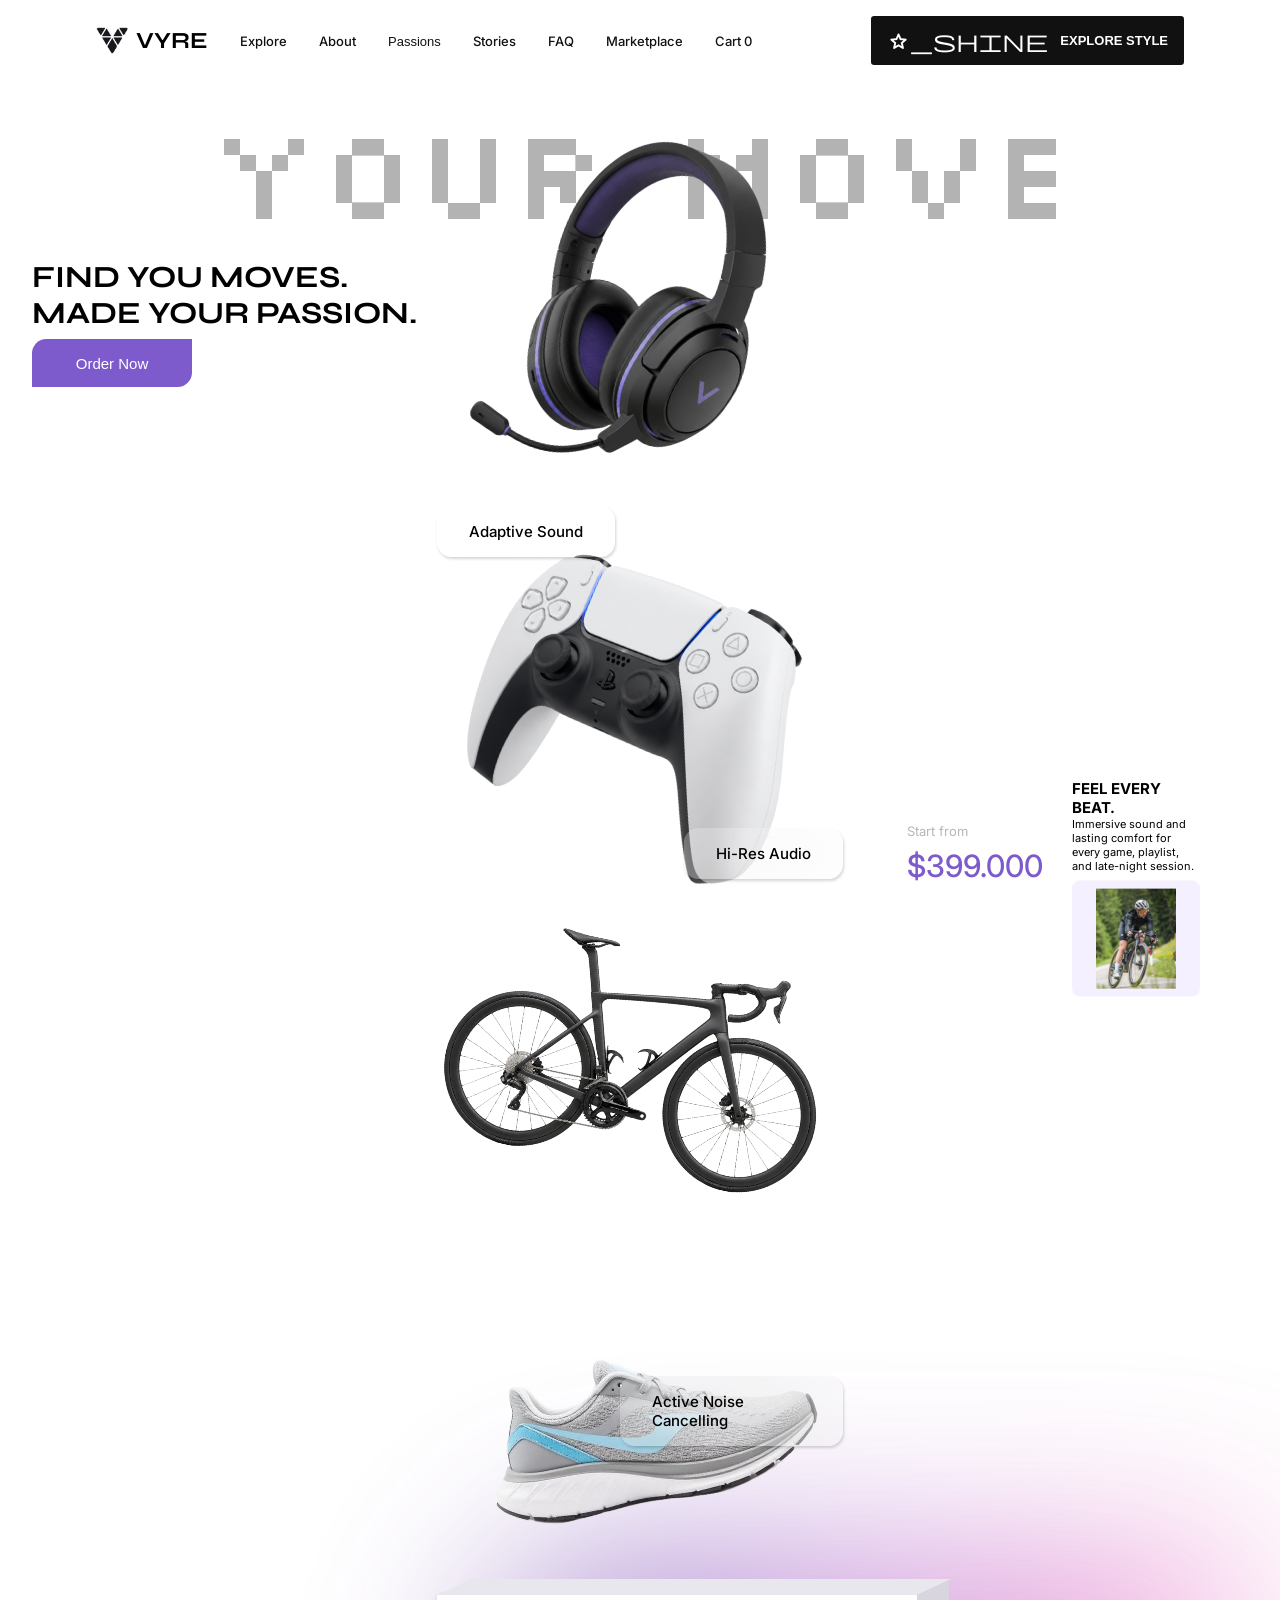
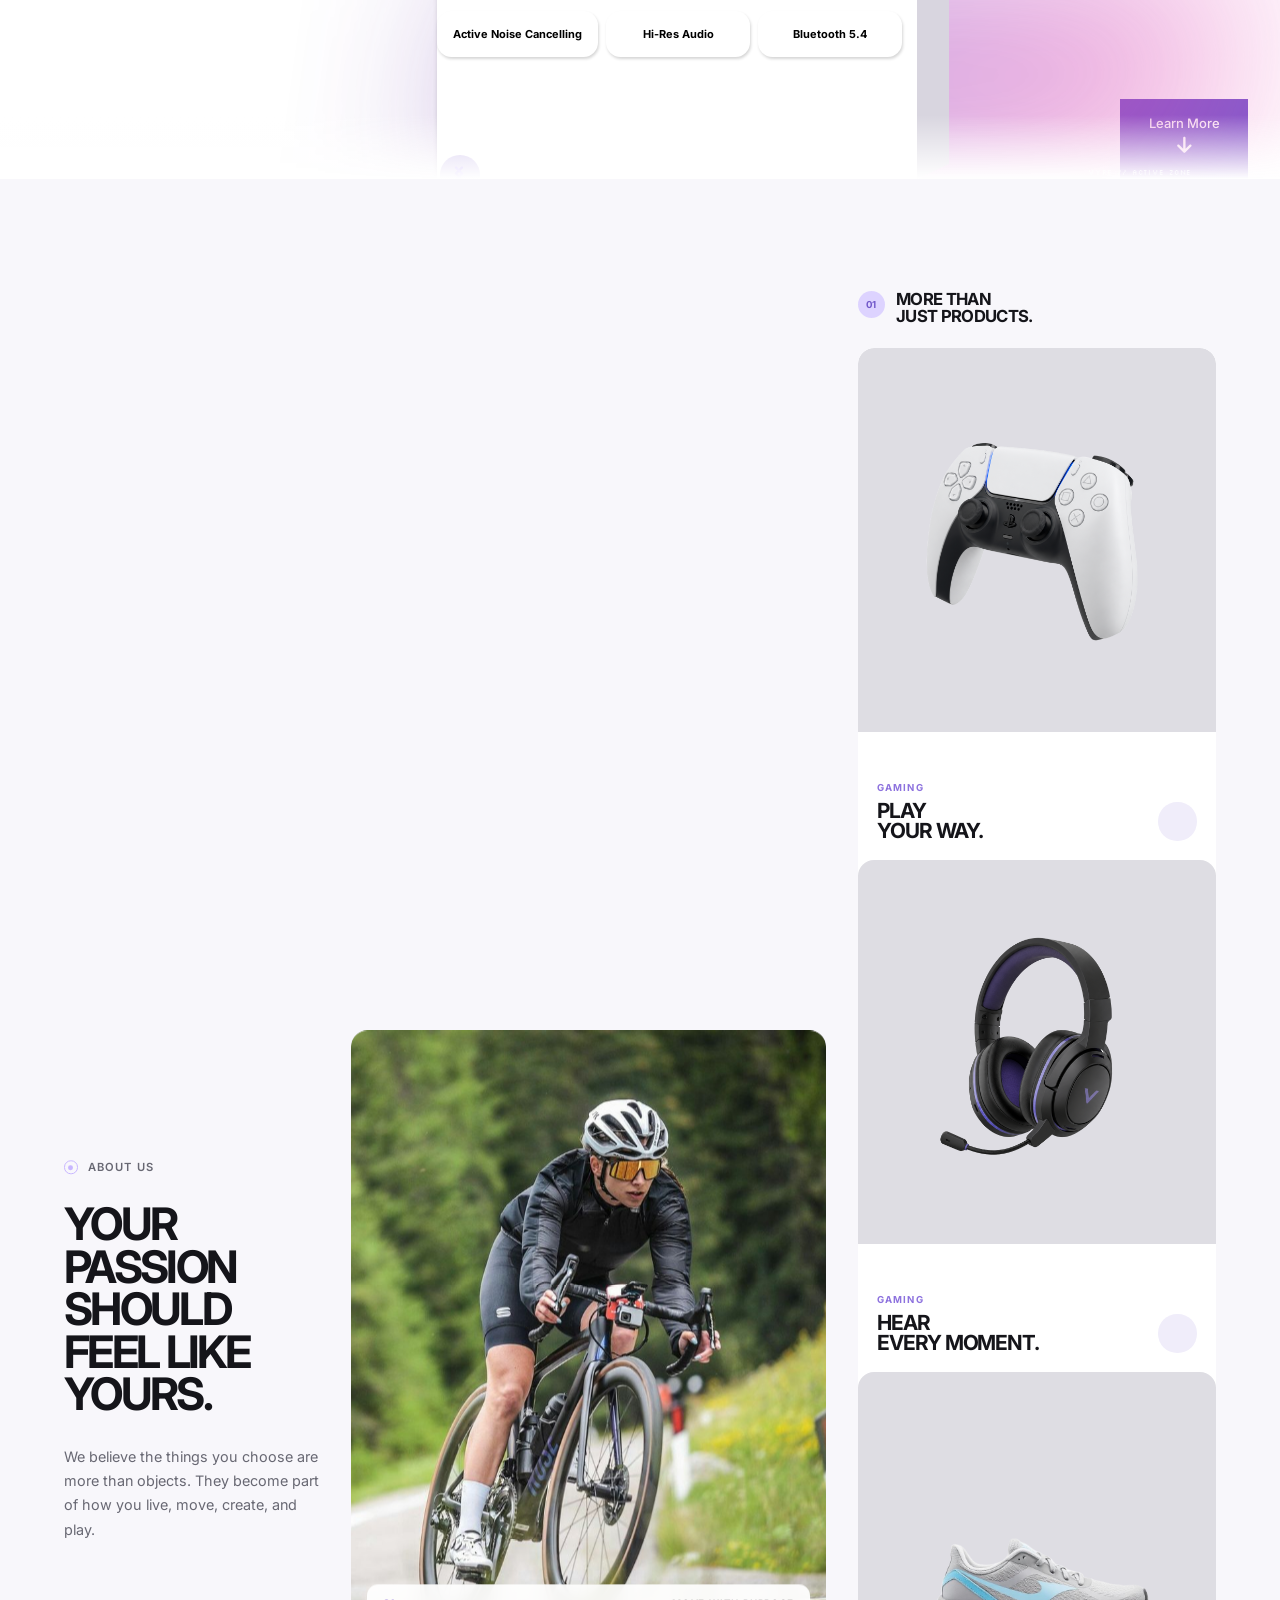
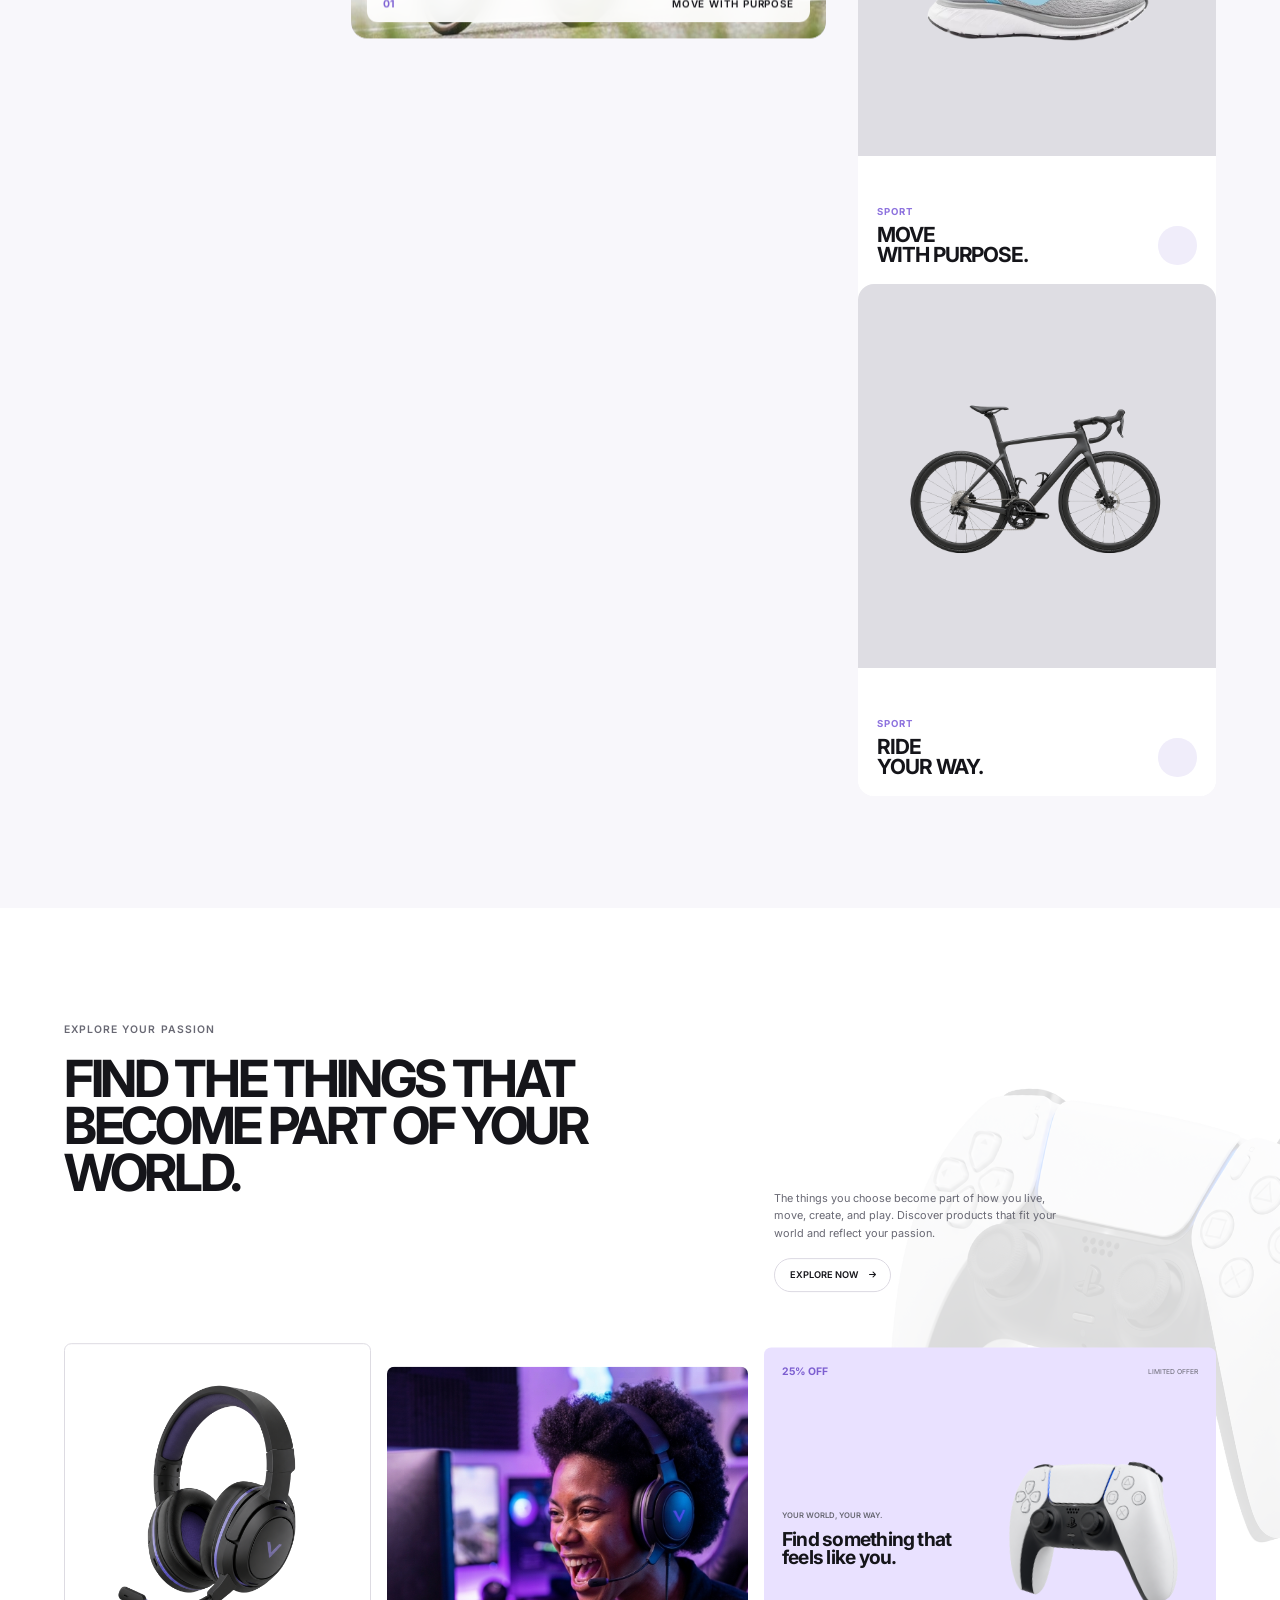
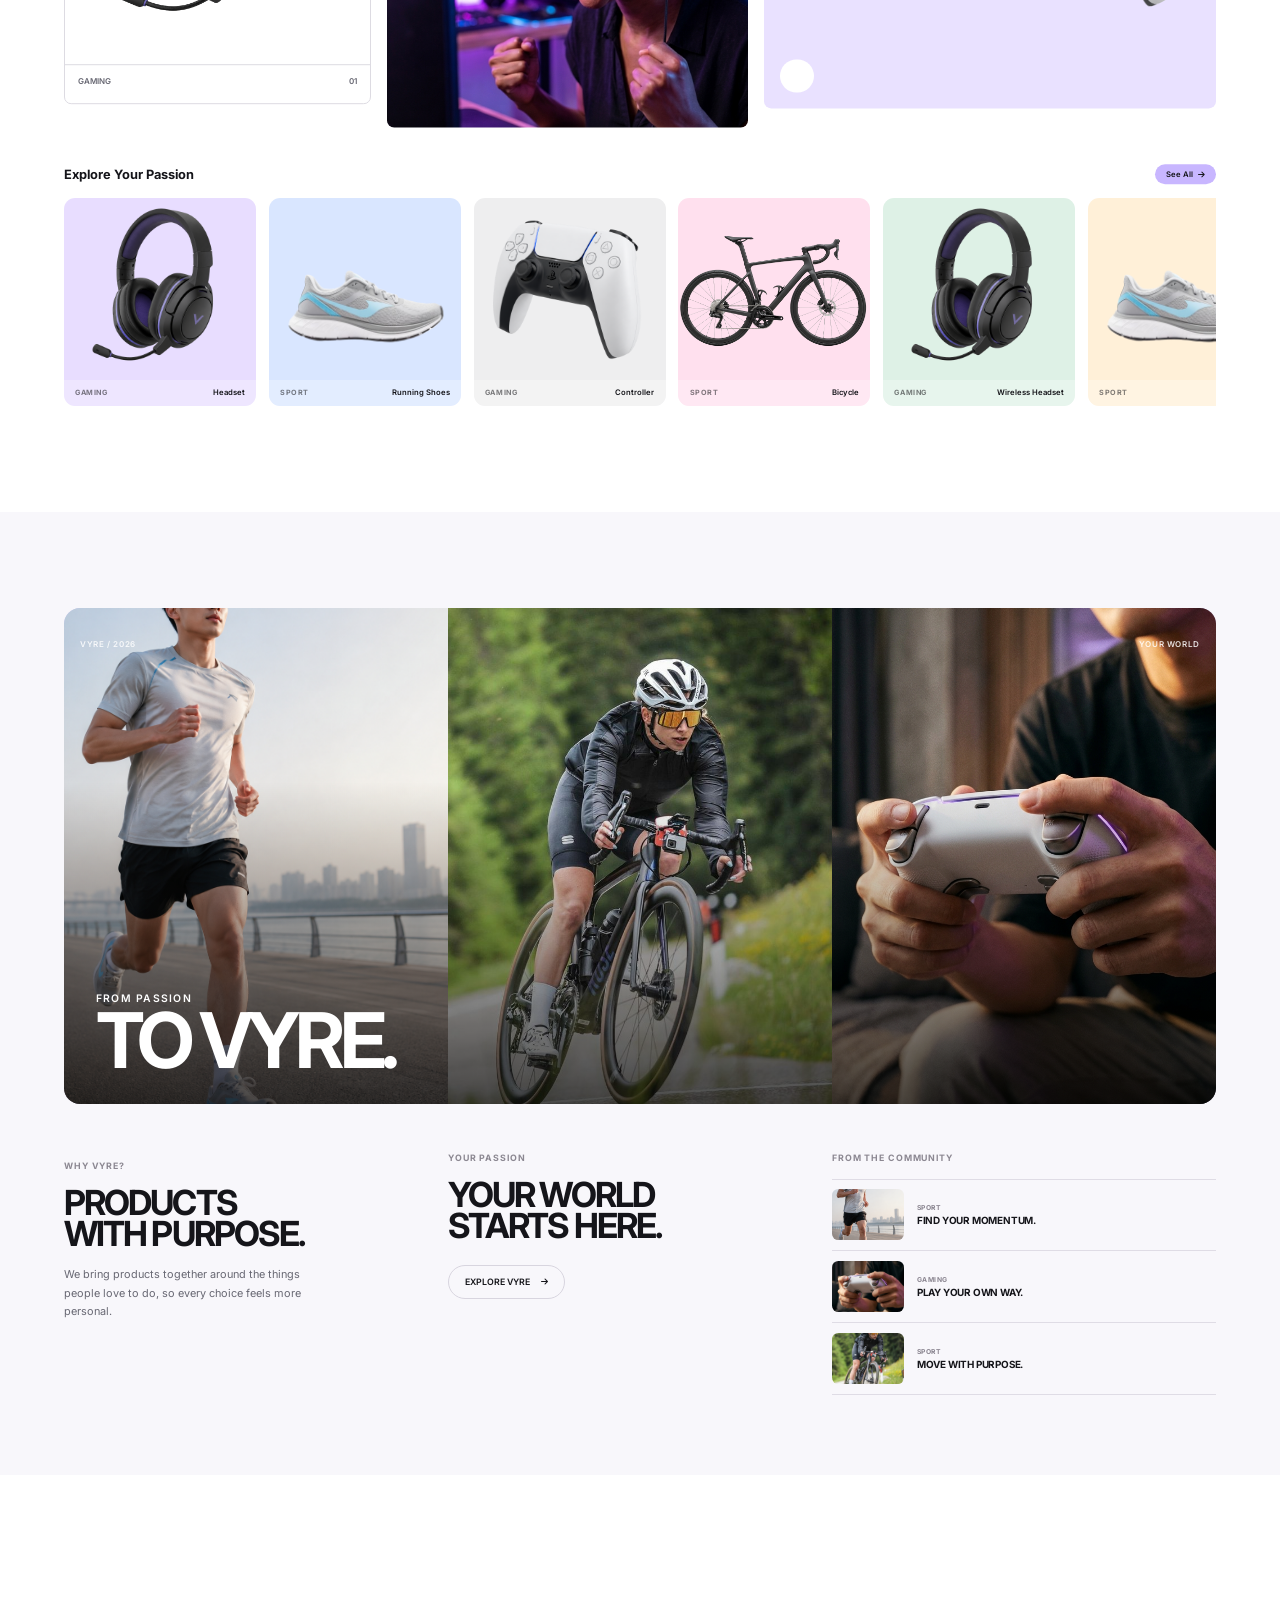
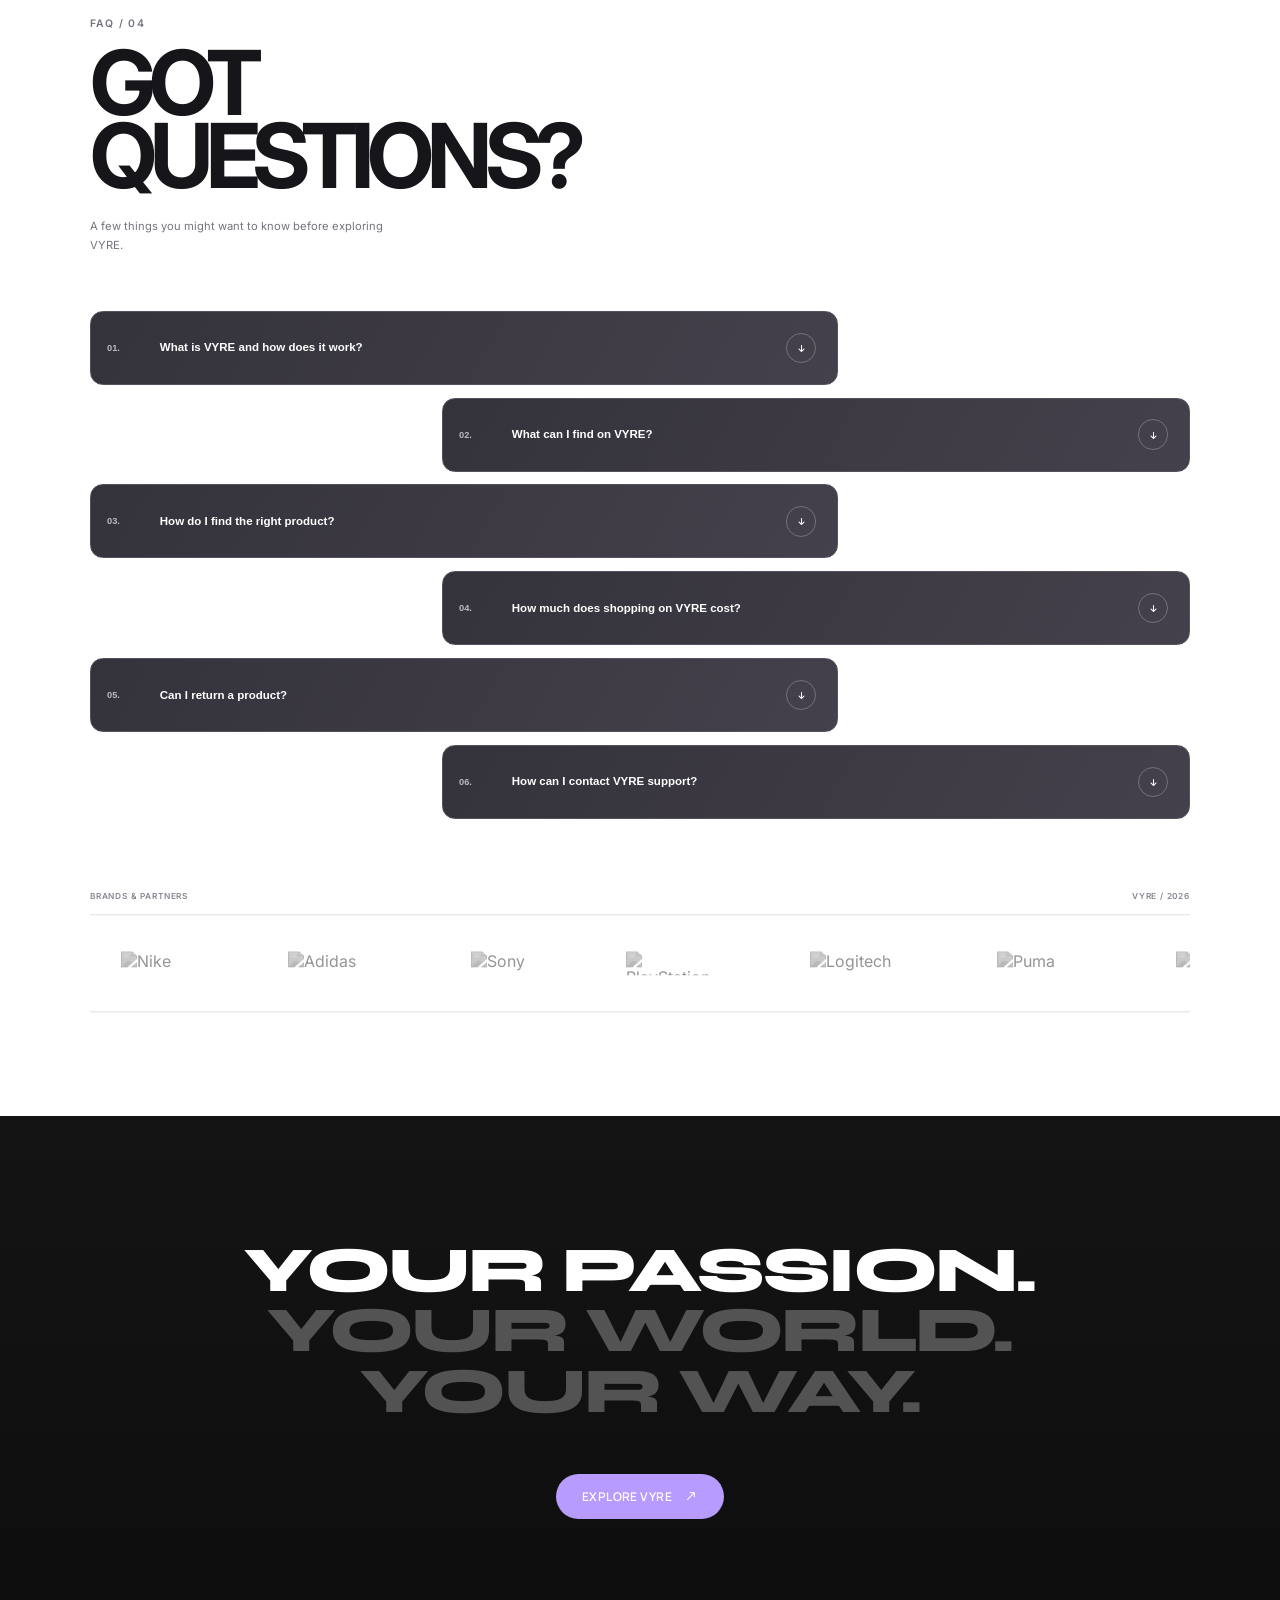
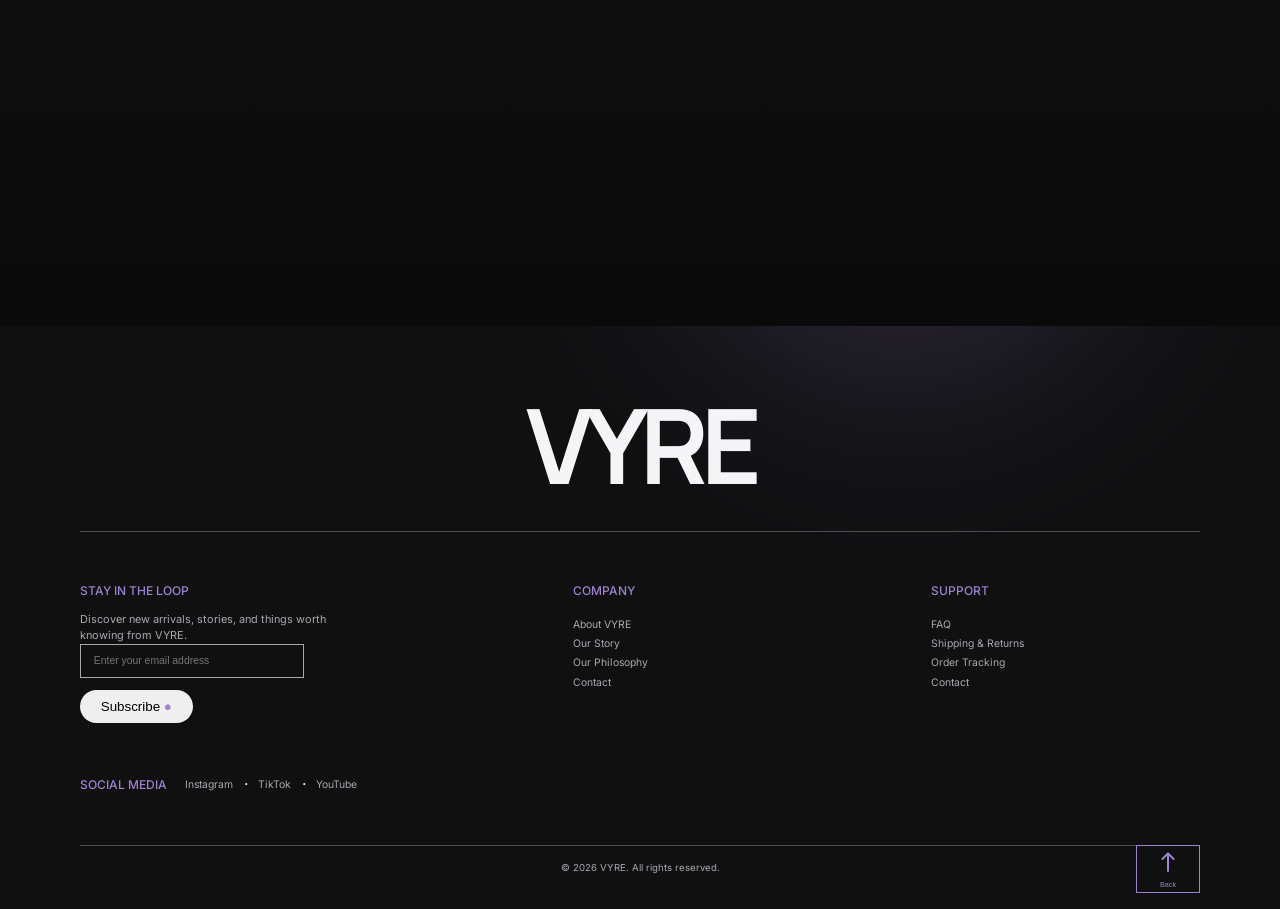
==== index.html @ 75815ed2 "benerin link" ====
<!doctype html>
<html lang="en">
  <head>
    <meta charset="UTF-8" />
    <meta name="viewport" content="width=device-width, initial-scale=1.0" />
    <meta name="description" content="VYRE adalah ruang untuk fashion, gaming, sport, dan gear yang mengikuti passion kamu." />
    <meta name="robots" content="index, follow" />
    <title>VYRE</title>
    <link
      rel="icon"
      href="assets/vyre-favicon-light.svg"
      type="image/svg+xml"
      media="(prefers-color-scheme: light)"
    />
    <link
      rel="icon"
      href="assets/vyre-favicon-dark.svg"
      type="image/svg+xml"
      media="(prefers-color-scheme: dark)"
    />
    <link
      rel="stylesheet"
      href="https://cdn.jsdelivr.net/npm/swiper@12/swiper-bundle.min.css"
    />
    <link rel="preconnect" href="https://fonts.googleapis.com" />
    <link rel="preconnect" href="https://fonts.gstatic.com" crossorigin />

    <link rel="preconnect" href="https://fonts.googleapis.com" />
    <link rel="preconnect" href="https://fonts.gstatic.com" crossorigin />
    <link
      href="https://fonts.googleapis.com/css2?family=Instrument+Serif:ital@0;1&family=Inter:ital,wght@0,100..900;1,100..900&family=Manrope:wght@200..800&family=Noto+Sans:ital,wght@0,100..900;1,100..900&family=Press+Start+2P&family=Silkscreen:wght@400;700&family=Syne:wght@400..800&display=swap"
      rel="stylesheet"
    />
    <!-- Library googlefont -->
    <link
      rel="stylesheet"
      href="https://fonts.googleapis.com/css2?family=Material+Symbols+Rounded:opsz,wght,FILL,GRAD@20..48,100..700,0..1,-50..200"
    />

    <link rel="stylesheet" href="css/global.css" />
    <link rel="stylesheet" href="css/nav.css" />
    <link rel="stylesheet" href="css/hero.css" />
    <link rel="stylesheet" href="css/about.css" />
    <link rel="stylesheet" href="css/passion.css" />
    <link rel="stylesheet" href="css/stories.css" />
    <link rel="stylesheet" href="css/faq.css" />
    <link rel="stylesheet" href="css/cta.css" />
    <link rel="stylesheet" href="css/footer.css" />
    <link rel="stylesheet" href="css/purchase.css" />
    <link rel="stylesheet" href="css/cart.css" />
    <link rel="stylesheet" href="css/ai-chat.css" />
    <link rel="stylesheet" href="css/loader.css" />
    <link
      rel="stylesheet"
      href="https://cdnjs.cloudflare.com/ajax/libs/font-awesome/6.7.2/css/all.min.css"
    />
  </head>
  <body>
    <div
      class="pageLoader"
      id="pageLoader"
      aria-label="Loading VYRE"
      role="status"
    >
      <div class="pageLoaderPanel">
        <div class="loaderBrand">
          <span>VYRE // SYSTEM</span><span>PLAYER 01</span>
        </div>
        <div class="loaderCore"><span class="loaderCrosshair"></span></div>
        <h1 class="loaderTitle">ENTER YOUR WORLD</h1>
        <p class="loaderStatus" id="loaderStatus">BOOTING VYRE CORE</p>
        <div class="loaderTrack">
          <div class="loaderProgress" id="loaderProgress"></div>
        </div>
        <div class="loaderMeta">
          <span>Loading experience</span><span>2026</span>
        </div>
      </div>
    </div>
    <div class="overlayNavMobile"></div>
    <div class="vyreAiWidget" id="vyreAiWidget" aria-live="polite">
      <button
        class="vyreAiToggle"
        id="vyreAiToggle"
        type="button"
        aria-label="Open VYRE AI assistant"
        aria-expanded="false"
      >
        <img src="assets/vyreLogo-removebg-preview.png" alt="VYRE AI" />
        <span class="vyreAiStatusDot"></span>
      </button>
      <section
        class="vyreAiPanel"
        id="vyreAiPanel"
        aria-labelledby="vyreAiTitle"
      >
        <div class="vyreAiHeader">
          <div class="vyreAiIdentity">
            <img src="assets/vyreLogo-removebg-preview.png" alt="" />
            <div>
              <p>VYRE AI</p>
              <span>PANDUAN PRODUK / ONLINE</span>
            </div>
          </div>
          <button
            class="vyreAiClose"
            id="vyreAiClose"
            type="button"
            aria-label="Close VYRE AI assistant"
          >
            ×
          </button>
        </div>
        <div class="vyreAiIntro">
          <p class="vyreAiEyebrow">PANDUAN LOADOUT PRIBADI</p>
          <h2 id="vyreAiTitle">Mau cari apa?</h2>
          <p>Tanyakan produk VYRE untuk gaming dan olahraga.</p>
        </div>
        <div class="vyreAiMessages" id="vyreAiMessages" aria-live="polite">
          <div class="vyreAiMessage vyreAiMessageBot">
            Halo, Player. Saya bisa membantu memilih gear yang paling cocok
            untukmu.
          </div>
          <div class="vyreAiQuickPrompts" aria-label="Pertanyaan cepat">
            <button
              type="button"
              data-ai-prompt="Headset mana yang cocok untuk gaming?"
            >
              Headset gaming
            </button>
            <button type="button" data-ai-prompt="Berapa harga controller?">
              Cek harga controller
            </button>
            <button type="button" data-ai-prompt="Saya butuh sepatu untuk lari">
              Rekomendasi sport
            </button>
          </div>
        </div>
        <form class="vyreAiForm" id="vyreAiForm">
          <label class="srOnly" for="vyreAiInput">Tanya VYRE AI</label>
          <input
            id="vyreAiInput"
            type="text"
            placeholder="Tanya tentang produk..."
            autocomplete="off"
            required
          />
          <button type="submit" aria-label="Kirim pertanyaan">↑</button>
        </form>
      </section>
    </div>

    <nav id="navBarMain">
      <div class="container__flexNavDeks">
        <div class="logoNav">
          <img src="assets/vyreLogo-removebg-preview.png" alt="VYRE_LOGO" />
          <h3>VYRE</h3>
        </div>

        <nav id="navDekstop">
          <div class="container__ulDekstop">
            <ul>
              <li><a href="#cta">Explore</a></li>
              <li><a href="#about"> About </a></li>
              <li>
                <button type="button" id="btnPassionDropDeks">Passions</button>
              </li>
              <li><a href="#stories"> Stories </a></li>
              <li><a href="#faq">FAQ</a></li>
              <li><a href="marketplace.html">Marketplace</a></li>
              <li>
                <a href="cart.html" class="navCartLink"
                  >Cart <span id="cartCount">0</span></a
                >
              </li>
            </ul>
          </div>
          <div class="container__dropDownPassionDeks">
            <ul>
              <li>
                <button
                  type="button"
                  class="btnPassionsDeks"
                  id="btnPassionsFashion"
                  data-page-target="marketplace.html?category=FASHION"
                >
                  <div class="container__textDropDownPassionDeks">
                    <div class="container__textFlexDropDownPassionDeks">
                      <h5>01.</h5>
                      <h4>Fashion</h4>
                    </div>
                    <p>Express your style</p>
                  </div>
                  <span
                    class="material-symbols-rounded iconDropDownDeks"
                  >
                    arrow_right_alt
                  </span>
                </button>
              </li>
              <li>
                <button
                  type="button"
                  class="btnPassionsDeks"
                  id="btnPassionsSport"
                  data-page-target="marketplace.html?category=SPORT"
                >
                  <div class="container__textDropDownPassionDeks">
                    <div class="container__textFlexDropDownPassionDeks">
                      <h5>02.</h5>
                      <h4>Sport</h4>
                    </div>
                    <p>Find your momentum</p>
                  </div>
                  <span
                    class="material-symbols-rounded iconDropDownDeks"
                  >
                    arrow_right_alt
                  </span>
                </button>
              </li>
              <li>
                <button
                  type="button"
                  class="btnPassionsDeks"
                  id="btnPassionsGaming"
                  data-page-target="marketplace.html?category=GAMING"
                >
                  <div class="container__textDropDownPassionDeks">
                    <div class="container__textFlexDropDownPassionDeks">
                      <h5>03.</h5>
                      <h4>Gaming</h4>
                    </div>
                    <p>Play your way</p>
                  </div>
                  <span
                    class="material-symbols-rounded iconDropDownDeks"
                  >
                    arrow_right_alt
                  </span>
                </button>
              </li>
            </ul>
          </div>
        </nav>

        <aside
          class="containerNavMobile"
          id="containerNavMobile"
          data-lenis-prevent
        >
          <div class="container__headerNavmobile">
            <div class="container__flexHeader">
              <div class="logoNavmobile">
                <img
                  src="assets/vyreLogo-removebg-preview.png"
                  alt="VYRE LOGO"
                />
                <h2 class="namaLogo">VYRE</h2>
              </div>
              <button id="closeNavMobile">
                <span class="material-symbols-rounded"> close </span>
              </button>
            </div>
            <nav id="navMobile">
              <ul>
                <li>
                  <a href="#hero">
                    Explore
                    <span class="material-symbols-rounded">
                      arrow_forward
                    </span>
                  </a>
                </li>
                <li>
                  <a href="#about">
                    About
                    <span class="material-symbols-rounded">
                      arrow_forward
                    </span>
                  </a>
                </li>
                <div class="container__dropDownMenu">
                  <li>
                    <button
                      class="btnToDropDown"
                      id="btnToDropDownMobilePassion"
                    >
                      <h4>Passions</h4>
                      <span class="material-symbols-rounded">
                        arrow_drop_down
                      </span>
                    </button>
                  </li>
                  <div class="dropDownMenuMobile">
                    <button
                      type="button"
                      class="btnPassions"
                      id="btnPassionsFashion"
                      data-page-target="marketplace.html?category=FASHION"
                    >
                      <h5>01</h5>
                      <span
                        class="material-symbols-rounded iconPassion"
                        id="iconPassionsFashion"
                      >
                        checkroom
                      </span>
                      <div class="container__textExploreDropDown">
                        <h4>Fashion</h4>
                        <p>Express your style</p>
                      </div>
                    </button>

                    <button
                      type="button"
                      class="btnPassions"
                      id="btnPassionsSport"
                      data-page-target="marketplace.html?category=SPORT"
                    >
                      <h5>02</h5>
                      <span
                        class="material-symbols-rounded iconPassion"
                        id="iconPassionsSports"
                      >
                        sprint
                      </span>
                      <div class="container__textExploreDropDown">
                        <h4>Sport</h4>
                        <p>Find your momentum</p>
                      </div>
                    </button>

                    <button
                      type="button"
                      class="btnPassions"
                      id="btnPassionsGaming"
                      data-page-target="marketplace.html?category=GAMING"
                    >
                      <h5>03</h5>
                      <span
                        class="material-symbols-rounded iconPassion"
                        id="iconPassionGaming"
                      >
                        stadia_controller
                      </span>
                      <div class="container__textExploreDropDown">
                        <h4>Gaming</h4>
                        <p>Play your way.</p>
                      </div>
                    </button>
                  </div>
                </div>
                <li>
                  <a href="#stories">
                    Stories
                    <span class="material-symbols-rounded">
                      arrow_forward
                    </span>
                  </a>
                </li>
                <li>
                  <a href="#faq">
                    FAQ
                    <span class="material-symbols-rounded">
                      arrow_forward
                    </span>
                  </a>
                </li>
                <li><a href="marketplace.html">Marketplace</a></li>
                <li>
                  <a href="cart.html" class="navCartLink"
                    >Cart <span id="cartCountMobile">0</span></a
                  >
                </li>
              </ul>

              <button
                id="exploreStyleMobile"
                class="btnExplore"
                data-page-target="marketplace.html"
              >
                <span class="material-symbols-rounded"> star_shine </span>
                <h4>EXPLORE STYLE</h4>
              </button>
            </nav>
          </div>

          <div class="container__navMobileBottom">
            <ul
              class="container__flexNavMobileBottom"
              id="ulBottomNavMobilePassions"
            >
              <li><a href="marketplace.html?category=FASHION">Fashion</a></li>
              <li><a href="marketplace.html?category=SPORT">Sport</a></li>
              <li><a href="marketplace.html?category=GAMING">Gaming</a></li>
            </ul>

            <ul
              class="container__flexNavMobileBottom"
              id="ulBottomSosmedNavMobile"
            >
              <li>
                <a href=""><i class="fa-brands fa-youtube"></i></a>
              </li>
              <li>
                <a href=""><i class="fa-brands fa-tiktok"></i></a>
              </li>
              <li>
                <a href=""><i class="fa-brands fa-square-instagram"></i></a>
              </li>
            </ul>
          </div>
        </aside>
      </div>

      <button
        id="exploreStyle"
        class="btnExplore"
        data-page-target="marketplace.html"
      >
        <span class="material-symbols-rounded"> star_shine </span>
        <h4>EXPLORE STYLE</h4>
      </button>

      <button id="hamburgerNavMobile">
        <span class="material-symbols-rounded"> dehaze </span>
      </button>
    </nav>

    <header id="hero">
      <div class="container__bgTexHerot">
        <h1 class="textBgHero">YOUR MOVE</h1>
      </div>

      <div class="container__textCtaHero">
        <h1>FIND YOU MOVES. MADE YOUR PASSION.</h1>
        <button id="ctaBtnHero" data-scroll-target="#passion">Order Now</button>
      </div>

      <div class="container__fotoProdukHero">
        <div class="container__swiperHero swiper">
          <div class="swiper-wrapper">
            <div
              class="swiper-slide"
              data-category="GAMING"
              data-title="HEAR EVERY MOMENT."
              data-price="$399.000"
              data-side-title="FEEL EVERY BEAT."
              data-description="Immersive sound and lasting comfort for every game, playlist, and late-night session."
              data-features="Adaptive Sound|Active Noise Cancelling|Hi-Res Audio"
            >
              <img src="assets/headset.png" alt="Headshet Gaming" />
            </div>

            <div
              class="swiper-slide"
              data-category="GAMING"
              data-title="PLAY YOUR WAY."
              data-price="$299.000"
              data-side-title="CONTROL THE MOMENT."
              data-description="Responsive controls and a confident grip designed to keep every move precise."
              data-features="Precision Control|Ergonomic Grip|Low-Latency Response"
            >
              <img src="assets/controller.png" alt="Controller Gaming" />
            </div>

            <div
              class="swiper-slide"
              data-category="SPORT"
              data-title="RIDE YOUR WAY."
              data-price="$2.999.000"
              data-side-title="FIND YOUR MOMENTUM."
              data-description="A performance bicycle built for smooth commutes, quick turns, and open roads."
              data-features="Lightweight Frame|Responsive Ride|All-Day Comfort"
            >
              <img src="assets/bicycle.png" alt="Bikecycle" />
            </div>

            <div
              class="swiper-slide"
              data-category="SPORT"
              data-title="MOVE WITH PURPOSE."
              data-price="$799.000"
              data-side-title="MAKE EVERY STEP COUNT."
              data-description="Flexible running shoes with cushioned support for your daily miles and bigger goals."
              data-features="Cloud Cushioning|Flexible Sole|Breathable Mesh"
            >
              <img src="assets/running-shoe.png" alt="Shoes" />
            </div>
          </div>

          <div class="swiper-button-prev">
            <span class="material-symbols-rounded"> keyboard_arrow_left </span>
          </div>
          <div class="swiper-button-next">
            <span class="material-symbols-rounded"> keyboard_arrow_right </span>
          </div>
        </div>
        <div class="roundedFiturProduk">
          <h4 id="heroFeatureOne">Adaptive Sound</h4>
        </div>
        <div class="roundedFiturProduk">
          <h4 id="heroFeatureTwo">Active Noise Cancelling</h4>
        </div>
        <div class="roundedFiturProduk">
          <h4 id="heroFeatureThree">Hi-Res Audio</h4>
        </div>
      </div>

      <div class="container__hargaRigthHero">
        <div class="cont__hargaHero">
          <p>Start from</p>
          <h4 class="hargaHero" id="heroProductPrice">$399.000</h4>
        </div>
        <div class="container__fotoHeroRigth">
          <div class="container__text__fotoHeroRigth">
            <h5 id="heroSideTitle">FEEL EVERY BEAT.</h5>
            <p id="heroSideDescription">
              Immersive sound and lasting comfort for every game, playlist, and
              late-night session.
            </p>
          </div>
          <div class="container__fotoIllusKegiatanRigth">
            <img src="assets/kegiatanSepedaanIllus.jpg" alt="Kegiatan" />
          </div>
        </div>
      </div>

      <div class="container__bottomHeader">
        <div class="container__rounded__bottomHeader">
          <div class="container__roundedMain">
            <div class="roundedBottomHead">
              <h4 id="heroBottomFeatureOne">Active Noise Cancelling</h4>
            </div>

            <div class="roundedBottomHead">
              <h4 id="heroBottomFeatureTwo">Hi-Res Audio</h4>
            </div>

            <div class="roundedBottomHead">
              <h4 id="heroBottomFeatureThree">Bluetooth 5.4</h4>
            </div>
          </div>

          <div class="container__kotakBottomHead">
            <div class="container__kotakAtasBottomHead"></div>
            <div class="container__kotakRightBottomHead"></div>
          </div>
        </div>

        <div class="containerToNext">
          <h4>Learn More</h4>
          <span class="material-symbols-rounded"> arrow_downward_alt </span>
        </div>
      </div>
    </header>

    <main>
      <section id="about">
        <!-- =========================
       ABOUT LEFT
  ========================== -->
        <div class="container__aboutLeft">
          <!-- TEXT -->
          <div class="container__textCtaLeft">
            <div class="container__eyeBrow_about">
              <div class="container__eyebrowBulat">
                <div class="bulatTengaheyeBrow"></div>
              </div>

              <h4>About us</h4>
            </div>

            <div class="container__textCtaMain">
              <h2>
                YOUR PASSION
                <br />
                SHOULD FEEL LIKE YOURS.
              </h2>

              <p>
                We believe the things you choose are more than objects. They
                become part of how you live, move, create, and play.
              </p>
            </div>
          </div>

          <!-- =========================
         ACTIVITY SWIPER
    ========================== -->
          <div class="container__swiperAbout swiper">
            <div class="swiper-wrapper">
              <!-- 01 -->
              <div class="swiper-slide swiperSlideAbout">
                <img
                  src="assets/kegiatanSepedaanIllus.jpg"
                  alt="Cycling activity"
                />

                <div class="aboutSlideInfo">
                  <span>01</span>
                  <p>MOVE WITH PURPOSE</p>
                </div>
              </div>

              <!-- 02 -->
              <div class="swiper-slide swiperSlideAbout">
                <img
                  src="assets/controllerIlustrasi.png"
                  alt="Gaming activity"
                />

                <div class="aboutSlideInfo">
                  <span>02</span>
                  <p>PLAY YOUR WAY</p>
                </div>
              </div>

              <!-- 03 -->
              <div class="swiper-slide swiperSlideAbout">
                <img src="assets/runningIllus.png" alt="Running activity" />

                <div class="aboutSlideInfo">
                  <span>03</span>
                  <p>KEEP MOVING</p>
                </div>
              </div>

              <!-- 04 -->
              <div class="swiper-slide swiperSlideAbout">
                <img
                  src="assets/gamingHeadSetIllus.png"
                  alt="Listening activity"
                />

                <div class="aboutSlideInfo">
                  <span>04</span>
                  <p>HEAR YOUR WORLD</p>
                </div>
              </div>
            </div>
          </div>
        </div>

        <!-- =========================
       ABOUT RIGHT
  ========================== -->
        <div class="container__aboutRigth">
          <!-- TOP TEXT -->
          <div class="aboutRightTop">
            <span>01</span>

            <p>
              MORE THAN
              <br />
              JUST PRODUCTS.
            </p>
          </div>

          <!-- PRODUCT SWIPER -->
          <div class="aboutProductSwiper swiper">
            <div class="swiper-wrapper">
              <!-- PRODUCT 01 -->
              <div class="swiper-slide aboutProductSlide">
                <div class="aboutRightImage">
                  <img src="assets/controller.png" alt="Gaming controller" />
                </div>

                <div class="aboutRightBottom">
                  <div>
                    <span>GAMING</span>

                    <h3>
                      PLAY
                      <br />
                      YOUR WAY.
                    </h3>
                  </div>

                  <button
                    type="button"
                    class="aboutProductButton"
                    aria-label="Explore gaming product"
                  >
                    <i class="fa-solid fa-arrow-up-right"></i>
                  </button>
                </div>
              </div>

              <!-- PRODUCT 02 -->
              <div class="swiper-slide aboutProductSlide">
                <div class="aboutRightImage">
                  <img src="assets/headset.png" alt="Gaming headset" />
                </div>

                <div class="aboutRightBottom">
                  <div>
                    <span>GAMING</span>

                    <h3>
                      HEAR
                      <br />
                      EVERY MOMENT.
                    </h3>
                  </div>

                  <button
                    type="button"
                    class="aboutProductButton"
                    aria-label="Explore headset product"
                  >
                    <i class="fa-solid fa-arrow-up-right"></i>
                  </button>
                </div>
              </div>

              <!-- PRODUCT 03 -->
              <div class="swiper-slide aboutProductSlide">
                <div class="aboutRightImage">
                  <img src="assets/running-shoe.png" alt="Running shoes" />
                </div>

                <div class="aboutRightBottom">
                  <div>
                    <span>SPORT</span>

                    <h3>
                      MOVE
                      <br />
                      WITH PURPOSE.
                    </h3>
                  </div>

                  <button
                    type="button"
                    class="aboutProductButton"
                    aria-label="Explore running shoes"
                  >
                    <i class="fa-solid fa-arrow-up-right"></i>
                  </button>
                </div>
              </div>

              <!-- PRODUCT 04 -->
              <div class="swiper-slide aboutProductSlide">
                <div class="aboutRightImage">
                  <img src="assets/bicycle.png" alt="Bicycle" />
                </div>

                <div class="aboutRightBottom">
                  <div>
                    <span>SPORT</span>

                    <h3>
                      RIDE
                      <br />
                      YOUR WAY.
                    </h3>
                  </div>

                  <button
                    type="button"
                    class="aboutProductButton"
                    aria-label="Explore bicycle"
                  >
                    <i class="fa-solid fa-arrow-up-right"></i>
                  </button>
                </div>
              </div>
            </div>
          </div>
        </div>
      </section>
      <section id="passion">
        <div class="passionControllerScene" aria-hidden="true">
          <div class="passionControllerGlow"></div>
          <img
            class="passionControllerBackground"
            src="assets/controller.png"
            alt=""
          />
        </div>
        <!-- =====================================================
       PASSION INTRO
  ====================================================== -->

        <div class="passionIntro">
          <!-- LEFT -->
          <div class="passionIntroLeft">
            <span class="passionEyebrow"> EXPLORE YOUR PASSION </span>

            <h2>
              FIND THE THINGS THAT
              <br />
              BECOME PART OF YOUR
              <br />
              WORLD.
            </h2>
          </div>

          <!-- RIGHT -->
          <div class="passionIntroRight">
            <p>
              The things you choose become part of how you live, move, create,
              and play. Discover products that fit your world and reflect your
              passion.
            </p>

            <a href="#" class="passionExploreBtn">
              <span>EXPLORE NOW</span>

              <i class="fa-solid fa-arrow-right"></i>
            </a>
          </div>
        </div>

        <!-- =====================================================
       FEATURED VISUALS
  ====================================================== -->

        <div class="passionFeatured">
          <!-- FEATURED PRODUCT -->
          <div class="passionFeaturedProduct">
            <div class="passionProductImage">
              <img src="assets/headset.png" alt="Gaming Headset" />
            </div>

            <div class="passionProductInfo">
              <span> GAMING </span>

              <span> 01 </span>
            </div>
          </div>
          <!-- LIFESTYLE IMAGE -->
          <div class="passionLifestyleImage">
            <img
              src="assets/org_bermain_game_headset.png"
              alt="Gaming lifestyle"
            />
          </div>

          <!-- PROMOTION -->
          <div class="passionPromoCard">
            <div class="passionPromoTop">
              <span> 25% OFF </span>

              <small> LIMITED OFFER </small>
            </div>

            <div class="passionPromoContent">
              <div>
                <span> YOUR WORLD, YOUR WAY. </span>

                <h3>Find something that feels like you.</h3>
              </div>

              <div class="passionPromoProduct">
                <img src="assets/controller.png" alt="Gaming Controller" />
              </div>
            </div>

            <button
              type="button"
              class="passionPlayButton"
              aria-label="View promotion"
            >
              <i class="fa-solid fa-arrow-up-right"></i>
            </button>
          </div>
        </div>

        <!-- =====================================================
       PRODUCT TITLE
  ====================================================== -->

        <div class="passionProductHeading">
          <h3>Explore Your Passion</h3>

          <a href="#">
            See All
            <i class="fa-solid fa-arrow-right"></i>
          </a>
        </div>

        <!-- =====================================================
       HORIZONTAL PRODUCTS
  ====================================================== -->

        <div class="passionProductList">
          <!-- 01 -->
          <a href="#" class="passionProductCard">
            <div class="passionCardImage">
              <img src="assets/headset.png" alt="Gaming Headset" />
            </div>

            <div class="passionCardBottom">
              <span>GAMING</span>

              <h4>Headset</h4>
            </div>
          </a>

          <!-- 02 -->
          <a href="#" class="passionProductCard">
            <div class="passionCardImage">
              <img src="assets/running-shoe.png" alt="Running Shoes" />
            </div>

            <div class="passionCardBottom">
              <span>SPORT</span>

              <h4>Running Shoes</h4>
            </div>
          </a>

          <!-- 03 -->
          <a href="#" class="passionProductCard">
            <div class="passionCardImage">
              <img src="assets/controller.png" alt="Gaming Controller" />
            </div>

            <div class="passionCardBottom">
              <span>GAMING</span>

              <h4>Controller</h4>
            </div>
          </a>

          <!-- 04 -->
          <a href="#" class="passionProductCard">
            <div class="passionCardImage">
              <img src="assets/bicycle.png" alt="Bicycle" />
            </div>

            <div class="passionCardBottom">
              <span>SPORT</span>

              <h4>Bicycle</h4>
            </div>
          </a>

          <!-- 05 -->
          <a href="#" class="passionProductCard">
            <div class="passionCardImage">
              <img src="assets/headset.png" alt="Wireless Headset" />
            </div>

            <div class="passionCardBottom">
              <span>GAMING</span>

              <h4>Wireless Headset</h4>
            </div>
          </a>

          <!-- 06 -->
          <a href="#" class="passionProductCard">
            <div class="passionCardImage">
              <img src="assets/running-shoe.png" alt="Sport Shoes" />
            </div>

            <div class="passionCardBottom">
              <span>SPORT</span>

              <h4>Sport Shoes</h4>
            </div>
          </a>

          <!-- 07 -->
          <a href="#" class="passionProductCard">
            <div class="passionCardImage">
              <img src="assets/controller.png" alt="Controller Pro" />
            </div>

            <div class="passionCardBottom">
              <span>GAMING</span>

              <h4>Controller Pro</h4>
            </div>
          </a>

          <!-- 08 -->
          <a href="#" class="passionProductCard">
            <div class="passionCardImage">
              <img src="assets/bicycle.png" alt="Performance Bicycle" />
            </div>

            <div class="passionCardBottom">
              <span>SPORT</span>

              <h4>Performance Bike</h4>
            </div>
          </a>
        </div>
      </section>
      <!-- =====================================================
     STORIES SECTION
===================================================== -->

      <section id="stories">
        <!-- ================================
       MAIN VISUAL
  ================================= -->

        <div class="storiesHeroVisual">
          <!-- IMAGE 1 -->
          <div class="storiesVisualItem storiesVisualOne">
            <img src="assets/runningIllus.png" alt="Running passion" />
          </div>

          <!-- IMAGE 2 -->
          <div class="storiesVisualItem storiesVisualTwo">
            <img src="assets/kegiatanSepedaanIllus.jpg" alt="Cycling passion" />
          </div>

          <!-- IMAGE 3 -->
          <div class="storiesVisualItem storiesVisualThree">
            <img src="assets/controllerIlustrasi.png" alt="Gaming passion" />
          </div>

          <!-- DARK OVERLAY -->
          <div class="storiesVisualOverlay"></div>

          <!-- MAIN TEXT -->
          <div class="storiesHeroText">
            <span>FROM PASSION</span>

            <h2>TO VYRE.</h2>
          </div>

          <!-- SMALL LABEL -->
          <div class="storiesHeroLabel">
            <span>VYRE / 2026</span>

            <span>YOUR WORLD</span>
          </div>
        </div>

        <!-- ================================
       LOWER CONTENT
  ================================= -->

        <div class="storiesBottom">
          <!-- LEFT -->
          <div class="storiesBottomLeft">
            <span class="storiesSmallLabel"> WHY VYRE? </span>

            <h3>
              PRODUCTS
              <br />
              WITH PURPOSE.
            </h3>

            <p>
              We bring products together around the things people love to do, so
              every choice feels more personal.
            </p>
          </div>

          <!-- CENTER -->
          <div class="storiesBottomCenter">
            <span class="storiesSmallLabel"> YOUR PASSION </span>

            <h3>
              YOUR WORLD
              <br />
              STARTS HERE.
            </h3>

            <a href="#" class="storiesExploreButton">
              <span>EXPLORE VYRE</span>

              <i class="fa-solid fa-arrow-right"></i>
            </a>
          </div>

          <!-- RIGHT -->
          <div class="storiesBottomRight">
            <span class="storiesSmallLabel"> FROM THE COMMUNITY </span>

            <!-- MINI STORY 1 -->
            <a href="#" class="storiesMiniCard">
              <div class="storiesMiniImage">
                <img src="assets/runningIllus.png" alt="Running" />
              </div>

              <div class="storiesMiniText">
                <span>SPORT</span>

                <h4>FIND YOUR MOMENTUM.</h4>
              </div>

              <i class="fa-solid fa-arrow-up-right"></i>
            </a>

            <!-- MINI STORY 2 -->
            <a href="#" class="storiesMiniCard">
              <div class="storiesMiniImage">
                <img src="assets/controllerIlustrasi.png" alt="Gaming" />
              </div>

              <div class="storiesMiniText">
                <span>GAMING</span>

                <h4>PLAY YOUR OWN WAY.</h4>
              </div>

              <i class="fa-solid fa-arrow-up-right"></i>
            </a>

            <!-- MINI STORY 3 -->
            <a href="#" class="storiesMiniCard">
              <div class="storiesMiniImage">
                <img src="assets/kegiatanSepedaanIllus.jpg" alt="Cycling" />
              </div>

              <div class="storiesMiniText">
                <span>SPORT</span>

                <h4>MOVE WITH PURPOSE.</h4>
              </div>

              <i class="fa-solid fa-arrow-up-right"></i>
            </a>
          </div>
        </div>
      </section>

      <!-- =====================================================
     FAQ SECTION
===================================================== -->

      <section id="faq">
        <div class="faqContainer">
          <!-- HEADER -->
          <div class="faqHeader">
            <span class="faqEyebrow"> FAQ / 04 </span>

            <h2>
              GOT
              <br />
              QUESTIONS?
            </h2>

            <p>A few things you might want to know before exploring VYRE.</p>
          </div>

          <!-- FAQ LIST -->
          <div class="faqList">
            <!-- FAQ 01 -->
            <div class="faqItem faqReveal">
              <button type="button" class="faqQuestion" aria-expanded="false">
                <span class="faqNumber">01.</span>

                <span class="faqQuestionText">
                  What is VYRE and how does it work?
                </span>

                <span class="faqArrow">
                  <i class="fa-solid fa-arrow-down"></i>
                </span>
              </button>

              <div class="faqAnswer">
                <div class="faqAnswerInner">
                  <p>
                    VYRE is a lifestyle marketplace built around your passions.
                    Instead of simply browsing products, you can explore
                    Fashion, Sport, and Gaming and discover products that fit
                    your world.
                  </p>
                </div>
              </div>
            </div>

            <!-- FAQ 02 -->
            <div class="faqItem faqReveal">
              <button type="button" class="faqQuestion" aria-expanded="false">
                <span class="faqNumber">02.</span>

                <span class="faqQuestionText"> What can I find on VYRE? </span>

                <span class="faqArrow">
                  <i class="fa-solid fa-arrow-down"></i>
                </span>
              </button>

              <div class="faqAnswer">
                <div class="faqAnswerInner">
                  <p>
                    You can discover products across Fashion, Sport, and Gaming,
                    including running shoes, bicycles, gaming controllers,
                    headsets, and more.
                  </p>
                </div>
              </div>
            </div>

            <!-- FAQ 03 -->
            <div class="faqItem faqReveal">
              <button type="button" class="faqQuestion" aria-expanded="false">
                <span class="faqNumber">03.</span>

                <span class="faqQuestionText">
                  How do I find the right product?
                </span>

                <span class="faqArrow">
                  <i class="fa-solid fa-arrow-down"></i>
                </span>
              </button>

              <div class="faqAnswer">
                <div class="faqAnswerInner">
                  <p>
                    Start with the passion that represents you. From there,
                    explore curated products and choose the items that match
                    your interests, lifestyle, and needs.
                  </p>
                </div>
              </div>
            </div>

            <!-- FAQ 04 -->
            <div class="faqItem faqReveal">
              <button type="button" class="faqQuestion" aria-expanded="false">
                <span class="faqNumber">04.</span>

                <span class="faqQuestionText">
                  How much does shopping on VYRE cost?
                </span>

                <span class="faqArrow">
                  <i class="fa-solid fa-arrow-down"></i>
                </span>
              </button>

              <div class="faqAnswer">
                <div class="faqAnswerInner">
                  <p>
                    Browsing VYRE is free. Product prices depend on the item and
                    seller, and the final amount will always be displayed before
                    checkout.
                  </p>
                </div>
              </div>
            </div>

            <!-- FAQ 05 -->
            <div class="faqItem faqReveal">
              <button type="button" class="faqQuestion" aria-expanded="false">
                <span class="faqNumber">05.</span>

                <span class="faqQuestionText"> Can I return a product? </span>

                <span class="faqArrow">
                  <i class="fa-solid fa-arrow-down"></i>
                </span>
              </button>

              <div class="faqAnswer">
                <div class="faqAnswerInner">
                  <p>
                    Return policies depend on the product and seller. Always
                    check the return information on the product page before
                    completing your purchase.
                  </p>
                </div>
              </div>
            </div>

            <!-- FAQ 06 -->
            <div class="faqItem faqReveal">
              <button type="button" class="faqQuestion" aria-expanded="false">
                <span class="faqNumber">06.</span>

                <span class="faqQuestionText">
                  How can I contact VYRE support?
                </span>

                <span class="faqArrow">
                  <i class="fa-solid fa-arrow-down"></i>
                </span>
              </button>

              <div class="faqAnswer">
                <div class="faqAnswerInner">
                  <p>
                    You can contact our support team for help with products,
                    orders, or any other questions about your experience with
                    VYRE.
                  </p>
                </div>
              </div>
            </div>
          </div>

          <!-- SPONSOR MARQUEE -->
          <div class="faqSponsors faqReveal">
            <div class="faqSponsorsHeader">
              <span>BRANDS & PARTNERS</span>
              <span>VYRE / 2026</span>
            </div>

            <div class="faqSponsorWindow">
              <div class="faqSponsorTrack">
                <!-- SET 1 -->
                <div class="faqSponsorItem">
                  <img
                    src="https://cdn.jsdelivr.net/npm/simple-icons@16.29.0/icons/nike.svg"
                    alt="Nike"
                  />
                </div>

                <div class="faqSponsorItem">
                  <img
                    src="https://cdn.jsdelivr.net/npm/simple-icons@16.29.0/icons/adidas.svg"
                    alt="Adidas"
                  />
                </div>

                <div class="faqSponsorItem">
                  <img
                    src="https://cdn.jsdelivr.net/npm/simple-icons@16.29.0/icons/sony.svg"
                    alt="Sony"
                  />
                </div>

                <div class="faqSponsorItem">
                  <img
                    src="https://cdn.jsdelivr.net/npm/simple-icons@16.29.0/icons/playstation.svg"
                    alt="PlayStation"
                  />
                </div>

                <div class="faqSponsorItem">
                  <img
                    src="https://cdn.jsdelivr.net/npm/simple-icons@16.29.0/icons/logitech.svg"
                    alt="Logitech"
                  />
                </div>

                <div class="faqSponsorItem">
                  <img
                    src="https://cdn.jsdelivr.net/npm/simple-icons@16.29.0/icons/puma.svg"
                    alt="Puma"
                  />
                </div>

                <div class="faqSponsorItem">
                  <img
                    src="https://cdn.jsdelivr.net/npm/simple-icons@16.29.0/icons/bose.svg"
                    alt="Bose"
                  />
                </div>

                <!-- SET 2 -->
                <div class="faqSponsorItem">
                  <img
                    src="https://cdn.jsdelivr.net/npm/simple-icons@16.29.0/icons/nike.svg"
                    alt="Nike"
                  />
                </div>

                <div class="faqSponsorItem">
                  <img
                    src="https://cdn.jsdelivr.net/npm/simple-icons@16.29.0/icons/adidas.svg"
                    alt="Adidas"
                  />
                </div>

                <div class="faqSponsorItem">
                  <img
                    src="https://cdn.jsdelivr.net/npm/simple-icons@16.29.0/icons/sony.svg"
                    alt="Sony"
                  />
                </div>

                <div class="faqSponsorItem">
                  <img
                    src="https://cdn.jsdelivr.net/npm/simple-icons@16.29.0/icons/playstation.svg"
                    alt="PlayStation"
                  />
                </div>

                <div class="faqSponsorItem">
                  <img
                    src="https://cdn.jsdelivr.net/npm/simple-icons@16.29.0/icons/logitech.svg"
                    alt="Logitech"
                  />
                </div>

                <div class="faqSponsorItem">
                  <img
                    src="https://cdn.jsdelivr.net/npm/simple-icons@16.29.0/icons/puma.svg"
                    alt="Puma"
                  />
                </div>

                <div class="faqSponsorItem">
                  <img
                    src="https://cdn.jsdelivr.net/npm/simple-icons@16.29.0/icons/bose.svg"
                    alt="Bose"
                  />
                </div>
              </div>
            </div>
          </div>
        </div>
      </section>
      <section id="cta" class="ctaSection">
        <div class="ctaContainer">
          <div class="ctaContent">
            <h2 class="ctaTitle">
              <span class="ctaLine ctaLine--active">YOUR PASSION.</span>
              <span class="ctaLine">YOUR WORLD.</span>
              <span class="ctaLine">YOUR WAY.</span>
            </h2>

            <a href="marketplace.html" class="ctaButton">
              <span>EXPLORE VYRE</span>
              <span class="material-symbols-rounded">north_east</span>
            </a>
          </div>
        </div>
      </section>
    </main>

    <!-- ...existing code... -->

    <footer class="siteFooter" id="siteFooter">
      <div class="footerGlow footerParallax" data-speed="0.12"></div>

      <div class="footerContainer">
        <div class="footerBrand footerReveal">
          <h2>VYRE</h2>
        </div>

        <div class="footerGrid">
          <div class="footerNewsletter footerReveal">
            <h3>STAY IN THE LOOP</h3>
            <p>
              Discover new arrivals, stories, and things worth knowing from
              VYRE.
            </p>

            <form class="footerForm">
              <label class="srOnly" for="footerEmail">Email address</label>
              <input
                id="footerEmail"
                type="email"
                placeholder="Enter your email address"
                required
              />
              <button type="submit">Subscribe <span>●</span></button>
            </form>
          </div>

          <div class="footerColumn footerReveal">
            <h3>COMPANY</h3>
            <a href="#about">About VYRE</a>
            <a href="#stories">Our Story</a>
            <a href="#passion">Our Philosophy</a>
            <a href="#faq">Contact</a>
          </div>

          <div class="footerColumn footerReveal">
            <h3>SUPPORT</h3>
            <a href="#faq">FAQ</a>
            <a href="#">Shipping &amp; Returns</a>
            <a href="#">Order Tracking</a>
            <a href="#faq">Contact</a>
          </div>
        </div>

        <div class="footerSocial footerReveal">
          <h3>SOCIAL MEDIA</h3>
          <a href="#">Instagram</a>
          <span>·</span>
          <a href="#">TikTok</a>
          <span>·</span>
          <a href="#">YouTube</a>
        </div>

        <div class="footerBottom footerReveal">
          <span>© 2026 VYRE. All rights reserved.</span>

          <button class="footerBackTop" type="button" aria-label="Back to top">
            <span class="material-symbols-rounded">north</span>
            <small>Back</small>
          </button>
        </div>
      </div>
    </footer>

    <div class="purchaseModal" id="purchaseModal" aria-hidden="true">
      <div class="purchaseModalBackdrop" data-close-purchase></div>
      <section
        class="purchaseDialog"
        role="dialog"
        aria-modal="true"
        aria-labelledby="purchaseTitle"
      >
        <button
          class="purchaseClose"
          type="button"
          aria-label="Close purchase dialog"
          data-close-purchase
        >
          <span class="material-symbols-rounded">close</span>
        </button>
        <p class="purchaseEyebrow">READY TO MOVE?</p>
        <h2 id="purchaseTitle">Buy this product</h2>
        <div class="purchaseProductSummary">
          <img id="purchaseProductImage" src="" alt="" />
          <div>
            <p id="purchaseProductCategory"></p>
            <h3 id="purchaseProductName"></h3>
            <strong id="purchaseProductPrice"></strong>
          </div>
        </div>
        <form id="purchaseForm" class="purchaseForm">
          <label for="purchaseQuantity">Quantity</label>
          <input
            id="purchaseQuantity"
            type="number"
            min="1"
            value="1"
            required
          />
          <div class="purchaseActions">
            <button type="button" id="addToCartButton">
              Add to Cart
              <span class="material-symbols-rounded">shopping_bag</span>
            </button>
            <button type="submit">
              Buy Now
              <span class="material-symbols-rounded">arrow_forward</span>
            </button>
          </div>
        </form>
        <p id="purchaseStatus" class="purchaseStatus" role="status"></p>
      </section>
    </div>

    <div class="paymentModal" id="paymentModal" aria-hidden="true">
      <div class="purchaseModalBackdrop" data-close-payment></div>
      <section
        class="purchaseDialog paymentDialog"
        role="dialog"
        aria-modal="true"
        aria-labelledby="paymentTitle"
      >
        <button
          class="purchaseClose"
          type="button"
          aria-label="Close payment dialog"
          data-close-payment
        >
          <span class="material-symbols-rounded">close</span>
        </button>
        <p class="purchaseEyebrow">SECURE CHECKOUT</p>
        <h2 id="paymentTitle">Complete payment</h2>
        <div class="paymentOrderLine">
          <span id="paymentProductName">Your VYRE order</span>
          <strong id="paymentTotal">$399.000</strong>
        </div>
        <form id="paymentForm" class="paymentForm">
          <label for="paymentName">Full name</label>
          <input
            id="paymentName"
            type="text"
            placeholder="Your name"
            required
          />
          <label for="paymentEmail">Email</label>
          <input
            id="paymentEmail"
            type="email"
            placeholder="you@example.com"
            required
          />
          <fieldset>
            <legend>Payment method</legend>
            <label class="paymentMethod"
              ><input type="radio" name="paymentMethod" value="card" checked />
              Card</label
            >
            <label class="paymentMethod"
              ><input type="radio" name="paymentMethod" value="ewallet" />
              E-wallet</label
            >
            <label class="paymentMethod"
              ><input type="radio" name="paymentMethod" value="bank" /> Bank
              transfer</label
            >
          </fieldset>
          <div class="cardFields" id="cardFields">
            <label for="cardNumber">Card number</label>
            <input
              id="cardNumber"
              inputmode="numeric"
              placeholder="1234 5678 9012 3456"
              minlength="12"
              required
            />
            <div class="cardSmallFields">
              <div>
                <label for="cardExpiry">Expiry</label
                ><input id="cardExpiry" placeholder="MM/YY" required />
              </div>
              <div>
                <label for="cardCvv">CVV</label
                ><input
                  id="cardCvv"
                  inputmode="numeric"
                  placeholder="123"
                  minlength="3"
                  required
                />
              </div>
            </div>
          </div>
          <button type="submit">
            Pay Now <span class="material-symbols-rounded">lock</span>
          </button>
        </form>
        <p id="paymentStatus" class="purchaseStatus" role="status"></p>
      </section>
    </div>

    <div class="successModal" id="homepageSuccessModal" aria-hidden="true">
      <div class="successBackdrop" data-close-success></div>
      <section
        class="successDialog"
        role="dialog"
        aria-modal="true"
        aria-labelledby="homepageSuccessTitle"
      >
        <div class="successIcon">✓</div>
        <p class="purchaseEyebrow">ORDER CONFIRMED</p>
        <h2 id="homepageSuccessTitle">Payment successful</h2>
        <p>Your order has been received and is being prepared.</p>
        <button type="button" class="shopButton" data-close-success>
          Continue shopping
        </button>
      </section>
    </div>
    <div id="shopToast" class="shopToast" role="status"></div>

    <!-- ...existing code... -->

    <script src="https://cdn.jsdelivr.net/npm/swiper@12/swiper-bundle.min.js"></script>
    <script src="https://unpkg.com/lenis@1.1.20/dist/lenis.min.js"></script>
    <script src="js/smooth-scroll.js"></script>
    <script src="js/swiper.js"></script>
    <script src="js/nav.js"></script>
    <script src="js/about.js"></script>
    <script src="js/passion.js"></script>
    <script src="js/stories.js"></script>
    <script src="js/faq.js"></script>
    <script src="js/footer.js"></script>
    <script src="js/parallax.js"></script>
    <script src="js/page-loader.js"></script>
    <script src="js/ai-chat.js"></script>
  </body>
</html>
---- css/global.css ----
*{
   padding: 0;
   margin: 0;
   box-sizing: border-box;
}
html{
   scroll-behavior: smooth;
}
body{
   font-family: var(--font-body);
   overflow-x: hidden;
}
body.mobile-nav-open{
   overflow: hidden;
}
:root {
    /* =========================================================
       1. FONT FAMILY
       ========================================================= */

    --font-display: "Syne", sans-serif;
    --font-ui: "Manrope", sans-serif;
    --font-body: "Inter", sans-serif;
     --font-pixel: "Silkscreen", sans-serif;


    /* =========================================================
       2. FONT WEIGHT
       ========================================================= */

    --fw-regular: 400;
    --fw-medium: 500;
    --fw-semibold: 600;
    --fw-bold: 700;
    --fw-extrabold: 800;

     --footer-bg: #101011;
  --footer-text: #f5f4f7;
  --footer-muted: #aaa7b0;
  --footer-purple: #9d83d2;
  --footer-border: rgba(255, 255, 255, 0.25);
  --footer-max-width: 1120px;
    /* =========================================================
       3. FONT SIZE — DISPLAY
       Syne
       ========================================================= */

    --fs-display-xxl: clamp(3.5rem, 7vw, 8.5rem);
    --fs-display-xl: clamp(3rem, 6vw, 7rem);
    --fs-display-lg: clamp(2.75rem, 5vw, 6rem);
    --fs-display-md: clamp(2.5rem, 4.2vw, 4.5rem);
    --fs-display-sm: clamp(2rem, 3.2vw, 3.5rem);


    /* =========================================================
       4. FONT SIZE — HEADING
       Syne
       ========================================================= */

    --fs-h1: clamp(2.25rem, 4vw, 4.5rem);
    --fs-h2: clamp(2rem, 3.2vw, 3.5rem);
    --fs-h3: clamp(1.65rem, 2.4vw, 2.5rem);
    --fs-h4: clamp(1.4rem, 1.8vw, 2rem);
    --fs-h5: clamp(1.2rem, 1.5vw, 1.5rem);
    --fs-h6: clamp(1.05rem, 1.25vw, 1.25rem);


    /* =========================================================
       5. FONT SIZE — BODY
       Inter
       ========================================================= */

    --fs-body-xl: clamp(1.125rem, 1.4vw, 1.375rem);
    --fs-body-lg: clamp(1rem, 1.2vw, 1.125rem);
    --fs-body-md: clamp(0.9375rem, 1vw, 1rem);
    --fs-body-sm: clamp(0.8125rem, 0.9vw, 0.9375rem);
    --fs-body-xs: clamp(0.6875rem, 0.75vw, 0.8125rem);


    /* =========================================================
       6. FONT SIZE — UI
       Manrope
       ========================================================= */

    --fs-nav: clamp(0.75rem, 0.85vw, 0.875rem);
    --fs-button: clamp(0.75rem, 0.9vw, 0.875rem);
    --fs-label: clamp(0.6875rem, 0.75vw, 0.8125rem);
    --fs-caption: clamp(0.625rem, 0.7vw, 0.75rem);


    /* =========================================================
       7. FONT SIZE — PRODUCT
       ========================================================= */

    --fs-product-name: clamp(1rem, 1.25vw, 1.25rem);
    --fs-product-category: clamp(0.6875rem, 0.75vw, 0.8125rem);
    --fs-product-price: clamp(1rem, 1.2vw, 1.125rem);
    --fs-product-old-price: clamp(0.75rem, 0.9vw, 0.875rem);


    /* =========================================================
       8. FONT SIZE — HERO
       ========================================================= */

    --fs-hero-eyebrow: clamp(0.6875rem, 0.8vw, 0.8125rem);
    --fs-hero-title: clamp(3rem, 7vw, 8rem);
    --fs-hero-description: clamp(0.875rem, 1vw, 1.125rem);
    --fs-hero-price: clamp(1.75rem, 2.8vw, 3.25rem);


    /* =========================================================
       9. FONT SIZE — SECTION
       ========================================================= */

    --fs-section-eyebrow: clamp(0.6875rem, 0.8vw, 0.8125rem);
    --fs-section-title: clamp(2.25rem, 4.5vw, 5rem);
    --fs-section-description: clamp(0.9375rem, 1vw, 1.125rem);


    /* =========================================================
       10. FONT SIZE — FAQ
       ========================================================= */

    --fs-faq-question: clamp(1.125rem, 1.7vw, 1.5rem);
    --fs-faq-answer: clamp(0.875rem, 1vw, 1rem);
    --fs-faq-number: clamp(0.6875rem, 0.8vw, 0.8125rem);


    /* =========================================================
       11. FONT SIZE — FOOTER
       ========================================================= */

    --fs-footer-brand: clamp(5rem, 16vw, 16rem);
    --fs-footer-heading: clamp(0.75rem, 0.9vw, 0.875rem);
    --fs-footer-link: clamp(0.75rem, 0.9vw, 0.875rem);
    --fs-footer-small: clamp(0.6875rem, 0.8vw, 0.8125rem);


    /* =========================================================
       12. ICON SIZE — RESPONSIVE
       ========================================================= */

    --icon-xs: clamp(0.75rem, 0.9vw, 0.875rem);
    --icon-sm: clamp(0.875rem, 1vw, 1rem);
    --icon-md: clamp(1rem, 1.25vw, 1.25rem);
    --icon-lg: clamp(1.25rem, 1.6vw, 1.5rem);
    --icon-xl: clamp(1.5rem, 2vw, 2rem);
    --icon-2xl: clamp(2rem, 3vw, 3rem);

    /* Arrow / decorative icon */
    --icon-arrow: clamp(1rem, 1.35vw, 1.375rem);

    /* Social icons */
    --icon-social: clamp(1.125rem, 1.5vw, 1.5rem);


    /* =========================================================
       13. LINE HEIGHT
       ========================================================= */

    --lh-tight: 0.95;
    --lh-display: 1;
    --lh-heading: 1.1;
    --lh-body: 1.6;
    --lh-relaxed: 1.75;


    /* =========================================================
       14. LETTER SPACING
       ========================================================= */

    --ls-tight: -0.04em;
    --ls-display: -0.035em;
    --ls-heading: -0.02em;
    --ls-normal: 0;
    --ls-wide: 0.04em;
    --ls-uppercase: 0.08em;


    /* =========================================================
       15. COLORS — BASE
       ========================================================= */

    --color-white: #ffffff;
    --color-warm-white: #f5f4f0;
    --color-dark: #111111;
    --color-dark-secondary: #242424;

  
    /* =========================================================
       16. COLORS — TEXT
       ========================================================= */

    --color-text-primary: #111111;
    --color-text-secondary: #6b6b67;
    --color-text-muted: #999994;
    --color-text-disabled: #b8b7b1;
    --color-text-inverse: #ffffff;


    /* =========================================================
       17. COLORS — BORDER
       ========================================================= */

    --color-border-subtle: #efeee9;
    --color-border-default: #e5e4df;
    --color-border-strong: #d4d3ce;
    --color-border-dark: #333333;


    /* =========================================================
       18. COLORS — BRAND
       ========================================================= */

   --color-brand-primary: #7c3aed;
   --color-brand-secondary: #c4b5fd;

    /* darker orange for hover */
   --color-brand-hover: #5b21b6;

    /* soft accent background */
   --color-brand-soft: #f3efff;


    /* =========================================================
       19. COLORS — SURFACE
       ========================================================= */

    --color-surface-primary: #ffffff;
    --color-surface-secondary: #f5f4f0;
    --color-surface-tertiary: #efeee9;
    --color-surface-dark: #111111;
    --color-surface-dark-secondary: #242424;
    --color-surface-elevated: #ffffff;


    /* =========================================================
       20. COLORS — NAVIGATION
       ========================================================= */

    --nav-bg: rgba(255, 255, 255, 0.86);
    --nav-text: #111111;
    --nav-text-muted: #6b6b67;
    --nav-border: #e5e4df;
    --nav-hover: #f5f4f0;
   --nav-active: #7c3aed;


    /* =========================================================
       21. COLORS — BUTTON
       ========================================================= */

    --btn-primary-bg: #111111;
    --btn-primary-text: #ffffff;
   --btn-primary-hover: #7c3aed;

    --btn-secondary-bg: #ffffff;
    --btn-secondary-text: #111111;
    --btn-secondary-border: #e5e4df;
    --btn-secondary-hover: #f5f4f0;

   --btn-accent-bg: #7c3aed;
    --btn-accent-text: #ffffff;
   --btn-accent-hover: #5b21b6;

    --btn-disabled-bg: #e5e4df;
    --btn-disabled-text: #999994;


    /* =========================================================
       22. COLORS — INPUT
       ========================================================= */

    --input-bg: #ffffff;
    --input-bg-filled: #f5f4f0;
    --input-border: #e5e4df;
   --input-border-focus: #7c3aed;
    --input-text: #111111;
    --input-placeholder: #999994;
    --input-icon: #6b6b67;
    --input-disabled-bg: #eceae5;
    --input-disabled-text: #b8b7b1;


    /* =========================================================
       23. COLORS — PRODUCT
       ========================================================= */

    --product-name: #111111;
    --product-category: #6b6b67;
    --product-price: #111111;
    --product-old-price: #999994;
    --product-image-bg: #f5f4f0;
    --product-wishlist: #111111;
    --product-sale: #ff6b2c;


    /* =========================================================
       24. COLORS — CATEGORY
       No separate category colors.
       VYRE uses a unified visual system.
       ========================================================= */

    --category-fashion: #111111;
    --category-sport: #111111;
    --category-gaming: #ffffff;
    --category-accent: #ff6b2c;


    /* =========================================================
       25. COLORS — STATUS
       ========================================================= */

    --color-success: #4f8f63;
    --color-success-soft: #edf6ef;

    --color-warning: #d99332;
    --color-warning-soft: #fff5e5;

    --color-error: #c94f4f;
    --color-error-soft: #fceeee;

    --color-info: #5977a8;
    --color-info-soft: #edf2f8;


    /* =========================================================
       26. COLORS — OVERLAY
       ========================================================= */

    --overlay-light: rgba(17, 17, 17, 0.04);
    --overlay-medium: rgba(17, 17, 17, 0.12);
    --overlay-strong: rgba(17, 17, 17, 0.4);

    --overlay-white-light: rgba(255, 255, 255, 0.08);
    --overlay-white-medium: rgba(255, 255, 255, 0.15);
    --overlay-white-strong: rgba(255, 255, 255, 0.35);


    /* =========================================================
       27. GLASS EFFECT
       ========================================================= */

    --glass-bg: rgba(255, 255, 255, 0.65);
    --glass-border: rgba(255, 255, 255, 0.55);
    --glass-blur: 16px;


    /* =========================================================
       28. SPACING — RESPONSIVE
       ========================================================= */

    --space-2: clamp(0.125rem, 0.2vw, 0.25rem);
    --space-4: clamp(0.25rem, 0.3vw, 0.375rem);
    --space-8: clamp(0.5rem, 0.6vw, 0.75rem);
    --space-12: clamp(0.75rem, 0.8vw, 1rem);
    --space-16: clamp(1rem, 1vw, 1.25rem);
    --space-20: clamp(1.25rem, 1.3vw, 1.5rem);
    --space-24: clamp(1.5rem, 1.6vw, 1.75rem);
    --space-32: clamp(2rem, 2.2vw, 2.5rem);
    --space-40: clamp(2.5rem, 2.8vw, 3rem);
    --space-48: clamp(3rem, 3.5vw, 4rem);
    --space-64: clamp(4rem, 4.5vw, 5rem);
    --space-80: clamp(5rem, 5.5vw, 6.5rem);
    --space-96: clamp(6rem, 6.5vw, 8rem);
    --space-128: clamp(8rem, 8vw, 10rem);
    --space-160: clamp(10rem, 10vw, 13rem);


    /* =========================================================
       29. CONTAINER
       ========================================================= */

    --container-max: 1320px;
    --container-width: min(100% - clamp(2rem, 8vw, 8rem), var(--container-max));


    /* =========================================================
       30. SECTION SPACING
       ========================================================= */

    --section-padding-y: clamp(5rem, 10vw, 10rem);
    --section-gap: clamp(3rem, 6vw, 6rem);


    /* =========================================================
       31. NAVBAR
       ========================================================= */

    --nav-height: clamp(4rem, 5vw, 5rem);
    --nav-padding-x: clamp(1rem, 4vw, 4rem);
    --nav-radius: 999px;


    /* =========================================================
       32. BUTTON
       ========================================================= */

    --btn-height: clamp(2.75rem, 3.5vw, 3.25rem);
    --btn-padding-x: clamp(1.25rem, 2vw, 1.75rem);
    --btn-radius: 999px;


    /* =========================================================
       33. INPUT
       ========================================================= */

    --input-height: clamp(2.75rem, 3.5vw, 3.25rem);
    --input-padding-x: clamp(0.875rem, 1.5vw, 1.25rem);
    --input-radius: 999px;


    /* =========================================================
       34. RADIUS
       ========================================================= */

    --radius-none: 0;
    --radius-xs: 4px;
    --radius-sm: 8px;
    --radius-md: 12px;
    --radius-lg: 16px;
    --radius-xl: 24px;
    --radius-2xl: 32px;
    --radius-pill: 999px;


    /* =========================================================
       35. STROKE
       ========================================================= */

    --stroke-thin: 1px;
    --stroke-medium: 2px;


    /* =========================================================
       36. SHADOW
       ========================================================= */

    --shadow-sm:
        0 4px 16px rgba(17, 17, 17, 0.04);

    --shadow-md:
        0 10px 30px rgba(17, 17, 17, 0.06);

    --shadow-lg:
        0 20px 60px rgba(17, 17, 17, 0.09);

    --shadow-xl:
        0 30px 90px rgba(17, 17, 17, 0.12);


    /* =========================================================
       37. TRANSITIONS
       ========================================================= */

    --transition-fast: 180ms ease;
    --transition-normal: 300ms ease;
    --transition-slow: 500ms ease;
    --transition-image: 700ms cubic-bezier(0.22, 1, 0.36, 1);

     /* FASHION — Rose / Pink */
    --color-fashion: rgba(255, 182, 193, 1);
    --color-fashion-light: rgba(255, 182, 193, 0.15);
    --color-fashion-soft: rgba(255, 182, 193, 0.35);
    --color-fashion-dark: rgba(214, 120, 138, 1);


    /* SPORT — Blue */
    --color-sport: rgba(137, 181, 255, 1);
    --color-sport-light: rgba(137, 181, 255, 0.15);
    --color-sport-soft: rgba(137, 181, 255, 0.35);
    --color-sport-dark: rgba(67, 120, 205, 1);


    /* GAMING — Purple */
    --color-gaming: rgba(184, 155, 255, 1);
    --color-gaming-light: rgba(184, 155, 255, 0.15);
    --color-gaming-soft: rgba(184, 155, 255, 0.35);
    --color-gaming-dark: rgba(126, 91, 205, 1);

   /* =========================================================
      38. MARKETPLACE
      ========================================================= */

   --market-bg: #fafafa;
   --market-surface: #ffffff;
   --market-ink: #15151a;
   --market-muted: #686873;
   --market-line: #e6e4eb;
   --market-accent: #7c3aed;
   --market-accent-soft: #f3efff;
   --market-search-height: clamp(3rem, 4vw, 3.6rem);
   --market-content-width: min(100% - clamp(2rem, 7vw, 7rem), 82rem);
}

img, svg, video {
   max-width: 100%;
}

button, input, select, textarea {
   max-width: 100%;
}

@media (max-width: 480px) {
   html {
      overflow-x: hidden;
   }
}
---- css/nav.css ----
a{
    text-decoration: none;
}
.btnExplore:hover{
    background-color:  #242424ec;
}
.container__dropDownPassionDeks{
    position: absolute;
    top: 3rem;
    min-width: 18rem;
    background-color: white;
    box-shadow: 1px 2px 5px 1px rgba(0, 0, 0, 0.05);
    padding: 1rem;
    gap: .5rem;
    z-index: 10;
    opacity: 0;
    transform: translate3d(10rem,-.75rem,0) scale(.96);
    transform-origin: top center;
    transition: opacity .28s ease, transform .42s cubic-bezier(.2,.8,.2,1), visibility 0s linear .42s;
    visibility: hidden;
    pointer-events: none;
    border-radius: .25rem;
}
.container__dropDownPassionDeks.dropDeksAktif{
    opacity: 1;
    transform: translate3d(10rem,0,0) scale(1);
    visibility: visible;
    pointer-events: auto;
    transition-delay: 0s;
}
.container__dropDownPassionDeks ul{
    list-style: none;
    display: flex;
    flex-direction: column;
    gap: .8rem;
}
.btnPassionsDeks{
    display: flex;
    align-items: center;
    justify-content: space-between;
    background: none;
    border: none;
    padding: .8rem 1rem;
    transition: transform .35s cubic-bezier(.2,.8,.2,1), background-color .25s ease, border-color .25s ease;
    width: 100%;
    border-bottom: 1px solid var(--color-brand-hover);
}
.btnPassionsDeks:hover{
    transform: translateX(.55rem);
    background-color: #ff6b2c09;
}
.container__dropDownPassionDeks .btnPassionsDeks .material-symbols-rounded {
    transition: transform .35s cubic-bezier(.2,.8,.2,1);
}
.container__dropDownPassionDeks .btnPassionsDeks:hover .material-symbols-rounded {
    transform: translateX(.25rem);
}
.container__textFlexDropDownPassionDeks{
    display: flex;
    align-items: center;
    gap: .5rem;
}
.container__textDropDownPassionDeks{
    text-align: start;
    display: flex;
    flex-direction: column;
    gap: .25rem;
}
.container__textFlexDropDownPassionDeks h5{
    font-size: var(--fs-body-md);
}
.container__textFlexDropDownPassionDeks h4{
    font-size: var(--fs-body-sm);
}
.container__textDropDownPassionDeks p{
    font-size: var(--fs-caption);
}
.iconDropDownDeks{
    font-size: var(--fs-body-md);
}
#navBarMain{
    position: fixed;
    top: 0;
    right: 0;
    left: 0;
    width: 100%;
    display: flex;
    padding: 1rem clamp(3.5rem, 10vw,6rem);
    background-color: var(--color-white);
    align-items: center;
    justify-content: space-between;
    z-index: 998;
    transition: all .3s ease-in-out;
}
#navBarMain.navPaddingAktif{
    padding: 1rem 2.5rem;
    background-color: rgba(255, 255, 255, 0.86);
    backdrop-filter: blur(50px);
}
.logoNav{
    display: flex;
    align-items: center;
    gap: .5rem;
}
.logoNav h3{
    font-size: var(--fs-h4);
    font-family: var(--font-display);
}
.logoNav img{
    width: 2rem;
    height: auto;
}
#navDekstop{
    display: flex;
    align-items: center;
    justify-content: space-between;
    position: relative;
}
.container__flexNavDeks{
    display: flex;
    align-items: center;
    gap: 2rem;
    position: relative;
}
.container__ulDekstop ul{
    display: flex;
    align-items: center;
    gap: 2rem;
    list-style: none;
}
.container__ulDekstop ul a{
    font-size: var(--fs-body-sm);
    color: var(--color-dark);
    font-weight: var(--fw-medium);
    position: relative;
}
#btnPassionDropDeks{
    background: none;
    border: none;
    font-size: var(--fs-body-sm);
    color: var(--color-dark);
    font-weight: var(--fw-medium);
    position: relative;
}
#btnPassionDropDeks[aria-expanded="true"]::before{
    width: 100%;
}
#btnPassionDropDeks::before{
    content: "";
    position: absolute;
    left: 0;
    bottom: -.5rem;
    width: 0%;
    height: .1rem;
    background-color: var(--color-dark);
    transition: all .3s ease-in ;
}
#btnPassionDropDeks:hover::before{
    width: 100%;
}
.container__ulDekstop ul a::before{
    content: "";
    position: absolute;
    left: 0;
    bottom: -.5rem;
    width: 0%;
    height: .1rem;
    background-color: var(--color-dark);
    transition: all .3s ease-in ;
}
.container__ulDekstop a:hover{
    color: var( --color-dark-secondary);
}
.container__ulDekstop ul a:hover::before {
    width: 100%;
}
/* //mobile */
#hamburgerNavMobile{
    align-self: flex-end;
    background: none;
    border: none;
    position: relative;
}
#hamburgerNavMobile .material-symbols-rounded{
    font-size: var(--fs-display-sm);
    color: var(--color-dark);
}
.btnToDropDown{
     background: none;
    border: none;
     font-size: var(--fs-body-sm);
    color: var(--color-dark);
    font-weight: var(--fw-medium);
    position: relative;
}
.btnExplore{
    display: flex;
    align-items: center;
    justify-content: center;
    padding: .8rem 1rem;
    background-color: var(--color-dark);
    color: white;
    border: none;
    border-radius: .2rem;
    gap: .8rem;
    transition: all .3s ease-in-out;
}
.btnExplore .material-symbols-rounded{
    font-size: var(--fs-h4);
}
.btnExplore h4{
    font-size: var(--fs-body-sm);
}

/* NAV MOBILE */
.overlayNavMobile{
    position: fixed;
    top: 0;
    bottom: 0;
    right: 0;
    left: 0;
    background-color: rgba(0, 0, 0, 0.313);
    z-index: 997;
    display: none;
}
.overlayNavMobile.aktifOverlayNav{
    display: block;
}
.containerNavMobile{
    position: fixed;
    left: 0;
    bottom: 0;
    width: min(20rem, 88vw);
    min-width: 0;
    max-width: 20rem;
    top: 0;
    padding: 2rem;
    height: 100dvh;
    min-height: 100svh;
    display: flex;
    flex-direction: column;
    gap: 1rem;
    overflow-x: hidden;
    overflow-y: auto;
    overscroll-behavior: contain;
    -webkit-overflow-scrolling: touch;
    touch-action: pan-y;
    background-color: var(--color-surface-primary);
    transform: translateX(-105%);
    opacity: 0;
    transition: all .3s ease-in-out;
    z-index: 999;
}
.containerNavMobile.menuNavMobileAktif{
    opacity: 1;
    transform: translateX(0);
}
.container__headerNavmobile{
    display: flex;
    flex-direction: column;
    gap: 1.5rem;
}
.container__flexHeader{
    display: flex;
    align-items: center;
    justify-content: space-between;
}
.logoNavmobile{
    display: flex;
    align-items: center;
}
.logoNavmobile .namaLogo{
    font-size: var(--fs-h2);
    font-family: var(--font-display);
}
.logoNavmobile img{
    width: 3rem;
}
#closeNavMobile{
    display: flex;
    justify-content: center;
    align-items: center;
    background: none;
    border: none;
    padding: 1rem;
}
#closeNavMobile .material-symbols-rounded{
    font-size: var(--icon-2xl);
    color: var(--color-dark);
}
#navMobile{
   display: flex;
   flex-direction: column;
   gap: 2rem;
   min-height: 5rem;
   width: 100%;
}
#navMobile ul{
    list-style: none;
    display: flex;
    flex-direction: column;
    gap: .5rem;
}
#navMobile ul li{
    width: 100%;
    position: relative;
    z-index: 2;
}
#navMobile ul li a{
    display: block;
    font-size: var(--fs-h2);
    width: 100%;
    padding: 1rem;
    color: var(--color-dark);
    display: flex;
    justify-content: space-between;
    align-items: center;
    transition: all .3s ease-in-out;
}
#navMobile ul li a:hover{
    color: var(--color-brand-hover);
    transform: translateX(-1rem);
}
#navMobile ul li a .material-symbols-rounded{
    font-size: var(--fs-h4);
}
.container__dropDownMenu{
    display: flex;
    flex-direction: column;
    padding: 1rem;
    border-radius: .5rem;
    gap: .8rem;
    position: relative;
    z-index: 1;
    transition: all .3s ease-in-out;
}
.btnToDropDown:hover{
    color: var(--color-brand-hover);
    transform: translateX(-.5rem);
}
.btnToDropDown{
    display: flex;
    align-items: center;
    justify-content: space-between;
    width: 100%;
    padding: .5rem 0;
    transition: all .3s ease-in-out;
}
.btnToDropDown .material-symbols-rounded{
    font-size: var(--fs-h2);
}
.btnToDropDown h4{
    font-weight: 500;
    font-size: var(--fs-h2);
}
.dropDownMenuMobile{
    display: flex;
    flex-direction: column;
    gap: .8rem;
    height: 0;
    opacity: 0;
    transition: all .3s ease-in-out;
}
.dropDownMenuMobile.dropAktif{
    opacity: 1;
    height: 17rem;
}
.btnPassions{
    display: flex;
    align-items: center;
    padding: 1rem .5rem;
    padding-left: 1.5rem;
    gap: .8rem;
    text-align: start;
    background: none;
    border: none;
    border-radius: .5rem;
    transition: all .3s ease-in-out;
}
.btnPassions:hover{
    background-color: #ff6b2c24;
    transform: translateX(1rem);
}
.btnPassions h5{
    font-size: var(--fs-body-xs);
}
.btnPassions .material-symbols-rounded{
    padding: .8rem;
    background-color: var(--color-fashion);
    border-radius: 10rem;
    color: var(--color-dark);
    font-size: var(--fs-h4);
}
.btnPassions #iconPassionsSports{
    background-color: rgba(137, 181, 255, 1);
}
.btnPassions #iconPassionGaming{
    background-color: var(--color-gaming);
}
.container__textExploreDropDown h4{
    font-size: var(--fs-body-md);
    
}
.container__textExploreDropDown p{
    font-size: var(--fs-caption);
}

.container__navMobileBottom{
    display: flex;
    flex-direction: column;
    gap: .8rem;
}
.container__flexNavMobileBottom{
    display: flex;
    align-items: center;
    gap: .8rem;
    justify-content: center;
}
.container__flexNavMobileBottom {
    list-style: none;
}
.container__flexNavMobileBottom li a{
    color: var(--color-dark);
}
#ulBottomNavMobilePassions li:before{
    content: "•"; 
    color: var(--color-brand-hover);
    margin-right: 1rem;
}
#ulBottomNavMobilePassions li:nth-child(1)::before{
    display: none;
}
#ulBottomSosmedNavMobile{
    display: flex;
    gap: 1.5rem;
    justify-content: start;
}
#ulBottomSosmedNavMobile a i{
    font-size: var(--fs-h4);
}

@media (min-width:56rem) {
    #hamburgerNavMobile{
        display: none;
    }
    .containerNavMobile{
        display: none;
    }
    .overlayNavMobile{
        display: none;
    }
}
@media (max-width:56rem) {
    #hamburgerNavMobile{
        display: block;
    }
    #navDekstop{
        display: none;
    }
    #exploreStyle{
        display: none;
    }
    .containerNavMobile{
        display: block;
    }
}
@media (prefers-reduced-motion: reduce){
    .container__dropDownPassionDeks,
    .btnPassionsDeks,
    .container__dropDownPassionDeks .btnPassionsDeks .material-symbols-rounded {
        transition: none;
    }
}
---- css/hero.css ----
#hero {
  display: grid;
  grid-template-columns: repeat(3, 1fr);
  position: relative;
  padding: clamp(.5rem,20vw,2rem);
  padding-top: 7rem;
  padding-bottom: 0;
  height: 100%;
  width: 100%;
  overflow: hidden;
}
#hero::after{
  content: "";
  position: absolute;
  bottom: 0;
  left: 0;
  right: 0;
  width: 100%;
  height: 4rem;
  background: linear-gradient(to bottom, transparent,#ffffff); 
  z-index: 5;
}
.container__bgTexHerot {
  position: absolute;
  grid-column: 1/4;
  top: 4rem;
  left: 0;
  right: 0;
  z-index: 1;
  text-align: center;
}
.textBgHero {
  font-size: clamp(5rem, 10vw, 15rem);
  font-family: var(--font-pixel);
  font-weight: 500;
  opacity: 0.3;
}

.container__textCtaHero {
  position: relative;
  z-index: 2;
  display: flex;
  justify-content: center;
  align-items: center;
  flex-direction: column;
  gap: 0.5rem;
  height: 27rem;
}
.container__textCtaHero h1 {
  font-size: var(--fs-h3);
  font-family: var(--font-display);
}
.container__textCtaHero #ctaBtnHero {
  width: 10rem;
  align-self: flex-start;
  background-color: var(--color-gaming-dark);
  border: none;
  height: 3rem;
  font-weight: 500;
  font-size: var(--fs-body-md);
  color: white;
  border-top-left-radius: 0.9rem;
  border-bottom-right-radius: 0.9rem;
  transition: all 0.3s ease-in-out;
}
.container__textCtaHero #ctaBtnHero:hover {
  background-color: rgba(183, 155, 255, 1);
}
.container__fotoProdukHero {
  position: relative;
  z-index: 3;
  display: flex;
  flex-direction: column;
  justify-content: center;
  align-items: center;
}
.container__swiperHero {
  width: clamp(25rem,30vw,35rem);
  height: auto;
  position: relative;
}
.container__swiperHero .swiper-slide img {
  width: 100%;
  transform: rotate(12deg);
}
.container__swiperHero .swiper-slide:nth-child(4) img {
  transform: rotate(-12deg);
}
.container__swiperHero .swiper-button-next svg,
.container__swiperHero .swiper-button-prev svg {
  display: none;
}

.swiper-button-next,
.swiper-button-prev {
  transform: none;
  top: auto;
}
.swiper-button-next {
  margin-right: 75%;
}
.container__swiperHero .swiper-button-next,
.container__swiperHero .swiper-button-prev {
  width: 2.5rem;
  height: 2.5rem;
  display: flex;
  justify-content: center;
  align-items: center;
  background-color: rgba(125, 91, 205, 0.201);
  border-radius: 10rem;
  margin-top: 10rem;
  position: absolute;
}
.swiper-button-next .material-symbols-rounded,
.swiper-button-prev .material-symbols-rounded {
  display: block;
  color: var(--color-gaming);
  font-size: var(--fs-h3);
}
.roundedFiturProduk {
  background-color: rgba(255, 255, 255, 0.21);
  backdrop-filter: blur(80px);
  padding: 1rem 2rem;
  border-radius: 0.9rem;
  box-shadow: 1px 2px 3px rgba(0, 0, 0, 0.164);
  position: absolute;
  z-index: 1;
  transition: all 0.3s ease-in-out;
}

.roundedFiturProduk.is-feature-refreshing {
  animation: heroFeatureRise .55s cubic-bezier(.2, .8, .2, 1) var(--feature-delay, 0ms) both;
}

.roundedBottomHead.is-feature-refreshing {
  animation: heroFeatureRise .55s cubic-bezier(.2, .8, .2, 1) var(--feature-delay, 0ms) both;
}

@keyframes heroFeatureRise {
  from {
    opacity: 0;
    transform: translateY(1.2rem) scale(.96);
  }
  to {
    opacity: 1;
    transform: translateY(0) scale(1);
  }
}
.roundedFiturProduk:hover {
  transform: translateX(-10px);
  box-shadow: 4px 1px 5px 5px rgba(184, 155, 255, 0.35);
}
.roundedFiturProduk h4 {
  font-weight: 500;
  font-size: var(--fs-body-md);
}
.roundedFiturProduk:nth-child(2) {
  left: 0;
  bottom: 70%;
}
.roundedFiturProduk:nth-child(3) {
  left: 45%;
  bottom: 10%;
}
.roundedFiturProduk:nth-child(4) {
  right: 0;
}


@media (prefers-reduced-motion: reduce) {
  .roundedFiturProduk.is-feature-refreshing,
  .roundedBottomHead.is-feature-refreshing {
    animation: none;
  }
}
.container__hargaRigthHero {
  position: relative;
  z-index: 2;
  display: flex;
  justify-content: center;
  align-items: center;
  gap: 0.8rem;
}
.cont__hargaHero {
  display: flex;
  flex-direction: column;
  justify-content: center;
  text-align: start;
  gap: 0.5rem;
  min-width: 8rem;
  padding: 1rem;
}
.hargaHero {
  color: rgba(126, 91, 205, 1);
  font-size: var(--fs-h3);
  font-weight: 500;
}
.cont__hargaHero p {
  font-size: var(--fs-body-sm);
  color: var(--color-text-disabled);
}
.container__text__fotoHeroRigth h5 {
  font-size: var(--fs-body-md);
}
.container__text__fotoHeroRigth p {
  font-size: var(--fs-body-xs);
}
.container__fotoIllusKegiatanRigth {
  background-color: rgba(184, 155, 255, 0.15);
  display: flex;
  justify-content: center;
  align-items: center;
  border-radius: 0.5rem;
  padding: 0.5rem;
}
.container__fotoHeroRigth img {
  width: 5rem;
}
.container__fotoHeroRigth {
  display: flex;
  flex-direction: column;
  gap: 0.5rem;
  max-width: 8rem;
}
.container__bottomHeader {
  position: relative;
  z-index: 2;
  grid-column: 2/4;
  display: flex;
  justify-content: space-between;
}

.container__bottomHeader::before {
  content: "";
  position: absolute;
  z-index: 0;
  left: 8%;
  right: 4%;
  bottom: 0;
  height: 13rem;
  border: 0;
  background: linear-gradient(115deg, rgba(74, 39, 153, .9) 0%, rgba(157, 64, 193, .82) 48%, rgba(255, 86, 177, .84) 100%);
  box-shadow: 0 0 2.5rem rgba(216, 83, 208, .3);
  opacity: .7;
  filter: blur(100px);
  transform: skewX(-8deg);
  pointer-events: none;
}

.container__bottomHeader::after {
  content: "VYRE // ACTIVE ZONE";
  position: absolute;
  z-index: 0;
  right: 7%;
  bottom: .1rem;
  color: rgba(255, 255, 255, .75);
  font-family: var(--font-pixel);
  font-size: .45rem;
  letter-spacing: .12em;
  pointer-events: none;
}

.container__rounded__bottomHeader {
  position: relative;
  z-index: 1;
  display: flex;
  flex-direction: column;
}
.container__roundedMain {
  display: flex;
  align-items: center;
  gap: 0.5rem;
  position: absolute;
  z-index: 2;
  top: 1rem;
}
.roundedBottomHead {
  background-color: rgb(255, 255, 255);
  padding: 1rem;
  text-align: center;
  min-width: 9rem;
  border-radius: 0.9rem;
  box-shadow: 1px 2px 3px rgba(0, 0, 0, 0.164);
  transition: all 0.3s ease-in-out;
}
.roundedBottomHead h4 {
  font-size: var(--fs-body-xs);
}
.container__kotakBottomHead {
  position: relative;
  z-index: 1;
  width: 30rem;
  height: 11.5rem;
  background-color: #ffffff;
  z-index: 1;
  box-shadow: 2px 2px 5px 1px rgba(0, 0, 0, 0.2);
}

/* sisi atas */
.container__kotakAtasBottomHead {
  position: absolute;
  width: 100%;
  height: 1rem;

  top: -1rem;
  left: 0rem;

  background-color: #e9e7ee;

  transform: skewX(-65deg);
  transform-origin: bottom left;
}

/* sisi kanan */
.container__kotakRightBottomHead {
  position: absolute;
  width: 2rem;
  height: 100%;

  top: 0;
  right: -2rem;

  background-color: #d8d5df;

  transform: skewY(-25deg);
  transform-origin: left top;
}

.containerToNext {
  align-self: flex-end;
  background-color: var(--color-gaming-dark);
  width: 8rem;
  height: 5rem;
  display: flex;
  justify-content: center;
  align-items: center;
  flex-direction: column;
  transition: all 0.3s ease-in-out;
}
.containerToNext:hover {
  background-color: rgba(126, 91, 205, 0.9);
}
.containerToNext h4 {
  color: white;
  font-size: var(--fs-body-sm);
  font-weight: 500;
}
.containerToNext .material-symbols-rounded {
  color: white;
  font-size: var(--fs-h3);
}
@media (max-width:55rem) {
   #hero {
    grid-template-columns: 15rem 1fr;
    row-gap: 0;
  }
  .container__hargaRigthHero{
    display: flex;
    flex-direction: column;

  .container__textCtaHero h1 {
    max-width: 18rem;
    font-size: clamp(1.35rem, 7vw, 2rem);
    text-align: center;
  }

  .container__fotoProdukHero {
    min-height: 23rem;
  }

  .container__kotakBottomHead {
    width: calc(100% - 2rem);
    height: 12rem;
  }

  .container__roundedMain {
    position: relative;
    top: 1rem;
  }

  .roundedBottomHead {
    min-width: 0;
    padding: .7rem;
  }

  .roundedBottomHead h4 {
    font-size: .62rem;
  }
    gap: 0;
    justify-content: center;
    grid-column: 1/1;
    padding: 0;
    width: 10rem;
  }
   .roundedFiturProduk:nth-child(2) {
    left: 4rem;
    bottom: 5rem;
  }
  .roundedFiturProduk:nth-child(3) {
    right: 5rem;
    left: auto;
    bottom: 8rem;
  }
  .roundedFiturProduk:nth-child(4) {
    right: 5rem;
    top: 5rem;
  }
  .container__textCtaHero{
    grid-column: 1/2;
    width: 20rem;
  }
   .container__fotoProdukHero{
    width: 30rem;
   }
   .container__fotoProdukHero .container__swiperHero{
    width: 100%;
   }
  .container__bottomHeader{
    grid-column: 2/3;
    display: flex;
    align-items: flex-end;
    justify-content: space-between;
    padding: 0;
  }
  .container__kotakBottomHead {
    width: 22.5rem;
    min-width: none;
    height: 20rem;
  }
   .container__roundedMain {
    display: flex;
    flex-wrap: wrap;
    gap: 0.8rem;
    justify-content: center;
    align-items: center;
  }

}
@media (max-width: 34rem) {
  #hero {
    grid-template-columns: 1fr;
    row-gap: 0;
    padding: 1.5rem;
    padding-top: 5rem;
     padding-bottom: 0;
  }
  .container__bgTexHerot,
  .container__textCtaHero,
  .container__fotoProdukHero,
  .container__hargaRigthHero,
  .container__bottomHeader {
    grid-column: 1/3;
   
    width: 100%;
  }
  .container__swiperHero {
    width: 20rem;
    height: auto;
    padding: 0;
  }
  .textBgHero{
    font-size: var(--fs-display-sm);
  }
  .container__swiperHero .swiper-wrapper .swiper-slide img {
    width: 100%;
    height: auto;
  }
  .roundedFiturProduk:nth-child(2) {
    left: 0;
    bottom: 5rem;
  }
  .roundedFiturProduk:nth-child(3) {
    right: 0;
    left: auto;
    bottom: 8rem;
  }
  .roundedFiturProduk:nth-child(4) {
    right: 5rem;
    top: 5rem;
  }
  .container__swiperHero .swiper-button-next,
  .container__swiperHero .swiper-button-prev {
    margin-top: 0;
    top: 0;
  }
  .swiper-button-next {
    transform: translateX(80%);
  }
  .container__hargaRigthHero {
    padding: 0;
  }

  .container__bottomHeader::before {
    left: 0;
    right: 0;
    bottom: 0;
    height: 12rem;
  }

  .container__bottomHeader::after {
    right: 1rem;
    bottom: -.35rem;
    font-size: .38rem;
  }
  .cont__hargaHero{
    align-self: flex-start;
  }
  .container__textCtaHero {
    height: 15rem;
  }
  .container__bottomHeader {
    display: flex;
    flex-direction: column;
    justify-content: center;
    align-items: center;
    gap: 0.8rem;
    padding-top: 4rem;
  }
  .container__kotakBottomHead {
    width: 20rem;
    min-width: none;
  }
  .container__roundedMain {
    display: flex;
    flex-wrap: wrap;
    gap: 0.8rem;
    justify-content: center;
    align-items: center;
  }
}
---- css/about.css ----
/* =========================================================
   ABOUT
========================================================= */

#about {
  width: 100%;
  min-height: 100vh;

  display: grid;
  grid-template-columns: minmax(0, 1.7fr) minmax(18rem, .8fr);

  gap: 2rem;

  padding: 7rem 5vw;

  background: var(--color-bg-secondary, #f8f7fb);

  overflow: hidden;
}


/* =========================================================
   LEFT
========================================================= */

.container__aboutLeft {
  width: 100%;
  min-width: 0;

  display: grid;
  grid-template-columns: minmax(13rem, .7fr) minmax(20rem, 1.3fr);

  gap: 2rem;

  align-items: center;
}


/* =========================================================
   TEXT
========================================================= */

.container__textCtaLeft {
  width: 100%;
}

.container__eyeBrow_about {
  display: flex;
  align-items: center;

  gap: .65rem;

  margin-bottom: 1.8rem;
}

.container__eyebrowBulat {
  width: .85rem;
  height: .85rem;

  display: grid;
  place-items: center;

  border: 1px solid #c8b6ff;

  border-radius: 50%;
}

.bulatTengaheyeBrow {
  width: .3rem;
  height: .3rem;

  border-radius: 50%;

  background: #c8b6ff;
}

.container__eyeBrow_about h4 {
  margin: 0;

  font-size: .7rem;

  font-weight: 600;

  letter-spacing: .1em;

  text-transform: uppercase;

  color: #686873;
}


/* =========================================================
   HEADING
========================================================= */

.container__textCtaMain h2 {
  margin: 0;

  font-size: clamp(2.1rem, 3.5vw, 4rem);

  line-height: .95;

  font-weight: 700;

  letter-spacing: -.06em;

  color: #15151a;
}

.container__textCtaMain p {
  max-width: 23rem;

  margin: 1.8rem 0 0;

  font-size: .9rem;

  line-height: 1.7;

  color: #686873;
}


/* =========================================================
   LEFT SWIPER
========================================================= */

.container__swiperAbout {
  position: relative;

  width: 100%;
  min-width: 0;
  height: 38rem;

  overflow: hidden;

  border-radius: 1rem;
}

.container__swiperAbout .swiper-wrapper {
  width: 100%;
  height: 100%;
}

.swiperSlideAbout {
  position: relative;

  width: 100%;
  height: 100%;

  flex-shrink: 0;

  overflow: hidden;

  border-radius: 1rem;

  background: #ddd3ff;
}

.swiperSlideAbout img {
  width: 100%;
  height: 100%;

  display: block;

  object-fit: cover;

  transform: scale(1);

  transition:
    transform .8s cubic-bezier(.2, .7, .2, 1);
}

.swiperSlideAbout.swiper-slide-active img {
  transform: scale(1.03);
}


/* =========================================================
   ACTIVITY INFO
========================================================= */

.aboutSlideInfo {
  position: absolute;

  left: 1rem;
  right: 1rem;
  bottom: 1rem;

  padding: .8rem 1rem;

  display: flex;
  align-items: center;
  justify-content: space-between;

  border-radius: .7rem;

  background: rgba(255, 255, 255, .92);

  backdrop-filter: blur(10px);
}

.aboutSlideInfo span {
  font-size: .65rem;

  font-weight: 700;

  color: #8064d4;
}

.aboutSlideInfo p {
  margin: 0;

  font-size: .62rem;

  font-weight: 600;

  letter-spacing: .08em;

  color: #15151a;
}


/* =========================================================
   RIGHT
========================================================= */

.container__aboutRigth {
  width: 100%;
  min-width: 0;

  display: flex;
  flex-direction: column;

  justify-content: center;

  gap: 1.4rem;
}


/* =========================================================
   RIGHT TOP
========================================================= */

.aboutRightTop {
  display: flex;
  align-items: flex-start;

  gap: .7rem;
}

.aboutRightTop > span {
  width: 1.7rem;
  height: 1.7rem;

  flex-shrink: 0;

  display: grid;
  place-items: center;

  border-radius: 50%;

  background: #ddd3ff;

  font-size: .6rem;

  font-weight: 700;

  color: #7259ca;
}

.aboutRightTop p {
  margin: 0;

  font-size: clamp(.9rem, 1.3vw, 1.2rem);

  line-height: 1.05;

  font-weight: 700;

  letter-spacing: -.04em;

  color: #15151a;
}


/* =========================================================
   PRODUCT SWIPER
========================================================= */

.aboutProductSwiper {
  width: 100%;
  min-width: 0;

  overflow: hidden;

  border-radius: 1rem;

  background: #fff;
}

.aboutProductSwiper .swiper-wrapper {
  width: 100%;
}

.aboutProductSwiper .swiper-slide {
  width: 100%;

  flex-shrink: 0;

  overflow: hidden;

  border-radius: 1rem;

  background: #fff;
}


/* =========================================================
   PRODUCT IMAGE
========================================================= */

.aboutRightImage {
  width: 100%;
  height: 24rem;

  display: flex;
  align-items: center;
  justify-content: center;

  padding: 2rem;

  overflow: hidden;

  background: #dedde3;
}

.aboutRightImage img {
  width: 90%;
  height: 90%;

  display: block;

  object-fit: contain;

  transition:
    transform .6s cubic-bezier(.2, .7, .2, 1);
}

.aboutProductSlide:hover .aboutRightImage img {
  transform: scale(1.05) rotate(-2deg);
}


/* =========================================================
   PRODUCT INFORMATION
========================================================= */

.aboutRightBottom {
  min-height: 8rem;

  display: flex;
  align-items: flex-end;
  justify-content: space-between;

  gap: 1rem;

  padding: 1.2rem;

  background: #fff;
}

.aboutRightBottom span {
  font-size: .6rem;

  font-weight: 700;

  letter-spacing: .12em;

  color: #8d72de;
}

.aboutRightBottom h3 {
  margin: .4rem 0 0;

  font-size: 1.3rem;

  line-height: .95;

  font-weight: 700;

  letter-spacing: -.05em;

  color: #15151a;
}


/* =========================================================
   PRODUCT BUTTON
========================================================= */

.aboutProductButton {
  width: 2.4rem;
  height: 2.4rem;

  flex-shrink: 0;

  display: grid;
  place-items: center;

  border: 0;

  border-radius: 50%;

  background: #f0edfa;

  color: #15151a;

  cursor: pointer;

  transition:
    transform .3s ease,
    background-color .3s ease;
}

.aboutProductButton:hover {
  transform: translate(3px, -3px);

  background: #c8b6ff;
}


/* =========================================================
   REVEAL
========================================================= */

.aboutReveal {
  opacity: 0;

  transform: translateY(30px);

  transition:
    opacity .8s ease,
    transform .8s cubic-bezier(.2, .7, .2, 1);
}

.aboutReveal.is-visible {
  opacity: 1;

  transform: translateY(0);
}


/* =========================================================
   TABLET
========================================================= */

@media (max-width: 1000px) {

  #about {
    grid-template-columns: 1fr;

    gap: 4rem;

    padding: 6rem 6vw;
  }

  .container__aboutLeft {
    grid-template-columns: .7fr 1.3fr;
  }

  .container__swiperAbout {
    height: 32rem;
  }

  .container__aboutRigth {
    width: min(100%, 26rem);

    margin-left: auto;
  }

}


/* =========================================================
   MOBILE
========================================================= */

@media (max-width: 700px) {

  #about {
    display: flex;
    flex-direction: column;

    gap: 3rem;

    padding: 5rem 1.2rem;
  }

  .container__aboutLeft {
    display: flex;
    flex-direction: column;

    gap: 2rem;
  }

  .container__textCtaMain h2 {
    font-size: clamp(2.2rem, 11vw, 3.5rem);
  }

  .container__textCtaMain p {
    max-width: 100%;
  }

  .container__swiperAbout {
    width: 88%;
    height: 28rem;

    margin-left: auto;
  }

  .container__aboutRigth {
    width: 88%;

    margin-left: auto;
  }

  .aboutRightImage {
    height: 18rem;
  }

}


/* =========================================================
   SMALL MOBILE
========================================================= */

@media (max-width: 450px) {

  #about {
    padding-inline: 1rem;
  }

  .container__swiperAbout,
  .container__aboutRigth {
    width: 100%;
  }

  .container__swiperAbout {
    height: 25rem;
  }

  .aboutRightImage {
    height: 16rem;
  }

}


/* =========================================================
   REDUCED MOTION
========================================================= */

@media (prefers-reduced-motion: reduce) {

  .swiperSlideAbout img,
  .aboutRightImage img,
  .aboutProductButton,
  .aboutReveal {
    transition: none;
  }

}
---- css/passion.css ----
/* =========================================================
   PASSION
========================================================= */

#passion {
  position: relative;

  width: 100%;

  padding: 8rem 5vw 6rem;

  background: #ffffff;

  overflow: hidden;
}

.passionControllerScene {
  position: absolute;
  z-index: 0;
  top: 10rem;
  right: -9rem;
  width: min(48vw, 42rem);
  aspect-ratio: 1;
  pointer-events: none;
  perspective: 900px;
  opacity: .16;
}

.passionControllerGlow {
  position: absolute;
  inset: 18%;
  border-radius: 50%;
  background: radial-gradient(circle, rgba(184, 155, 255, .55), transparent 68%);
  filter: blur(1rem);
}

.passionControllerBackground {
  position: relative;
  z-index: 1;
  width: 100%;
  height: 100%;
  object-fit: contain;
  transform: translate3d(0, 0, 0) rotateX(8deg) rotateY(-16deg) rotateZ(12deg) scale(.9);
  transform-style: preserve-3d;
  will-change: transform;
}


/* =========================================================
   INTRO
========================================================= */

.passionIntro {
  position: relative;
  z-index: 1;
  width: 100%;

  display: grid;

  grid-template-columns: 1.2fr .8fr;

  gap: 3rem;

  min-height: 17rem;

  margin-bottom: 3rem;
}


/* =========================================================
   INTRO LEFT
========================================================= */

.passionIntroLeft {
  display: flex;

  flex-direction: column;

  justify-content: flex-start;
}

.passionEyebrow {
  display: inline-block;

  margin-bottom: 1.2rem;

  font-size: .65rem;

  font-weight: 600;

  letter-spacing: .1em;

  text-transform: uppercase;

  color: #686873;
}


.passionIntroLeft h2 {
  margin: 0;

  max-width: 55rem;

  font-size: clamp(2.2rem, 4vw, 4.5rem);

  line-height: .92;

  font-weight: 700;

  letter-spacing: -.065em;

  color: #15151a;
}


/* =========================================================
   INTRO RIGHT
========================================================= */

.passionIntroRight {
  display: flex;

  flex-direction: column;

  justify-content: flex-end;

  align-items: flex-start;

  padding-bottom: .2rem;
}


.passionIntroRight p {
  max-width: 18rem;

  margin: 0 0 1rem;

  font-size: .68rem;

  line-height: 1.6;

  color: #686873;
}


/* =========================================================
   EXPLORE BUTTON
========================================================= */

.passionExploreBtn {
  display: inline-flex;

  align-items: center;

  gap: .7rem;

  padding: .65rem .9rem;

  border: 1px solid #dcd9e2;

  border-radius: 999px;

  text-decoration: none;

  font-size: .58rem;

  font-weight: 600;

  color: #15151a;

  transition:
    background-color .3s ease,
    transform .3s ease;
}


.passionExploreBtn i {
  font-size: .5rem;

  transition:
    transform .3s ease;
}


.passionExploreBtn:hover {
  background: #f6f4f9;

  transform: translateY(-2px);
}


.passionExploreBtn:hover i {
  transform: translateX(3px);
}


/* =========================================================
   FEATURED
========================================================= */

.passionFeatured {
  position: relative;
  z-index: 1;
  width: 100%;

  display: grid;

  grid-template-columns: .85fr 1fr 1.25fr;

  gap: 1rem;

  margin-bottom: 3rem;
}


/* =========================================================
   FEATURED PRODUCT
========================================================= */

.passionFeaturedProduct {
  min-width: 0;

  overflow: hidden;

  border: 1px solid #dddbe2;

  border-radius: .45rem;

  background: #ffffff;
}


.passionProductImage {
  width: 100%;

  height: 20rem;

  display: flex;

  align-items: center;

  justify-content: center;

  padding: 1rem;

  overflow: hidden;
}


.passionProductImage img {
  width: 100%;
  height: 100%;

  object-fit: contain;

  transition:
    transform .7s cubic-bezier(.2,.7,.2,1);
}


.passionFeaturedProduct:hover
.passionProductImage img {
  transform: scale(1.07);
}


/* INFO */

.passionProductInfo {
  display: flex;

  align-items: center;

  justify-content: space-between;

  padding: .7rem .8rem;

  border-top: 1px solid #dddbe2;
}


.passionProductInfo span {
  font-size: .5rem;

  font-weight: 600;

  color: #686873;
}


/* =========================================================
   LIFESTYLE
========================================================= */

.passionLifestyleImage {
  min-width: 0;

  min-height: 20rem;

  overflow: hidden;

  border-radius: .45rem;

  background: #ddd3ff;
}


.passionLifestyleImage img {
  width: 100%;
  height: 100%;

  display: block;

  object-fit: cover;

  transition:
    transform .8s cubic-bezier(.2,.7,.2,1);
}


.passionLifestyleImage:hover img {
  transform: scale(1.04);
}


/* =========================================================
   PROMO
========================================================= */

.passionPromoCard {
  position: relative;

  min-width: 0;

  min-height: 20rem;

  display: flex;

  flex-direction: column;

  padding: 1.1rem;

  overflow: hidden;

  border-radius: .45rem;

  background: #e9e1ff;
}


/* =========================================================
   PROMO TOP
========================================================= */

.passionPromoTop {
  display: flex;

  align-items: center;

  justify-content: space-between;
}


.passionPromoTop span {
  font-size: .65rem;

  font-weight: 700;

  color: #7c5ed0;
}


.passionPromoTop small {
  font-size: .42rem;

  color: #686873;
}


/* =========================================================
   PROMO CONTENT
========================================================= */

.passionPromoContent {
  flex: 1;

  display: flex;

  align-items: center;

  justify-content: space-between;

  gap: 1rem;
}


.passionPromoContent > div:first-child {
  position: relative;

  z-index: 2;
}


.passionPromoContent span {
  font-size: .48rem;

  font-weight: 600;

  color: #686873;
}


.passionPromoContent h3 {
  max-width: 11rem;

  margin: .5rem 0 0;

  font-size: 1.2rem;

  line-height: .95;

  font-weight: 700;

  letter-spacing: -.04em;

  color: #15151a;
}


/* =========================================================
   PROMO PRODUCT
========================================================= */

.passionPromoProduct {
  width: 50%;

  display: flex;

  align-items: flex-end;

  justify-content: center;
}


.passionPromoProduct img {
  width: 100%;

  object-fit: contain;

  transform: rotate(-8deg);

  transition:
    transform .6s cubic-bezier(.2,.7,.2,1);
}


.passionPromoCard:hover
.passionPromoProduct img {
  transform:
    rotate(-4deg)
    scale(1.06);
}


/* =========================================================
   PROMO BUTTON
========================================================= */

.passionPlayButton {
  position: absolute;

  left: 1rem;
  bottom: 1rem;

  width: 2.1rem;
  height: 2.1rem;

  display: grid;

  place-items: center;

  border: 0;

  border-radius: 50%;

  background: #ffffff;

  color: #15151a;

  cursor: pointer;

  transition:
    transform .3s ease;
}


.passionPlayButton:hover {
  transform: translate(2px, -2px);
}


/* =========================================================
   PRODUCT HEADING
========================================================= */

.passionProductHeading {
  position: relative;
  z-index: 1;
  display: flex;

  align-items: center;

  justify-content: space-between;

  margin-bottom: .8rem;
}


.passionProductHeading h3 {
  margin: 0;

  font-size: .8rem;

  font-weight: 700;

  color: #15151a;
}


.passionProductHeading a {
  display: flex;

  align-items: center;

  gap: .3rem;

  padding: .35rem .7rem;

  border-radius: 999px;

  background: #c8b6ff;

  text-decoration: none;

  font-size: .48rem;

  font-weight: 600;

  color: #15151a;

  transition:
    transform .3s ease;
}


.passionProductHeading a:hover {
  transform: translateY(-2px);
}


/* =========================================================
   PRODUCT LIST
========================================================= */

.passionProductList {
  position: relative;
  z-index: 1;
  width: 100%;

  display: flex;

  gap: .8rem;

  overflow-x: auto;

  overflow-y: hidden;

  padding-bottom: .6rem;

  scroll-behavior: smooth;

  scroll-snap-type: x proximity;

  scrollbar-width: none;

  -webkit-overflow-scrolling: touch;
}


.passionProductList::-webkit-scrollbar {
  display: none;
}


/* =========================================================
   PRODUCT CARD
========================================================= */

.passionProductCard {
  position: relative;

  width: 12rem;
  min-width: 12rem;

  flex: 0 0 12rem;

  height: 13rem;

  display: flex;

  flex-direction: column;

  overflow: hidden;

  border-radius: .7rem;

  text-decoration: none;

  scroll-snap-align: start;

  transition:
    transform .4s cubic-bezier(.2,.7,.2,1);
}


.passionProductCard:hover {
  transform: translateY(-5px);
}


/* =========================================================
   CARD COLORS
========================================================= */

.passionProductCard:nth-child(1) {
  background: #e8ddff;
}

.passionProductCard:nth-child(2) {
  background: #d9e6ff;
}

.passionProductCard:nth-child(3) {
  background: #eeeeef;
}

.passionProductCard:nth-child(4) {
  background: #ffe0ee;
}

.passionProductCard:nth-child(5) {
  background: #def1e6;
}

.passionProductCard:nth-child(6) {
  background: #fff0d8;
}

.passionProductCard:nth-child(7) {
  background: #e6defb;
}

.passionProductCard:nth-child(8) {
  background: #dce8fa;
}


/* =========================================================
   CARD IMAGE
========================================================= */

.passionCardImage {
  flex: 1;

  min-height: 0;

  display: flex;

  align-items: center;

  justify-content: center;

  padding: .5rem;

  overflow: hidden;
}


.passionCardImage img {
  width: 100%;
  height: 100%;

  display: block;

  object-fit: contain;

  transform: scale(1.12);

  transition:
    transform .5s cubic-bezier(.2,.7,.2,1);
}


.passionProductCard:hover
.passionCardImage img {
  transform: scale(1.18);
}


/* =========================================================
   CARD BOTTOM
========================================================= */

.passionCardBottom {
  display: flex;

  align-items: center;

  justify-content: space-between;

  gap: .5rem;

  padding: .55rem .7rem;

  background: rgba(255,255,255,.25);
}


.passionCardBottom span {
  font-size: .45rem;

  font-weight: 700;

  letter-spacing: .08em;

  color: rgba(21,21,26,.55);
}


.passionCardBottom h4 {
  margin: 0;

  font-size: .48rem;

  font-weight: 600;

  color: #15151a;
}


/* =========================================================
   INTERSECTION OBSERVER
========================================================= */

.passionReveal {
  opacity: 0;

  transform: translateY(35px);

  transition:
    opacity .8s ease,
    transform .8s cubic-bezier(.2,.7,.2,1);
}


.passionReveal.is-visible {
  opacity: 1;

  transform: translateY(0);
}


/* =========================================================
   TABLET
========================================================= */

@media (max-width: 900px) {

  #passion {
    padding: 6rem 6vw;
  }


  .passionIntro {
    grid-template-columns: 1fr .7fr;

    gap: 2rem;

    min-height: 15rem;
  }


  .passionIntroLeft h2 {
    font-size: clamp(2rem, 5vw, 3.5rem);
  }


  .passionFeatured {
    grid-template-columns: 1fr 1fr;
  }


  .passionPromoCard {
    grid-column: 1 / -1;
  }

}


/* =========================================================
   MOBILE
========================================================= */

@media (max-width: 650px) {

  #passion {
    padding: 5rem 1.2rem;
  }


  .passionIntro {
    grid-template-columns: 1fr;

    gap: 2rem;

    min-height: auto;
  }


  .passionIntroLeft h2 {
    font-size: clamp(2.2rem, 11vw, 3.5rem);
  }


  .passionIntroRight {
    align-items: flex-start;

    padding: 0;
  }


  .passionIntroRight p {
    max-width: 22rem;
  }


  .passionFeatured {
    grid-template-columns: 1fr;

    gap: .8rem;
  }


  .passionFeaturedProduct {
    min-height: 20rem;
  }


  .passionProductImage {
    height: 20rem;
  }


  .passionLifestyleImage {
    height: 20rem;
  }


  .passionPromoCard {
    min-height: 18rem;
  }


  .passionProductList {
    gap: .7rem;

    scroll-snap-type: x mandatory;
  }


  .passionProductCard {
    width: 10rem;
    min-width: 10rem;

    flex-basis: 10rem;

    height: 11rem;
  }

}


/* =========================================================
   SMALL MOBILE
========================================================= */

@media (max-width: 400px) {

  #passion {
    padding-inline: 1rem;
  }


  .passionProductCard {
    width: 9.3rem;
    min-width: 9.3rem;

    flex-basis: 9.3rem;
  }

}


/* =========================================================
   REDUCED MOTION
========================================================= */

@media (prefers-reduced-motion: reduce) {

  .passionExploreBtn,
  .passionExploreBtn i,
  .passionProductImage img,
  .passionLifestyleImage img,
  .passionPromoProduct img,
  .passionPlayButton,
  .passionProductHeading a,
  .passionProductCard,
  .passionCardImage img,
  .passionReveal {
    transition: none;
  }

}
---- css/stories.css ----
/* =========================================================
   STORIES
========================================================= */

#stories {
  position: relative;

  width: 100%;

  padding: 6rem 5vw 5rem;

  background: #f8f7fb;

  overflow: hidden;
}


/* =========================================================
   MAIN VISUAL
========================================================= */

.storiesHeroVisual {
  position: relative;

  width: 100%;
  height: 31rem;

  display: grid;

  grid-template-columns:
    1fr
    1fr
    1fr;

  overflow: hidden;

  border-radius: 1rem;

  background: #ddd3ff;
}


/* =========================================================
   IMAGE ITEM
========================================================= */

.storiesVisualItem {
  position: relative;

  height: 100%;

  overflow: hidden;
}

.storiesVisualItem img {
  width: 100%;
  height: 100%;

  display: block;

  object-fit: cover;

  transition:
    transform .9s cubic-bezier(.2, .7, .2, 1);
}


/* INDIVIDUAL POSITION */

.storiesVisualOne img {
  object-position: center;
}

.storiesVisualTwo img {
  object-position: center;
}

.storiesVisualThree img {
  object-position: center;
}


/* HOVER */

.storiesHeroVisual:hover
.storiesVisualItem img {
  transform: scale(1.03);
}


/* =========================================================
   OVERLAY
========================================================= */

.storiesVisualOverlay {
  position: absolute;

  inset: 0;

  background:
    linear-gradient(
      180deg,
      rgba(0, 0, 0, 0) 35%,
      rgba(0, 0, 0, .7) 100%
    );

  pointer-events: none;
}


/* =========================================================
   HERO TEXT
========================================================= */

.storiesHeroText {
  position: absolute;

  left: 2rem;
  bottom: 2rem;

  z-index: 3;

  color: #fff;
}

.storiesHeroText span {
  display: block;

  margin-bottom: .3rem;

  font-size: .65rem;

  font-weight: 600;

  letter-spacing: .12em;

  text-transform: uppercase;
}

.storiesHeroText h2 {
  margin: 0;

  font-size: clamp(
    3rem,
    6vw,
    6rem
  );

  line-height: .82;

  font-weight: 700;

  letter-spacing: -.07em;
}


/* =========================================================
   HERO LABEL
========================================================= */

.storiesHeroLabel {
  position: absolute;

  top: 1rem;
  left: 1rem;
  right: 1rem;

  z-index: 4;

  display: flex;

  justify-content: space-between;

  font-size: .5rem;

  font-weight: 600;

  letter-spacing: .08em;

  color: rgba(255,255,255,.85);
}


/* =========================================================
   BOTTOM
========================================================= */

.storiesBottom {
  display: grid;

  grid-template-columns:
    1fr
    1fr
    1.2fr;

  gap: 4rem;

  padding-top: 3rem;
}


/* =========================================================
   SMALL LABEL
========================================================= */

.storiesSmallLabel {
  display: block;

  margin-bottom: 1rem;

  font-size: .55rem;

  font-weight: 700;

  letter-spacing: .1em;

  text-transform: uppercase;

  color: #8b8791;
}


/* =========================================================
   LEFT
========================================================= */

.storiesBottomLeft h3,
.storiesBottomCenter h3 {
  margin: 0;

  font-size: clamp(
    1.7rem,
    2.7vw,
    3rem
  );

  line-height: .9;

  font-weight: 700;

  letter-spacing: -.055em;

  color: #15151a;
}


.storiesBottomLeft p {
  max-width: 17rem;

  margin: 1rem 0 0;

  font-size: .68rem;

  line-height: 1.7;

  color: #686873;
}


/* =========================================================
   CENTER
========================================================= */

.storiesBottomCenter {
  display: flex;

  flex-direction: column;

  align-items: flex-start;
}


.storiesBottomCenter h3 {
  margin-bottom: 1.5rem;
}


/* =========================================================
   EXPLORE BUTTON
========================================================= */

.storiesExploreButton {
  display: inline-flex;

  align-items: center;

  gap: .7rem;

  padding: .65rem 1rem;

  border: 1px solid #d8d5df;

  border-radius: 999px;

  text-decoration: none;

  font-size: .55rem;

  font-weight: 600;

  color: #15151a;

  transition:
    transform .3s ease,
    background-color .3s ease;
}


.storiesExploreButton i {
  font-size: .5rem;

  transition:
    transform .3s ease;
}


.storiesExploreButton:hover {
  transform: translateY(-2px);

  background: #ffffff;
}


.storiesExploreButton:hover i {
  transform: translateX(3px);
}


/* =========================================================
   RIGHT
========================================================= */

.storiesBottomRight {
  display: flex;

  flex-direction: column;
}


/* =========================================================
   MINI STORY
========================================================= */

.storiesMiniCard {
  display: grid;

  grid-template-columns: 4.5rem 1fr auto;

  align-items: center;

  gap: .8rem;

  min-height: 4.5rem;

  padding: .45rem 0;

  border-bottom: 1px solid #dfdce5;

  text-decoration: none;

  transition:
    transform .3s ease;
}


.storiesMiniCard:first-of-type {
  border-top: 1px solid #dfdce5;
}


.storiesMiniCard:hover {
  transform: translateX(5px);
}


/* =========================================================
   MINI IMAGE
========================================================= */

.storiesMiniImage {
  width: 4.5rem;
  height: 3.2rem;

  overflow: hidden;

  border-radius: .4rem;

  background: #ddd3ff;
}


.storiesMiniImage img {
  width: 100%;
  height: 100%;

  display: block;

  object-fit: cover;

  transition:
    transform .5s ease;
}


.storiesMiniCard:hover
.storiesMiniImage img {
  transform: scale(1.06);
}


/* =========================================================
   MINI TEXT
========================================================= */

.storiesMiniText span {
  display: block;

  margin-bottom: .25rem;

  font-size: .42rem;

  font-weight: 700;

  letter-spacing: .08em;

  color: #8a8590;
}


.storiesMiniText h4 {
  margin: 0;

  font-size: .62rem;

  line-height: 1;

  font-weight: 700;

  letter-spacing: -.02em;

  color: #15151a;
}


/* MINI ARROW */

.storiesMiniCard > i {
  font-size: .5rem;

  color: #15151a;

  transition:
    transform .3s ease;
}


.storiesMiniCard:hover > i {
  transform: translate(2px, -2px);
}


/* =========================================================
   INTERSECTION OBSERVER
========================================================= */

.storiesReveal {
  opacity: 0;

  transform: translateY(35px);

  transition:
    opacity .8s ease,
    transform .8s cubic-bezier(.2, .7, .2, 1);
}


.storiesReveal.is-visible {
  opacity: 1;

  transform: translateY(0);
}


/* =========================================================
   TABLET
========================================================= */

@media (max-width: 900px) {

  #stories {
    padding: 6rem 6vw 5rem;
  }


  .storiesHeroVisual {
    height: 28rem;
  }


  .storiesBottom {
    grid-template-columns: 1fr 1fr;

    gap: 3rem;
  }


  .storiesBottomRight {
    grid-column: 1 / -1;
  }

}


/* =========================================================
   MOBILE
========================================================= */

@media (max-width: 600px) {

  #stories {
    padding: 5rem 1.2rem 4rem;
  }


  .storiesHeroVisual {
    height: 25rem;

    grid-template-columns:
      .8fr
      1fr
      1fr;
  }


  .storiesHeroText {
    left: 1.2rem;
    bottom: 1.2rem;
  }


  .storiesHeroText h2 {
    font-size: clamp(
      3rem,
      15vw,
      5rem
    );
  }


  .storiesBottom {
    grid-template-columns: 1fr;

    gap: 2.5rem;

    padding-top: 2rem;
  }


  .storiesBottomRight {
    grid-column: auto;
  }

}


/* =========================================================
   SMALL MOBILE
========================================================= */

@media (max-width: 400px) {

  #stories {
    padding-inline: 1rem;
  }


  .storiesHeroVisual {
    height: 21rem;
  }


  .storiesHeroLabel {
    font-size: .42rem;
  }

}


/* =========================================================
   REDUCED MOTION
========================================================= */

@media (prefers-reduced-motion: reduce) {

  .storiesVisualItem img,
  .storiesExploreButton,
  .storiesExploreButton i,
  .storiesMiniCard,
  .storiesMiniImage img,
  .storiesMiniCard > i,
  .storiesReveal {
    transition: none;
  }

}
---- css/faq.css ----
/* =========================================================
   FAQ
========================================================= */

#faq {
  width: 100%;

  padding: 8rem 5vw 6rem;

  background: #ffffff;

  overflow: hidden;
}


/* =========================================================
   CONTAINER
========================================================= */

.faqContainer {
  width: min(100%, 1100px);

  margin: 0 auto;
}


/* =========================================================
   HEADER
========================================================= */

.faqHeader {
  margin-bottom: 4rem;
}

.faqEyebrow {
  display: inline-block;

  margin-bottom: 1rem;

  font-size: .65rem;

  font-weight: 600;

  letter-spacing: .12em;

  text-transform: uppercase;

  color: #77737e;
}

.faqHeader h2 {
  margin: 0;

  font-size: clamp(3.5rem, 7vw, 7rem);

  line-height: .82;

  font-weight: 700;

  letter-spacing: -.08em;

  color: #15151a;
}

.faqHeader p {
  max-width: 20rem;

  margin: 1.5rem 0 0;

  font-size: .7rem;

  line-height: 1.7;

  color: #77737e;
}


/* =========================================================
   FAQ LIST
========================================================= */

.faqList {
  width: 100%;

  display: flex;

  flex-direction: column;

  gap: .8rem;
}


/* =========================================================
   FAQ ITEM
========================================================= */

.faqItem {
  width: 68%;

  overflow: hidden;

  border: 1px solid #55515c;

  border-radius: .8rem;

  background:
    linear-gradient(
      120deg,
      #34323a,
      #45414c
    );

  transition:
    transform .35s ease,
    box-shadow .35s ease;
}


/* ZIGZAG */

.faqItem:nth-child(odd) {
  align-self: flex-start;
}

.faqItem:nth-child(even) {
  align-self: flex-end;
}


/* OPEN */

.faqItem.is-open {
  box-shadow:
    0 12px 30px rgba(40, 35, 48, .08);
}


/* =========================================================
   QUESTION
========================================================= */

.faqQuestion {
  width: 100%;

  min-height: 4.5rem;

  display: grid;

  grid-template-columns: 2.5rem 1fr 2.2rem;

  align-items: center;

  gap: .8rem;

  padding: .8rem 1rem;

  border: none;

  background: transparent;

  color: #ffffff;

  text-align: left;

  cursor: pointer;
}


/* NUMBER */

.faqNumber {
  font-size: .58rem;

  font-weight: 600;

  color: #bdb7c5;
}


/* TEXT */

.faqQuestionText {
  font-size: .72rem;

  line-height: 1.3;

  font-weight: 600;

  color: #ffffff;

  transition:
    transform .3s ease;
}


/* =========================================================
   ARROW
========================================================= */

.faqArrow {
  width: 1.9rem;
  height: 1.9rem;

  display: grid;

  place-items: center;

  border: 1px solid rgba(255,255,255,.25);

  border-radius: 50%;

  transition:
    background-color .35s ease,
    color .35s ease,
    transform .35s ease;
}

.faqArrow i {
  font-size: .5rem;

  transition:
    transform .35s ease;
}


/* HOVER */

.faqQuestion:hover
.faqQuestionText {
  transform: translateX(4px);
}

.faqQuestion:hover
.faqArrow {
  background: rgba(255,255,255,.1);
}


/* =========================================================
   ANSWER
========================================================= */

.faqAnswer {
  display: grid;

  grid-template-rows: 0fr;

  transition:
    grid-template-rows .5s
    cubic-bezier(.2,.7,.2,1);
}

.faqAnswerInner {
  min-height: 0;

  overflow: hidden;
}

.faqAnswerInner p {
  max-width: 34rem;

  margin: 0;

  padding:
    0
    4.8rem
    0
    3.4rem;

  font-size: .68rem;

  line-height: 1.7;

  color: #d0cad6;
}


/* OPEN ANSWER */

.faqItem.is-open
.faqAnswer {
  grid-template-rows: 1fr;
}

.faqItem.is-open
.faqAnswerInner p {
  padding-bottom: 1.5rem;
}


/* OPEN ARROW */

.faqItem.is-open
.faqArrow {
  background: #f1edf7;

  border-color: #f1edf7;

  color: #39343f;
}

.faqItem.is-open
.faqArrow i {
  transform: rotate(180deg);
}


/* =========================================================
   SPONSOR
========================================================= */

.faqSponsors {
  width: 100%;

  margin-top: 5rem;
}


/* HEADER */

.faqSponsorsHeader {
  display: flex;

  justify-content: space-between;

  align-items: center;

  padding-bottom: .8rem;

  border-bottom: 1px solid #e2dfe5;
}

.faqSponsorsHeader span {
  font-size: .52rem;

  font-weight: 600;

  letter-spacing: .1em;

  color: #8a8690;
}


/* =========================================================
   MARQUEE WINDOW
========================================================= */

.faqSponsorWindow {
  width: 100%;

  overflow: hidden;

  padding: 1.6rem 0;

  border-bottom: 1px solid #e2dfe5;
}


/* =========================================================
   TRACK
========================================================= */

.faqSponsorTrack {
  width: 100%;

  display: flex;

  align-items: center;

  gap: 4rem;

  animation:
    faqSponsorMove 28s linear infinite;
}


/* =========================================================
   LOGO ITEM
========================================================= */

.faqSponsorItem {
  width: 7rem;
  height: 2.8rem;

  flex-shrink: 0;

  display: flex;

  align-items: center;

  justify-content: center;
}

.faqSponsorItem img {
  width: auto;

  height: 1.5rem;

  max-width: 6rem;

  opacity: .42;

  filter:
    grayscale(1)
    brightness(.6);

  transition:
    all .3s ease;
}

.faqSponsorItem:hover img {
  opacity: .8;
  transform: scale(1.05);
}


/* =========================================================
   MARQUEE
========================================================= */

@keyframes faqSponsorMove {

  from {
    transform: translateX(0);
  }

  to {
    transform: translateX(-50%);
  }

}


/* PAUSE */

.faqSponsorWindow:hover
.faqSponsorTrack {
  animation-play-state: paused;
}


/* =========================================================
   REVEAL
========================================================= */

.faqReveal {
  opacity: 0;

  transform: translateY(35px);

  transition:
    opacity .8s ease,
    transform .8s
    cubic-bezier(.2,.7,.2,1);
}

.faqReveal.is-visible {
  opacity: 1;

  transform: translateY(0);
}


/* =========================================================
   TABLET
========================================================= */

@media (max-width: 900px) {

  #faq {
    padding: 7rem 6vw;
  }

  .faqItem {
    width: 78%;
  }

}


/* =========================================================
   MOBILE
========================================================= */

@media (max-width: 600px) {

  #faq {
    padding: 5rem 1.2rem;
  }

  .faqHeader {
    margin-bottom: 3rem;
  }

  .faqHeader h2 {
    font-size: clamp(3rem, 15vw, 5rem);
  }

  .faqItem {
    width: 90%;
  }

  .faqQuestion {
    min-height: 4.2rem;

    grid-template-columns:
      1.8rem 1fr 1.9rem;

    gap: .5rem;

    padding: .7rem .8rem;
  }

  .faqQuestionText {
    font-size: .62rem;
  }

  .faqAnswerInner p {
    padding:
      0
      2.3rem
      0
      2.3rem;

    font-size: .62rem;
  }

  .faqItem.is-open
  .faqAnswerInner p {
    padding-bottom: 1.1rem;
  }

  .faqSponsorTrack {
    gap: 2.5rem;

    animation-duration: 22s;
  }

  .faqSponsorItem {
    width: 5.5rem;
  }

  .faqSponsorItem img {
    height: 1.2rem;
  }

}


/* =========================================================
   SMALL MOBILE
========================================================= */

@media (max-width: 400px) {

  #faq {
    padding-inline: 1rem;
  }

  .faqItem {
    width: 94%;
  }

  .faqQuestionText {
    font-size: .58rem;
  }

}


/* =========================================================
   REDUCED MOTION
========================================================= */

@media (prefers-reduced-motion: reduce) {

  .faqQuestionText,
  .faqArrow,
  .faqArrow i,
  .faqAnswer,
  .faqReveal,
  .faqSponsorItem img {
    transition: none;
  }

  .faqSponsorTrack {
    animation: none;
  }

}
---- css/cta.css ----
/* =========================================================
   CTA SECTION
   ========================================================= */

#cta {
  background: linear-gradient(180deg, rgba(20, 20, 20, 1) 0%, rgba(10, 10, 10, 1) 100%);
  color: var(--color-white);
  overflow: hidden;
}

.ctaSection {
  min-height: 90vh;
  padding: var(--space-128) 0 var(--space-96);
  display: flex;
  flex-direction: column;
}

.ctaContainer {
  width: var(--container-width);
  max-width: var(--container-max);
  margin: 0 auto;
}

.ctaContent {
  display: flex;
  flex-direction: column;
  justify-content: center;
  align-items: center;
}
/* =========================================================
   TITLE
   ========================================================= */

.ctaTitle {
  display: flex;
  flex-direction: column;
  justify-content: center;
  align-items: center;
  font-family: var(--font-display);
  font-size: var(--fs-display-lg);
  font-weight: var(--fw-extrabold);
  line-height: var(--lh-tight);
  letter-spacing: var(--ls-tight);

  text-transform: uppercase;
}


/* setiap baris */

.ctaLine {
  display: block;

  color: rgba(255, 255, 255, 0.28);

  cursor: default;

  transition:
    color var(--transition-slow),
    transform var(--transition-slow);
}


/* baris pertama */

.ctaLine--active {
  color: var(--color-white);
}


/* hover */

.ctaLine:hover {
  color: var(--color-white);
  transform: translateX(var(--space-8));
}


/* kalau title sedang di-hover,
   semua yang sebelumnya redup ikut menyala */

.ctaTitle:hover .ctaLine {
  color: var(--color-white);
}


/* =========================================================
   BUTTON
   ========================================================= */

.ctaButton {
  margin-top: var(--space-48);

  min-height: var(--btn-height);
  padding: 0 var(--btn-padding-x);
  display: flex;
  align-items: center;
  justify-content: center;
  gap: var(--space-12);

  background: var(--color-gaming);
  color: var(--color-white);

  border-radius: var(--btn-radius);

  font-family: var(--font-ui);
  font-size: var(--fs-button);
  font-weight: var(--fw-semibold);
  text-decoration: none;
  letter-spacing: var(--ls-wide);

  transition:
    transform var(--transition-normal),
    background-color var(--transition-normal),
    box-shadow var(--transition-normal);
    max-width: 15rem;
}


.ctaButton .material-symbols-rounded {
  font-size: var(--icon-sm);
  transition: transform var(--transition-normal);
}


/* hover button */

.ctaButton:hover {
  background: var(--color-gaming-dark);
  transform: translateY(-4px);
  box-shadow: 0 15px 35px rgba(184, 155, 255, 0.18);
}


.ctaButton:hover .material-symbols-rounded {
  transform: translate(3px, -3px);
}


/* =========================================================
   TABLET
   ========================================================= */

@media (max-width: 768px) {

  .ctaSection {
    min-height: 75vh;
    padding: var(--space-96) 0 var(--space-80);
  }

  .ctaTitle {
    font-size: var(--fs-display-md);
  }

  .ctaButton {
    margin-top: var(--space-40);
  }
}


/* =========================================================
   MOBILE
   ========================================================= */

@media (max-width: 480px) {

  .ctaSection {
    min-height: 70vh;
    padding: var(--space-80) 0 var(--space-64);
  }

  .ctaTitle {
    font-size: var(--fs-display-sm);
  }

  .ctaButton {
    margin-top: var(--space-32);
  }
}


/* =========================================================
   REDUCED MOTION
   ========================================================= */

@media (prefers-reduced-motion: reduce) {

  .ctaLine,
  .ctaButton,
  .ctaButton .material-symbols-rounded {
    transition: none;
  }

}
---- css/footer.css ----
.siteFooter {
  position: relative;
  overflow: hidden;
  color: var(--footer-text);
  background: var(--footer-bg);
  isolation: isolate;
}

.footerContainer {
  position: relative;
  z-index: 1;
  width: min(100% - 4rem, var(--footer-max-width));
  margin: auto;
  padding: clamp(2rem, 6vw, 4.5rem) 0 1rem;
}

.footerGlow {
  position: absolute;
  z-index: -1;
  top: -12rem;
  right: 12%;
  width: 28rem;
  height: 28rem;
  opacity: 0.2;
  background: var(--footer-purple);
  border-radius: 50%;
  filter: blur(100px);
  pointer-events: none;
}

.footerBrand {
  padding-bottom: clamp(1.5rem, 4vw, 2.5rem);
  text-align: center;
  border-bottom: 1px solid var(--footer-border);
}

.footerBrand h2 {
  margin: 0;
  font-family: "Manrope", sans-serif;
  font-size: clamp(3.5rem, 10vw, 6.5rem);
  line-height: 0.9;
  letter-spacing: -0.08em;
}

.footerGrid {
  display: grid;
  grid-template-columns: 1.5fr 1fr 1fr;
  gap: clamp(2rem, 7vw, 6rem);
  padding: clamp(2rem, 4vw, 4rem) 0;
}

.footerGrid h3,
.footerSocial h3 {
  margin: 0 0 0.8rem;
  color: var(--footer-purple);
  font-size: 0.75rem;
  font-weight: 500;
}

.footerNewsletter p {
  max-width: 18rem;
  color: var(--footer-muted);
  font-size: 0.68rem;
  line-height: 1.5;
}

.footerForm {
  display: flex;
  flex-direction: column;
  align-items: flex-start;
  gap: 0.8rem;
}

.footerForm input {
  width: min(100%, 14rem);
  padding: 0.65rem 0.8rem;
  color: white;
  background: transparent;
  border: 1px solid var(--footer-muted);
  outline: none;
  font-size: 0.65rem;
}

.footerForm input:focus {
  border-color: var(--footer-purple);
}

.footerForm button {
  padding: 0.55rem 1.3rem;
  border: 0;
  border-radius: 999px;
  cursor: pointer;
}

.footerForm button span {
  color: var(--footer-purple);
}

.footerColumn {
  display: flex;
  flex-direction: column;
  align-items: flex-start;
  gap: 0.4rem;
}

.footerColumn a,
.footerSocial a {
  color: var(--footer-muted);
  font-size: 0.65rem;
  text-decoration: none;
}

.footerColumn a:hover,
.footerSocial a:hover {
  color: white;
}

.footerSocial {
  display: flex;
  align-items: center;
  gap: 0.65rem;
  padding-bottom: clamp(2rem, 4vw, 4rem);
}

.footerSocial h3 {
  margin: 0 0.5rem 0 0;
}

.footerBottom {
  position: relative;
  display: flex;
  justify-content: center;
  padding-top: 1rem;
  min-height: 3rem;
  border-top: 1px solid var(--footer-border);
  color: var(--footer-muted);
  font-size: 0.6rem;
}

.footerBackTop {
  position: absolute;
  right: 0;
  bottom: 0;
  display: grid;
  place-items: center;
  width: 4rem;
  height: 3rem;
  color: var(--footer-purple);
  background: transparent;
  border: 1px solid var(--footer-purple);
  cursor: pointer;
}

.footerBackTop small {
  font-size: 0.45rem;
}

.footerReveal {
  opacity: 0;
  transform: translateY(1.5rem);
  transition: 0.7s ease;
}

.footerReveal.is-visible {
  opacity: 1;
  transform: translateY(0);
}

.srOnly {
  position: absolute;
  width: 1px;
  height: 1px;
  overflow: hidden;
  clip: rect(0, 0, 0, 0);
}

@media (max-width: 700px) {
  .footerContainer {
    width: min(100% - 2rem, var(--footer-max-width));
  }

  .footerGrid {
    grid-template-columns: 1fr 1fr;
    gap: 2rem 1.5rem;
  }

  .footerNewsletter {
    grid-column: 1 / -1;
  }

  .footerSocial {
    flex-wrap: wrap;
  }

  .footerSocial h3 {
    flex-basis: 100%;
  }

  .footerBottom {
    justify-content: flex-start;
    padding-right: 3.5rem;
  }
}

@media (prefers-reduced-motion: reduce) {
  .footerReveal {
    opacity: 1;
    transform: none;
    transition: none;
  }
}
---- css/purchase.css ----
.purchaseModal {
  position: fixed;
  inset: 0;
  z-index: 2000;
  display: grid;
  place-items: center;
  padding: 1rem;
  visibility: hidden;
  opacity: 0;
  transition: opacity .25s ease, visibility .25s ease;
}

.purchaseModal.is-open {
  visibility: visible;
  opacity: 1;
}

.purchaseModalBackdrop {
  position: absolute;
  inset: 0;
  background: rgba(17, 17, 17, .65);
  backdrop-filter: blur(5px);
}

.purchaseDialog {
  position: relative;
  width: min(100%, 31rem);
  max-height: calc(100dvh - 2rem);
  overflow-y: auto;
  overscroll-behavior: contain;
  -webkit-overflow-scrolling: touch;
  scrollbar-color: #7654b8 transparent;
  padding: 2rem;
  border-radius: .5rem;
  background: #fff;
  color: #15151a;
  box-shadow: 0 1.5rem 4rem rgba(0, 0, 0, .25);
  transform: translateY(1rem);
  transition: transform .25s ease;
}

.purchaseModal.is-open .purchaseDialog {
  transform: translateY(0);
}

.purchaseClose {
  position: absolute;
  top: 1rem;
  right: 1rem;
  display: grid;
  place-items: center;
  width: 2rem;
  height: 2rem;
  border: 0;
  background: transparent;
  cursor: pointer;
}

.purchaseEyebrow,
.purchaseProductCategory {
  margin: 0;
  color: #686873;
  font-size: .65rem;
  font-weight: 700;
  letter-spacing: .1em;
  text-transform: uppercase;
}

.purchaseDialog h2 {
  margin: .5rem 0 1.5rem;
  font-family: var(--font-display);
  font-size: clamp(1.8rem, 5vw, 2.7rem);
  line-height: 1;
}

.purchaseProductSummary {
  display: flex;
  align-items: center;
  gap: 1rem;
  padding: .75rem;
  border: 1px solid #e5e3e8;
  background: #faf9fb;
}

.purchaseProductSummary img {
  width: 6rem;
  height: 6rem;
  object-fit: contain;
}

.purchaseProductSummary h3 {
  margin: .3rem 0;
  font-size: 1.1rem;
}

.purchaseProductSummary strong {
  color: #7654b8;
}

.purchaseForm {
  display: grid;
  grid-template-columns: 1fr 6rem;
  gap: .6rem;
  margin-top: 1.25rem;
}

.purchaseForm label {
  grid-column: 1 / -1;
  font-size: .75rem;
  font-weight: 600;
}

.purchaseForm input {
  min-width: 0;
  padding: .8rem;
  border: 1px solid #dcd9e2;
  font: inherit;
}

.purchaseForm button {
  grid-column: 1 / -1;
  display: inline-flex;
  align-items: center;
  justify-content: center;
  gap: .5rem;
  padding: .85rem 1rem;
  border: 0;
  background: #15151a;
  color: #fff;
  font: inherit;
  font-size: .75rem;
  font-weight: 700;
  cursor: pointer;
}

.purchaseStatus {
  min-height: 1.2rem;
  margin: .8rem 0 0;
  color: #7654b8;
  font-size: .75rem;
}

body.purchaseModalOpen {
  overflow: hidden;
}

.container__swiperHero img,
.aboutRightImage img,
.passionProductImage img,
.passionPromoProduct img,
.passionCardImage img {
  cursor: pointer;
}

@media (max-width: 30rem) {
  .purchaseDialog {
    padding: 1.5rem;
  }
}

.paymentModal {
  position: fixed;
  inset: 0;
  z-index: 2000;
  display: grid;
  place-items: center;
  padding: 1rem;
  visibility: hidden;
  opacity: 0;
  transition: opacity .25s ease, visibility .25s ease;
}

.paymentModal.is-open {
  visibility: visible;
  opacity: 1;
}

.paymentModal.is-open .purchaseDialog {
  transform: translateY(0);
}

.paymentDialog {
  max-height: min(42rem, 92vh);
  overflow-y: auto;
}

.paymentOrderLine {
  display: flex;
  justify-content: space-between;
  gap: 1rem;
  padding-bottom: 1rem;
  border-bottom: 1px solid #e5e3e8;
  font-size: .8rem;
}

.paymentOrderLine strong {
  color: #7654b8;
  white-space: nowrap;
}

.paymentForm {
  display: grid;
  gap: .45rem;
  margin-top: 1rem;
}

.paymentForm > label,
.cardFields label,
.cardSmallFields label {
  margin-top: .4rem;
  font-size: .7rem;
  font-weight: 700;
}

.paymentForm > input,
.cardFields input {
  width: 100%;
  padding: .75rem;
  border: 1px solid #dcd9e2;
  font: inherit;
  font-size: .8rem;
}

.paymentForm fieldset {
  display: flex;
  flex-wrap: wrap;
  gap: .5rem;
  margin: .75rem 0 .25rem;
  padding: 0;
  border: 0;
}

.paymentForm legend {
  width: 100%;
  margin-bottom: .2rem;
  font-size: .7rem;
  font-weight: 700;
}

.paymentMethod {
  display: inline-flex;
  align-items: center;
  gap: .35rem;
  padding: .55rem .65rem;
  border: 1px solid #dcd9e2;
  font-size: .7rem;
  cursor: pointer;
}

.paymentMethod input {
  accent-color: #7654b8;
}

.cardFields {
  display: grid;
  gap: .45rem;
}

.cardFields.is-hidden {
  display: none;
}

.cardSmallFields {
  display: grid;
  grid-template-columns: 1fr 1fr;
  gap: .6rem;
}

.cardSmallFields > div {
  display: grid;
  gap: .45rem;
}

.paymentForm > button {
  display: inline-flex;
  align-items: center;
  justify-content: center;
  gap: .5rem;
  margin-top: .8rem;
  padding: .85rem 1rem;
  border: 0;
  background: #15151a;
  color: #fff;
  font: inherit;
  font-size: .75rem;
  font-weight: 700;
  cursor: pointer;
}

.purchaseActions {
  grid-column: 1 / -1;
  display: grid;
  gap: .6rem;
}

.purchaseActions button {
  display: inline-flex;
  align-items: center;
  justify-content: center;
  gap: .5rem;
  padding: .85rem 1rem;
  border: 0;
  background: #15151a;
  color: #fff;
  font: inherit;
  font-size: .75rem;
  font-weight: 700;
  cursor: pointer;
}

.purchaseActions button:first-child {
  background: #b89bff;
  color: #15151a;
}
---- css/cart.css ----
.shopPage { min-height: 100vh; background: #f5f4f0; color: #15151a; }
.shopHeader { display: flex; justify-content: space-between; align-items: center; padding: 1.25rem 5vw; border-bottom: 1px solid #dedbd5; }
.shopBrand { color: inherit; font-family: var(--font-display); font-size: 1.6rem; font-weight: 800; text-decoration: none; }
.shopBack { color: #686873; font-size: .75rem; text-decoration: none; }
.shopBack span { color: #15151a; font-size: 1rem; }
.catalogMainNav { display: flex; align-items: center; gap: 1.25rem; }
.catalogMainNav a { color: #686873; font-size: .72rem; text-decoration: none; }
.catalogMainNav a:hover, .catalogNavActive { color: #15151a !important; }
.catalogMainNav .catalogCartLink { display: inline-flex; align-items: center; gap: .35rem; padding: .55rem .75rem; border: 1px solid #d6d2ca; color: #15151a; }
.catalogMainNav span { display: grid; place-items: center; min-width: 1.15rem; height: 1.15rem; border-radius: 50%; background: #b89bff; font-size: .58rem; }
.shopMain { width: min(100% - 2rem, 70rem); margin: 0 auto; padding: 5rem 0; }
.shopEyebrow { margin: 0 0 .75rem; color: #7654b8; font-size: .65rem; font-weight: 700; letter-spacing: .12em; }
.shopMain h1 { margin: 0 0 2.5rem; font-family: var(--font-display); font-size: clamp(3rem, 8vw, 6rem); line-height: .9; }
.cartLayout { display: grid; grid-template-columns: 1fr 20rem; gap: 2rem; align-items: start; }
.cartItems { display: grid; gap: .75rem; }
.cartItem { display: grid; grid-template-columns: 6rem 1fr auto; align-items: center; gap: 1rem; padding: 1rem; background: #fff; border: 1px solid #dedbd5; }
.cartItem img { width: 6rem; height: 6rem; object-fit: contain; }
.cartItemCategory { margin: 0 0 .3rem; color: #77737e; font-size: .62rem; letter-spacing: .1em; text-transform: uppercase; }
.cartItem h2 { margin: 0 0 .5rem; font-size: 1rem; }
.cartItemPrice { color: #7654b8; font-weight: 700; }
.cartControls { display: flex; align-items: center; gap: .5rem; margin-top: .75rem; }
.cartControls button { width: 1.8rem; height: 1.8rem; border: 1px solid #d6d2ca; background: #fff; cursor: pointer; }
.cartControls span { min-width: 1.5rem; text-align: center; font-size: .8rem; }
.cartRemove { align-self: start; border: 0; background: transparent; color: #77737e; cursor: pointer; font-size: .7rem; }
.cartSummary { padding: 1.25rem; background: #15151a; color: #fff; }
.cartSummary h2 { margin: 0 0 1.5rem; font-family: var(--font-display); }
.summaryLine { display: flex; justify-content: space-between; gap: 1rem; margin: .7rem 0; color: #c8c5cc; font-size: .8rem; }
.summaryTotal { padding-top: .8rem; border-top: 1px solid #49464d; color: #fff; font-weight: 700; }
.shopButton { display: inline-flex; justify-content: center; align-items: center; width: 100%; margin-top: 1.25rem; padding: .85rem 1rem; border: 0; background: #b89bff; color: #15151a; font-size: .75rem; font-weight: 700; text-decoration: none; cursor: pointer; }
.emptyCart { padding: 3rem 1rem; border: 1px dashed #c9c5bd; text-align: center; }
.emptyCart p { color: #686873; font-size: .85rem; }
.paymentLayout { display: grid; grid-template-columns: 1fr 20rem; gap: 2rem; align-items: start; }
.checkoutPanel, .orderSummary { padding: 1.5rem; background: #fff; border: 1px solid #dedbd5; }
.checkoutPanel h2, .orderSummary h2 { margin: 0 0 1.25rem; font-size: 1.1rem; }
.checkoutForm { display: grid; gap: .5rem; }
.checkoutForm label { margin-top: .5rem; font-size: .7rem; font-weight: 700; }
.checkoutForm input, .checkoutForm select { width: 100%; padding: .8rem; border: 1px solid #d6d2ca; background: #fff; font: inherit; font-size: .8rem; }
.checkoutForm fieldset { display: grid; gap: .5rem; margin: 1rem 0 .5rem; padding: 0; border: 0; }
.checkoutForm legend { margin-bottom: .25rem; font-size: .7rem; font-weight: 700; }
.paymentChoice { display: flex; align-items: center; gap: .5rem; padding: .7rem; border: 1px solid #dedbd5; font-size: .75rem; }
.paymentChoice input { width: auto; }
.orderSummary ul { display: grid; gap: .7rem; margin: 0 0 1.25rem; padding: 0; list-style: none; }
.orderSummary li { display: flex; justify-content: space-between; gap: .75rem; font-size: .75rem; }
.shopToast { position: fixed; right: 1.25rem; bottom: 1.25rem; z-index: 110; max-width: 20rem; padding: .85rem 1rem; background: #15151a; color: #fff; font-size: .75rem; opacity: 0; transform: translateY(1rem); transition: .25s ease; pointer-events: none; }
.shopToast.is-visible { opacity: 1; transform: translateY(0); }
.successModal { position: fixed; inset: 0; z-index: 2000; display: grid; place-items: center; padding: 1rem; visibility: hidden; opacity: 0; transition: .25s ease; }
.successModal.is-open { visibility: visible; opacity: 1; }
.successBackdrop { position: absolute; inset: 0; background: rgba(17,17,17,.7); backdrop-filter: blur(5px); }
.successDialog { position: relative; width: min(100%, 27rem); max-height: calc(100dvh - 2rem); overflow-y: auto; overscroll-behavior: contain; -webkit-overflow-scrolling: touch; padding: 2rem; background: #fff; text-align: center; transform: translateY(1rem); transition: .25s ease; }
.successModal.is-open .successDialog { transform: translateY(0); }
.successIcon { display: grid; place-items: center; width: 3rem; height: 3rem; margin: 0 auto 1rem; border-radius: 50%; background: #b89bff; color: #15151a; font-size: 1.5rem; font-weight: 700; }
.successDialog h2 { margin: .5rem 0; font-family: var(--font-display); font-size: 2rem; }
.successDialog > p:not(.shopEyebrow) { margin: 0; color: #686873; font-size: .8rem; line-height: 1.6; }
.successDialog .shopButton { border: 0; }
@media (max-width: 700px) { .cartLayout, .paymentLayout { grid-template-columns: 1fr; } .cartItem { grid-template-columns: 4.5rem minmax(0, 1fr); } .cartItem img { width: 4.5rem; height: 4.5rem; } .cartRemove { grid-column: 2; } }
@media (max-width: 420px) { .shopHeader { padding-inline: 1rem; } .shopMain { width: min(100% - 1.5rem, 70rem); padding-top: 3rem; } .shopMain h1 { font-size: clamp(2.6rem, 15vw, 4rem); } .paymentMethod { font-size: .68rem; } .cardSmallFields { grid-template-columns: 1fr; } }
@media (max-width: 900px) { .catalogMainNav { gap: .65rem; } .catalogMainNav a { font-size: .62rem; } }
@media (max-width: 700px) { .shopHeader { align-items: flex-start; gap: 1rem; } .catalogMainNav { flex-wrap: wrap; justify-content: flex-end; } }
@media (max-width: 560px) { .catalogMainNav { display: grid; grid-template-columns: repeat(3, auto); justify-items: end; gap: .5rem .75rem; } }
@media (max-width: 420px) { .catalogMainNav { grid-template-columns: repeat(2, auto); } }
---- css/ai-chat.css ----
.vyreAiWidget { position: fixed; right: 1.5rem; bottom: 1.5rem; z-index: 900; visibility: hidden; opacity: 0; transform: translateY(1rem) scale(.94); transition: opacity .35s ease, transform .35s ease, visibility .35s ease; }
.vyreAiWidget.is-visible { visibility: visible; opacity: 1; transform: translateY(0) scale(1); }
.vyreAiToggle { position: relative; display: grid; place-items: center; width: 3.8rem; height: 3.8rem; padding: .7rem; border: 1px solid rgba(184,155,255,.7); border-radius: 50%; background: #15151a; box-shadow: 0 0 0 .35rem rgba(184,155,255,.12), 0 .75rem 2rem rgba(17,17,17,.25); cursor: pointer; transition: transform .25s ease, box-shadow .25s ease; }
.vyreAiToggle:hover { transform: translateY(-.2rem); box-shadow: 0 0 0 .5rem rgba(184,155,255,.16), 0 1rem 2rem rgba(17,17,17,.3); }
.vyreAiToggle::before { content: ""; position: absolute; inset: -.45rem; border: 1px dashed rgba(184,155,255,.6); border-radius: 50%; animation: aiOrbit 6s linear infinite; }
.vyreAiToggle img { width: 100%; height: 100%; object-fit: contain; filter: invert(1) brightness(1.8); }
.vyreAiStatusDot { position: absolute; right: .05rem; bottom: .2rem; width: .7rem; height: .7rem; border: 2px solid #15151a; border-radius: 50%; background: #8dffb2; }
.vyreAiPanel { position: absolute; right: 0; bottom: 5rem; display: flex; flex-direction: column; width: min(23rem, calc(100vw - 2rem)); height: min(33rem, calc(100vh - 12rem)); min-height: 16rem; overflow: hidden; border: 1px solid rgba(184,155,255,.45); background: #15151a; color: #fff; box-shadow: 0 1.5rem 3rem rgba(17,17,17,.3); opacity: 0; pointer-events: none; transform: translateY(.75rem); transition: opacity .25s ease, transform .25s ease; }
.vyreAiWidget.is-open .vyreAiPanel { opacity: 1; pointer-events: auto; transform: translateY(0); }
.vyreAiHeader { display: flex; align-items: center; justify-content: space-between; padding: .85rem 1rem; border-bottom: 1px solid rgba(255,255,255,.13); background: linear-gradient(135deg, #282333, #1e1d24); }
.vyreAiIdentity { display: flex; align-items: center; gap: .55rem; }
.vyreAiIdentity img { width: 1.7rem; height: 1.7rem; object-fit: contain; filter: invert(1) brightness(1.8); }
.vyreAiIdentity p, .vyreAiIdentity span, .vyreAiEyebrow { margin: 0; font-family: var(--font-pixel); font-size: .48rem; letter-spacing: .08em; }
.vyreAiIdentity span { display: block; margin-top: .25rem; color: #aaa7b0; font-family: var(--font-ui); font-size: .48rem; }
.vyreAiClose { border: 0; background: transparent; color: #fff; font-size: 1.5rem; line-height: 1; cursor: pointer; }
.vyreAiIntro { padding: 1.1rem 1rem .85rem; background: linear-gradient(145deg, #24222c, #15151a); }
.vyreAiEyebrow { color: #b89bff; }
.vyreAiIntro h2 { margin: .55rem 0 .4rem; font-family: var(--font-display); font-size: 1.45rem; line-height: 1; }
.vyreAiIntro > p:last-child { margin: 0; color: #aaa7b0; font-size: .68rem; line-height: 1.5; }
.vyreAiMessages { display: flex; flex: 1; flex-direction: column; gap: .65rem; overflow-y: auto; padding: 1rem; scrollbar-color: #7654b8 transparent; }
.vyreAiMessage { max-width: 88%; padding: .65rem .75rem; font-size: .7rem; line-height: 1.5; }
.vyreAiMessageBot { align-self: flex-start; border-left: 2px solid #b89bff; background: #24222c; color: #e8e4ee; }
.vyreAiMessageUser { align-self: flex-end; background: #b89bff; color: #15151a; }
.vyreAiQuickPrompts { display: flex; flex-wrap: wrap; gap: .4rem; margin-top: .1rem; }
.vyreAiQuickPrompts button { padding: .45rem .55rem; border: 1px solid #46424e; background: transparent; color: #c8c5cc; font: inherit; font-size: .58rem; cursor: pointer; transition: .2s ease; }
.vyreAiQuickPrompts button:hover { border-color: #b89bff; color: #fff; background: #24222c; }
.vyreAiForm { display: flex; gap: .5rem; padding: .75rem; border-top: 1px solid rgba(255,255,255,.13); }
.vyreAiForm input { min-width: 0; flex: 1; padding: .7rem; border: 1px solid #46424e; outline: 0; background: #24222c; color: #fff; font: inherit; font-size: .7rem; }
.vyreAiForm input:focus { border-color: #b89bff; }
.vyreAiForm button { width: 2.3rem; border: 0; background: #b89bff; color: #15151a; font-size: 1.2rem; cursor: pointer; }
@keyframes aiOrbit { to { transform: rotate(360deg); } }
@media (max-width: 560px) { .vyreAiWidget { right: .75rem; bottom: .75rem; } .vyreAiPanel { right: 0; bottom: 4.7rem; width: min(23rem, calc(100vw - 1.5rem)); height: min(33rem, calc(100vh - 12rem)); min-height: 16rem; } }
@media (prefers-reduced-motion: reduce) { .vyreAiWidget, .vyreAiPanel, .vyreAiToggle { transition: none; } .vyreAiToggle::before { animation: none; } }
---- css/loader.css ----
.pageLoader { position: fixed; inset: 0; z-index: 9999; display: grid; place-items: center; overflow: hidden; background: #101011; color: #fff; transition: opacity .45s ease, visibility .45s ease; }
.pageLoader::before { content: ""; position: absolute; inset: 0; opacity: .22; background: repeating-linear-gradient(0deg, transparent 0 3px, rgba(184,155,255,.12) 4px 5px); pointer-events: none; }
.pageLoader::after { content: ""; position: absolute; inset: 0; background: radial-gradient(circle at center, rgba(184,155,255,.16), transparent 32%); pointer-events: none; }
.pageLoader.is-loaded { visibility: hidden; opacity: 0; }
.pageLoaderPanel { position: relative; z-index: 1; width: min(23rem, calc(100% - 3rem)); }
.loaderBrand { display: flex; align-items: center; justify-content: space-between; margin-bottom: 2.2rem; font-family: var(--font-pixel); font-size: .7rem; letter-spacing: .12em; }
.loaderBrand span:last-child { color: #b89bff; font-family: var(--font-ui); font-size: .55rem; }
.loaderCore { position: relative; width: 8rem; height: 8rem; margin: 0 auto 2rem; border: 1px solid rgba(184,155,255,.5); border-radius: 50%; animation: loaderSpin 5s linear infinite; }
.loaderCore::before, .loaderCore::after { content: ""; position: absolute; inset: 1rem; border: 1px dashed rgba(255,255,255,.5); border-radius: 50%; }
.loaderCore::after { inset: 2.2rem; border: 0; background: #b89bff; box-shadow: 0 0 2rem rgba(184,155,255,.8); animation: loaderPulse 1.2s ease-in-out infinite; }
.loaderCrosshair { position: absolute; inset: 50% 0 auto; height: 1px; background: rgba(255,255,255,.35); }
.loaderCrosshair::after { content: ""; position: absolute; left: 50%; width: 1px; height: 8rem; transform: translateY(-50%); background: rgba(255,255,255,.35); }
.loaderTitle { margin: 0 0 .4rem; font-family: var(--font-display); font-size: 1.6rem; letter-spacing: .04em; text-align: center; }
.loaderStatus { min-height: 1rem; margin: 0 0 .7rem; color: #b89bff; font-family: var(--font-pixel); font-size: .52rem; letter-spacing: .08em; text-align: center; }
.loaderTrack { height: .25rem; overflow: hidden; background: rgba(255,255,255,.14); }
.loaderProgress { width: 8%; height: 100%; background: #b89bff; box-shadow: 0 0 .8rem #b89bff; transition: width .18s ease; }
.loaderMeta { display: flex; justify-content: space-between; margin-top: .55rem; color: rgba(255,255,255,.45); font-family: var(--font-ui); font-size: .55rem; text-transform: uppercase; }
body.page-is-loading { overflow: hidden; }
@keyframes loaderSpin { to { transform: rotate(360deg); } }
@keyframes loaderPulse { 50% { transform: scale(.72); opacity: .65; } }
@media (prefers-reduced-motion: reduce) { .pageLoader, .loaderCore, .loaderCore::after { animation: none; transition: none; } }
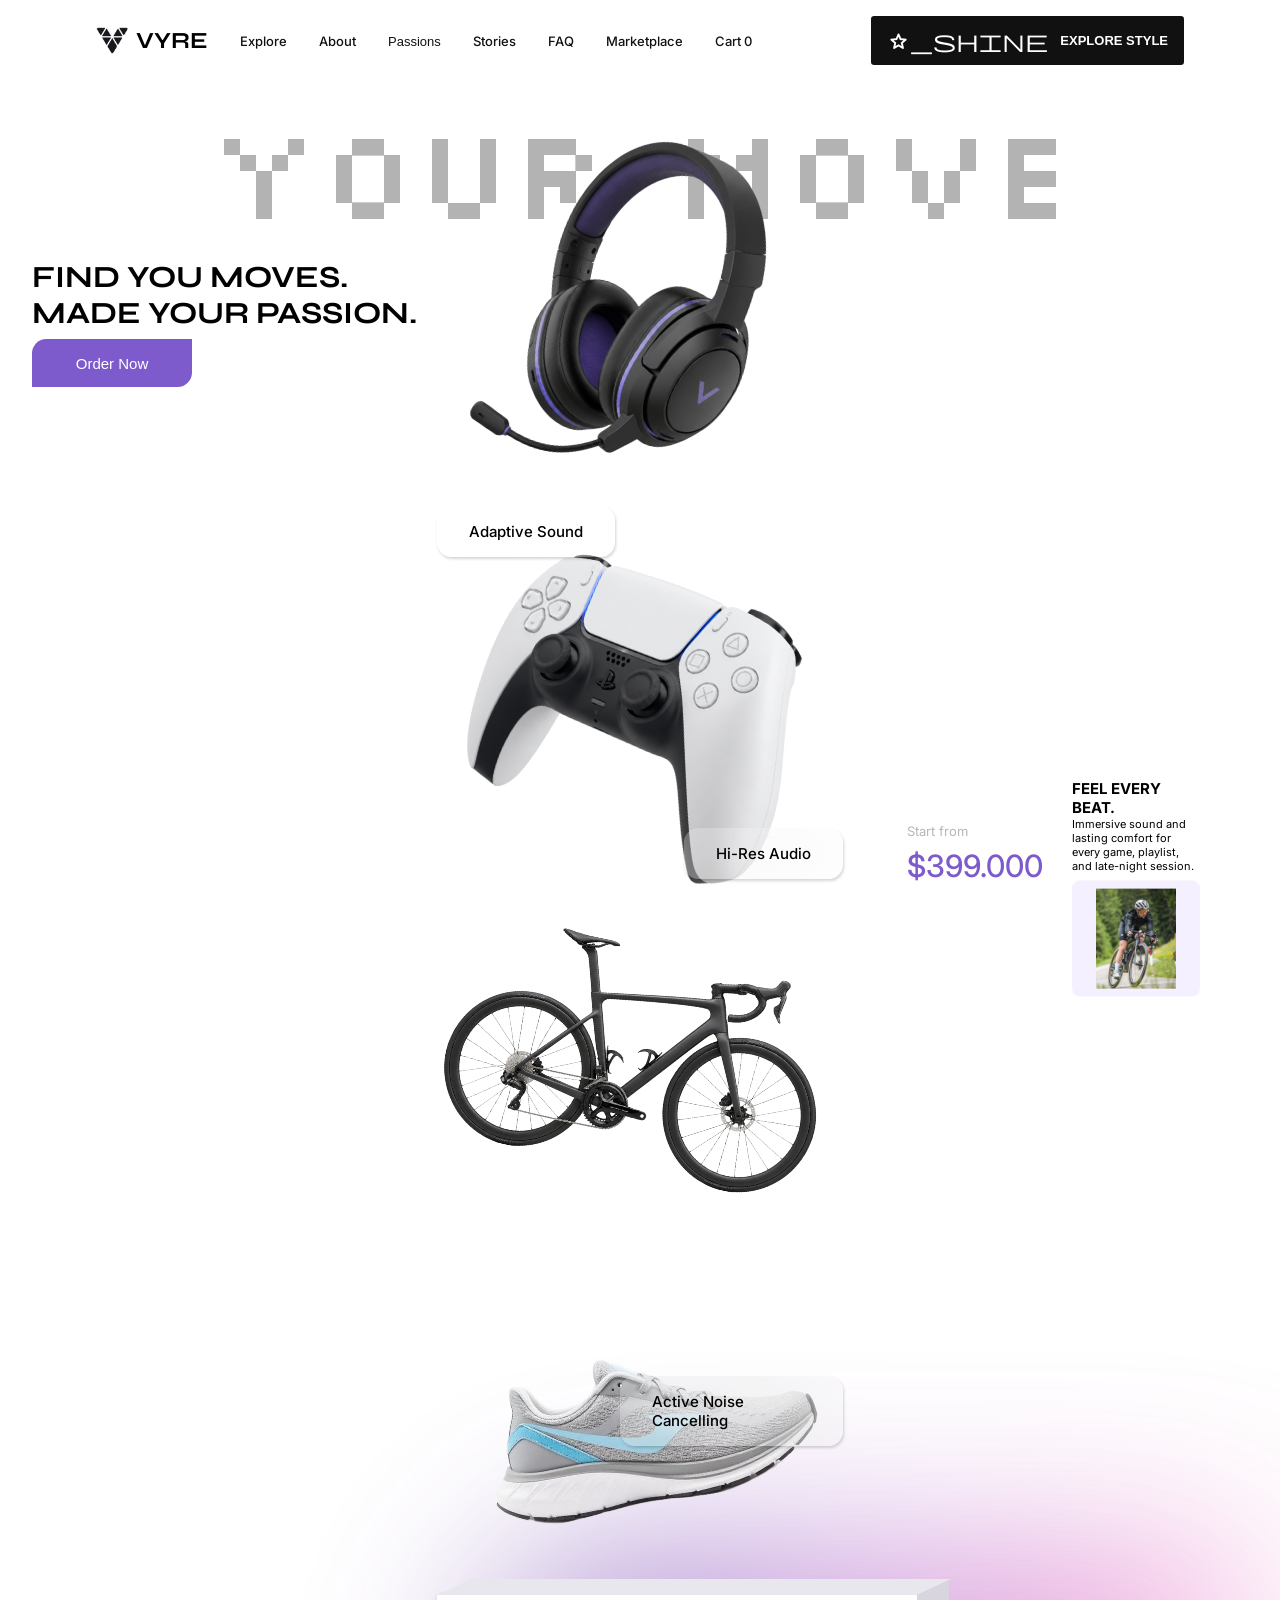
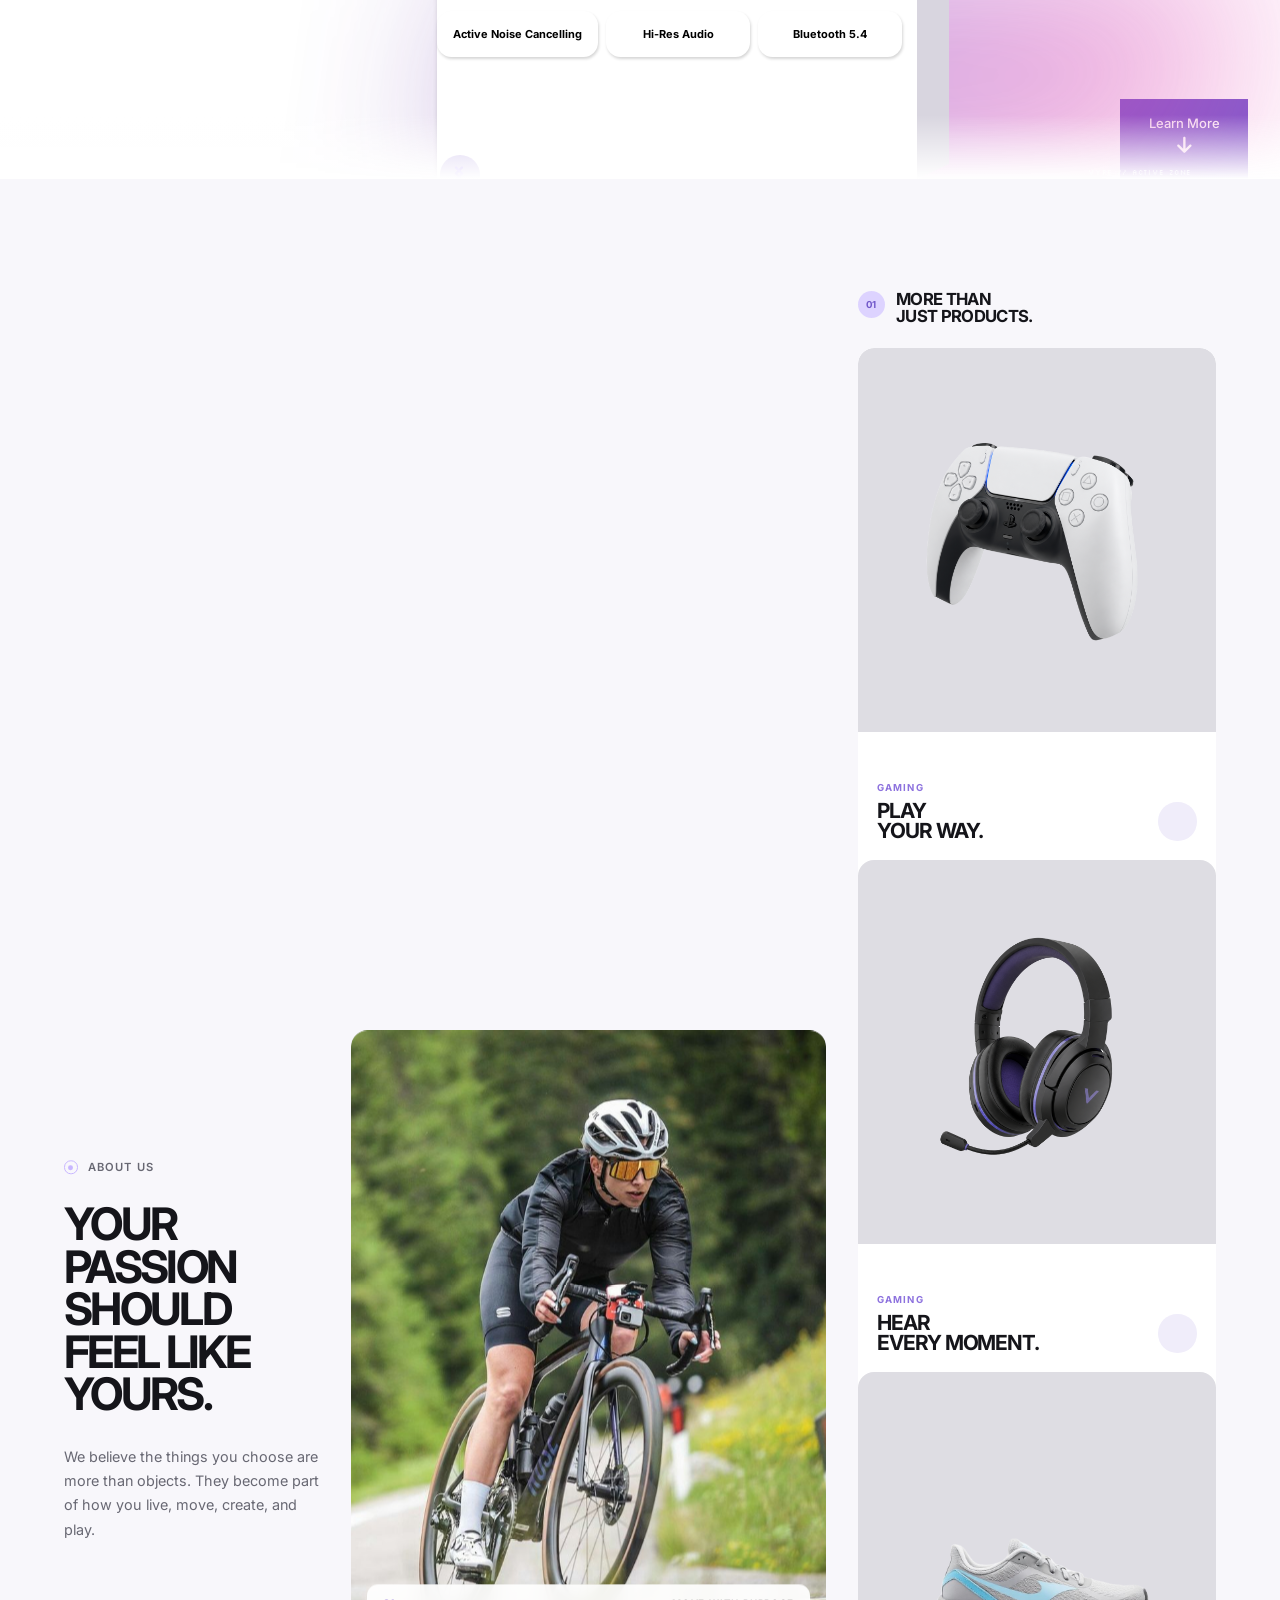
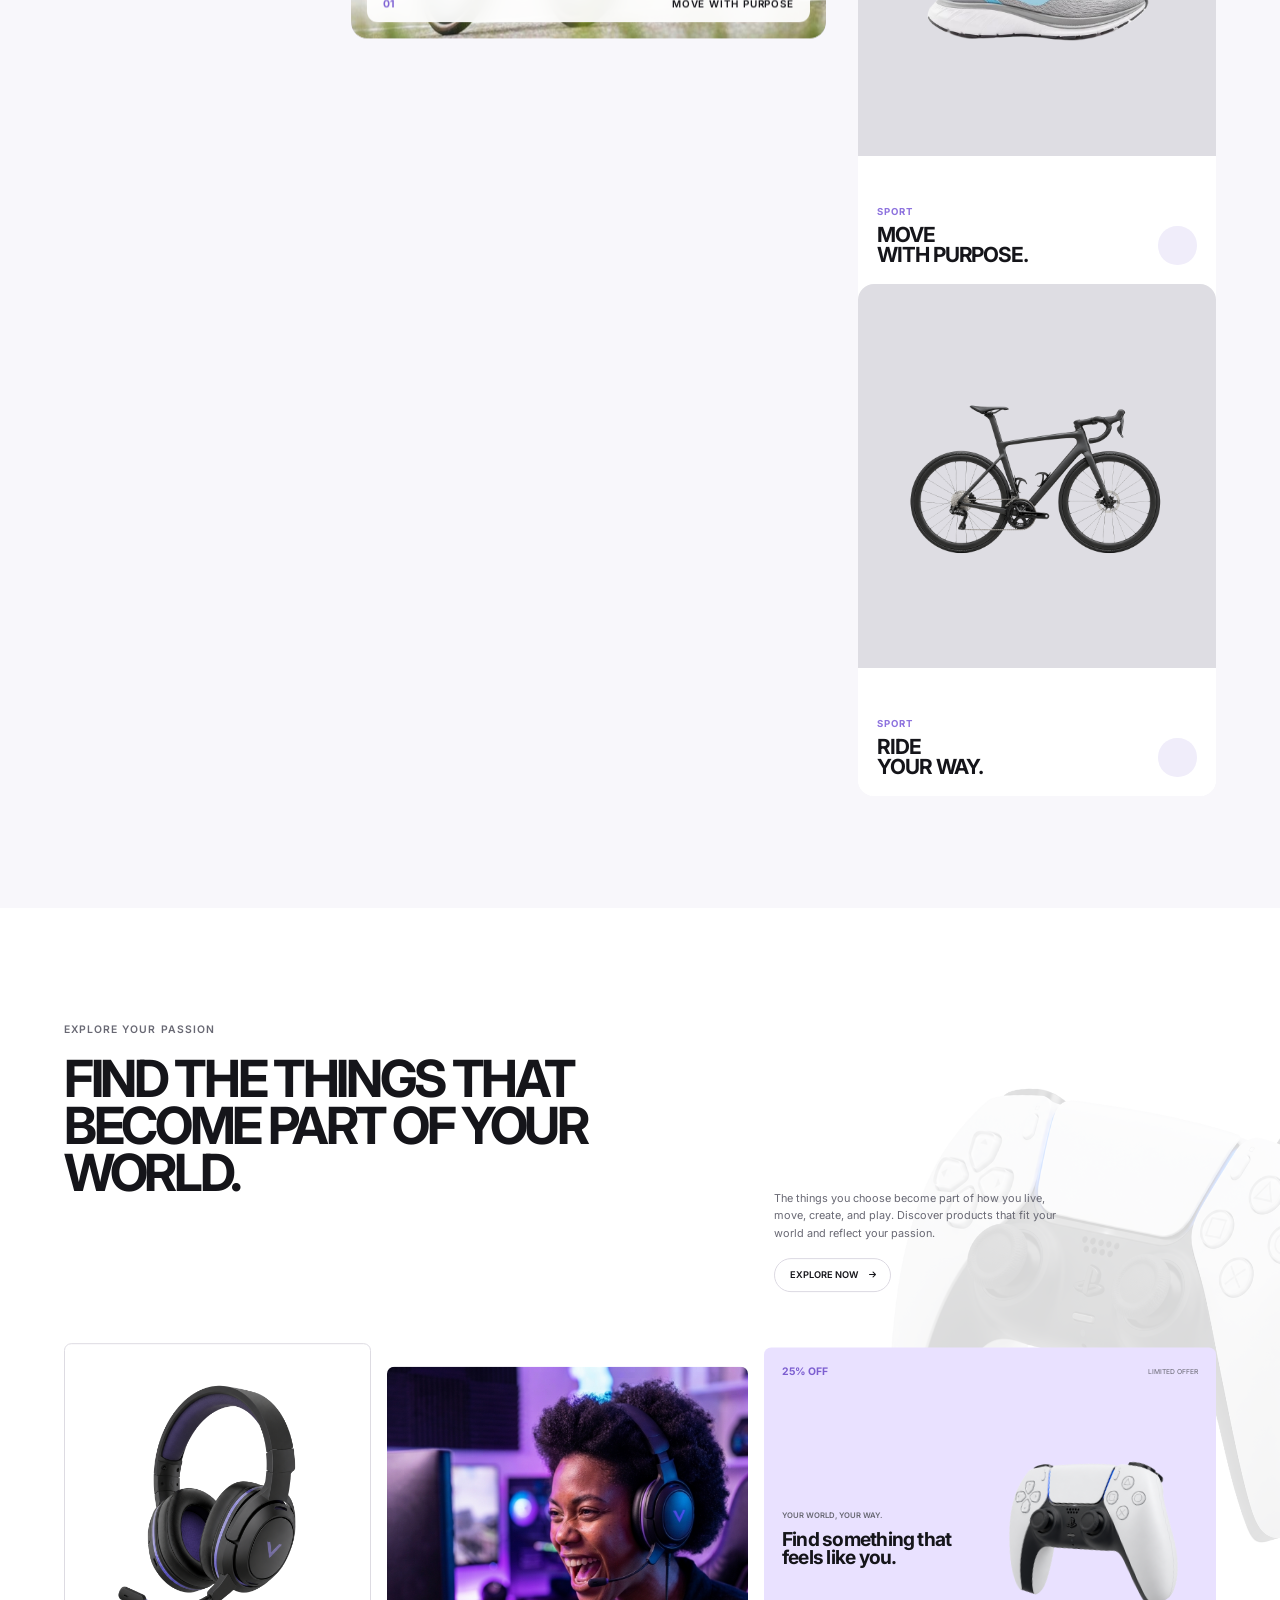
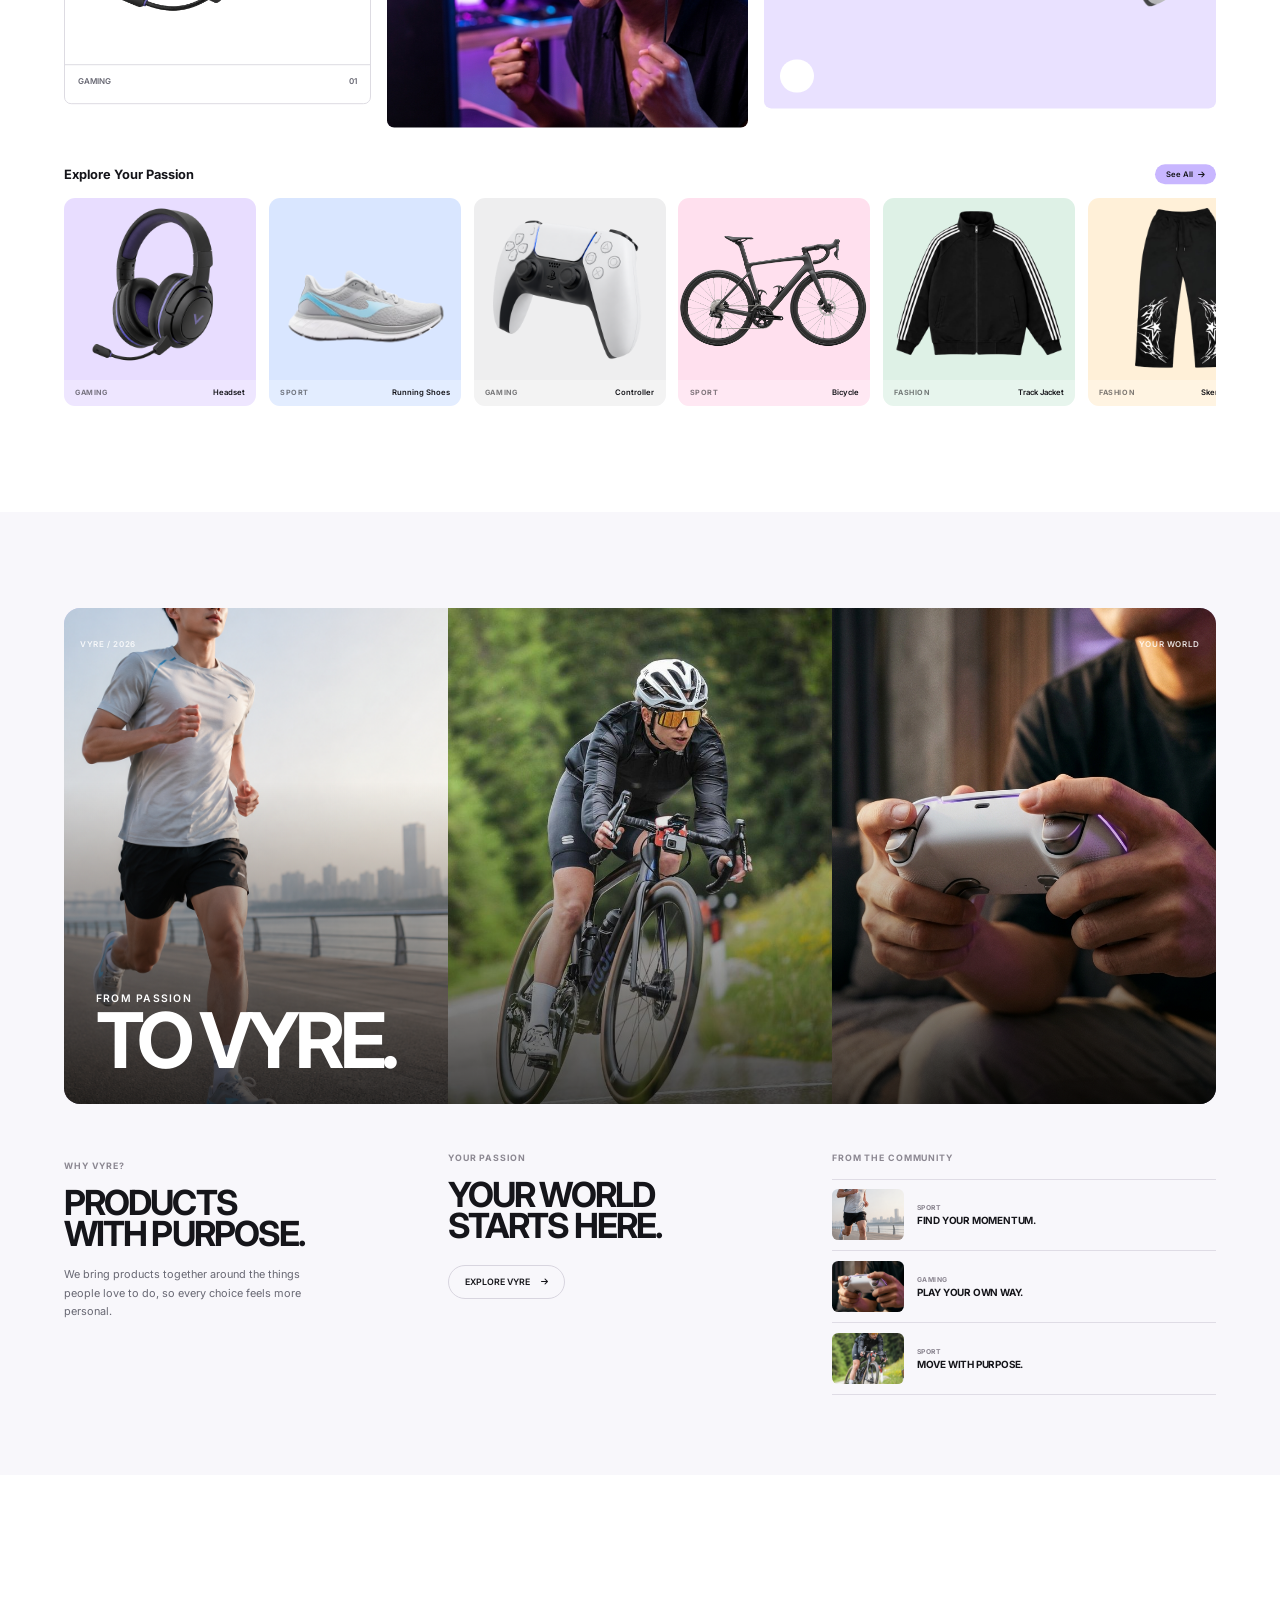
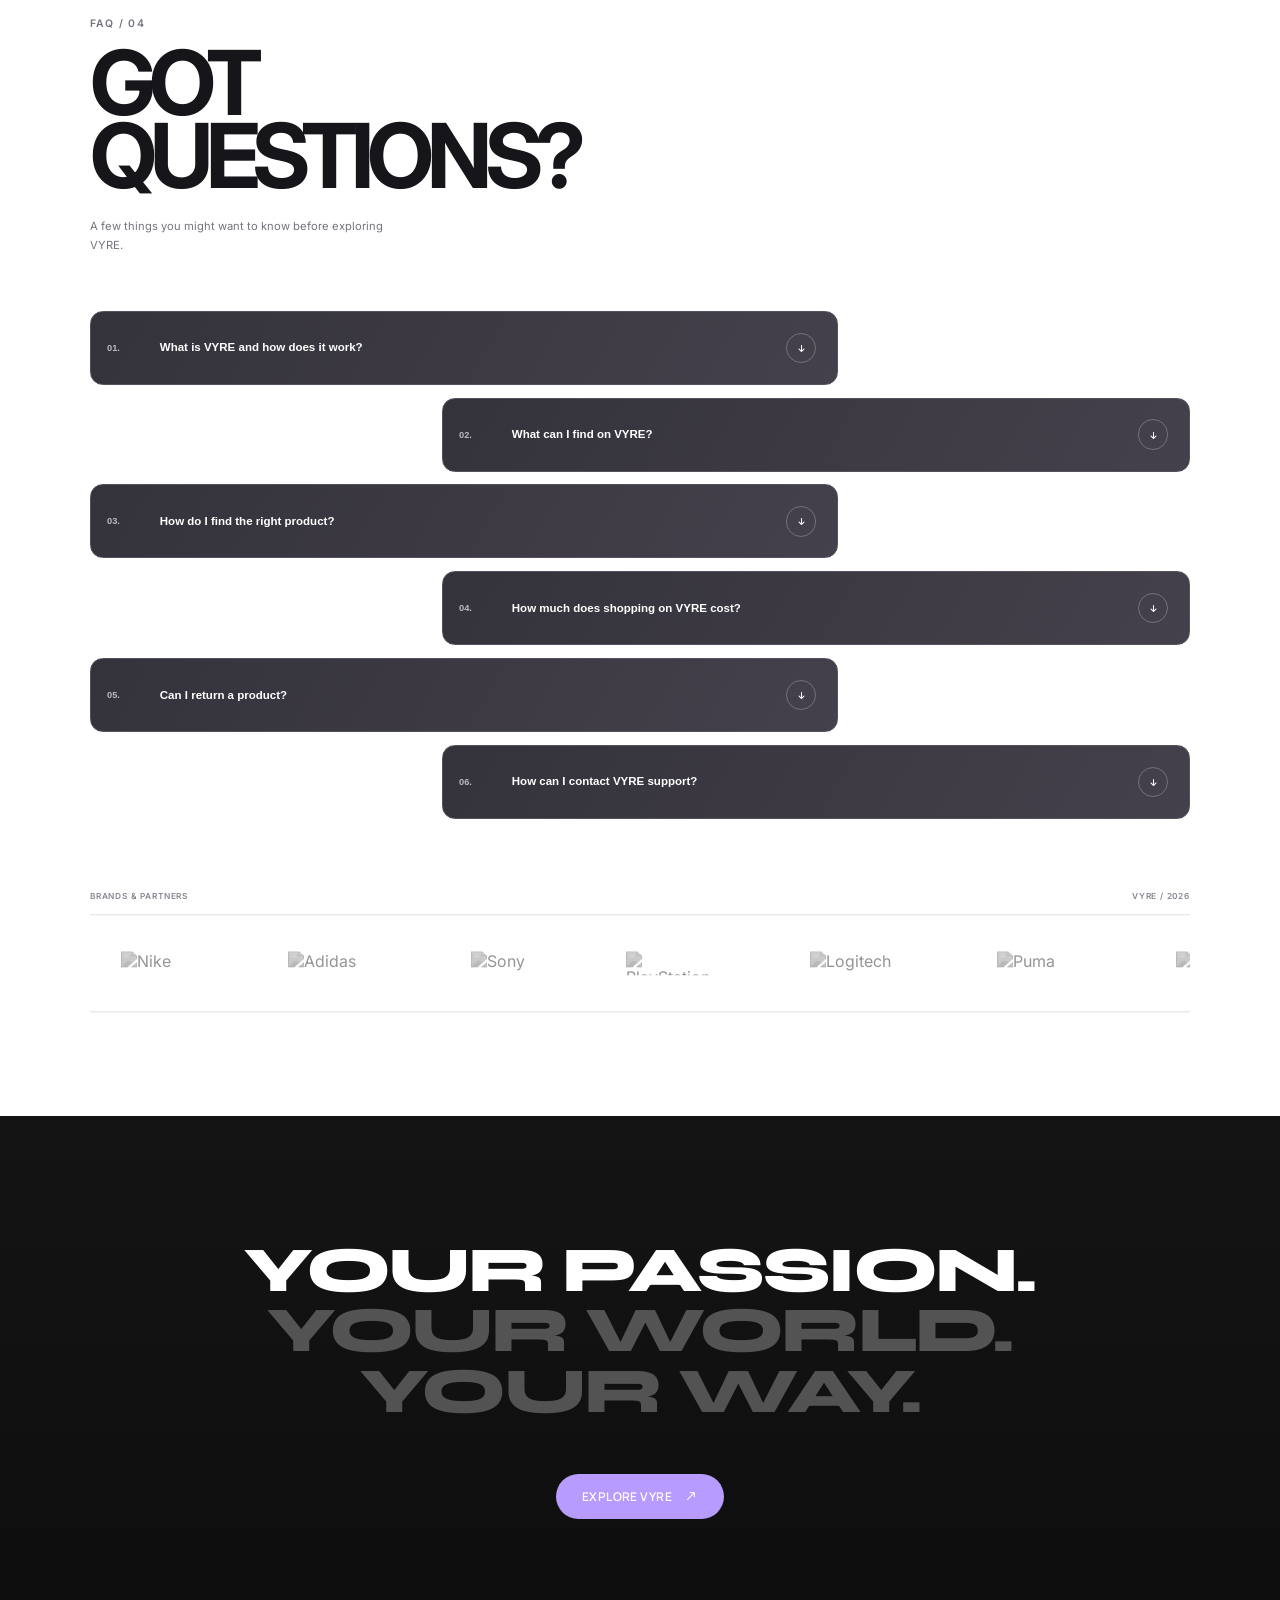
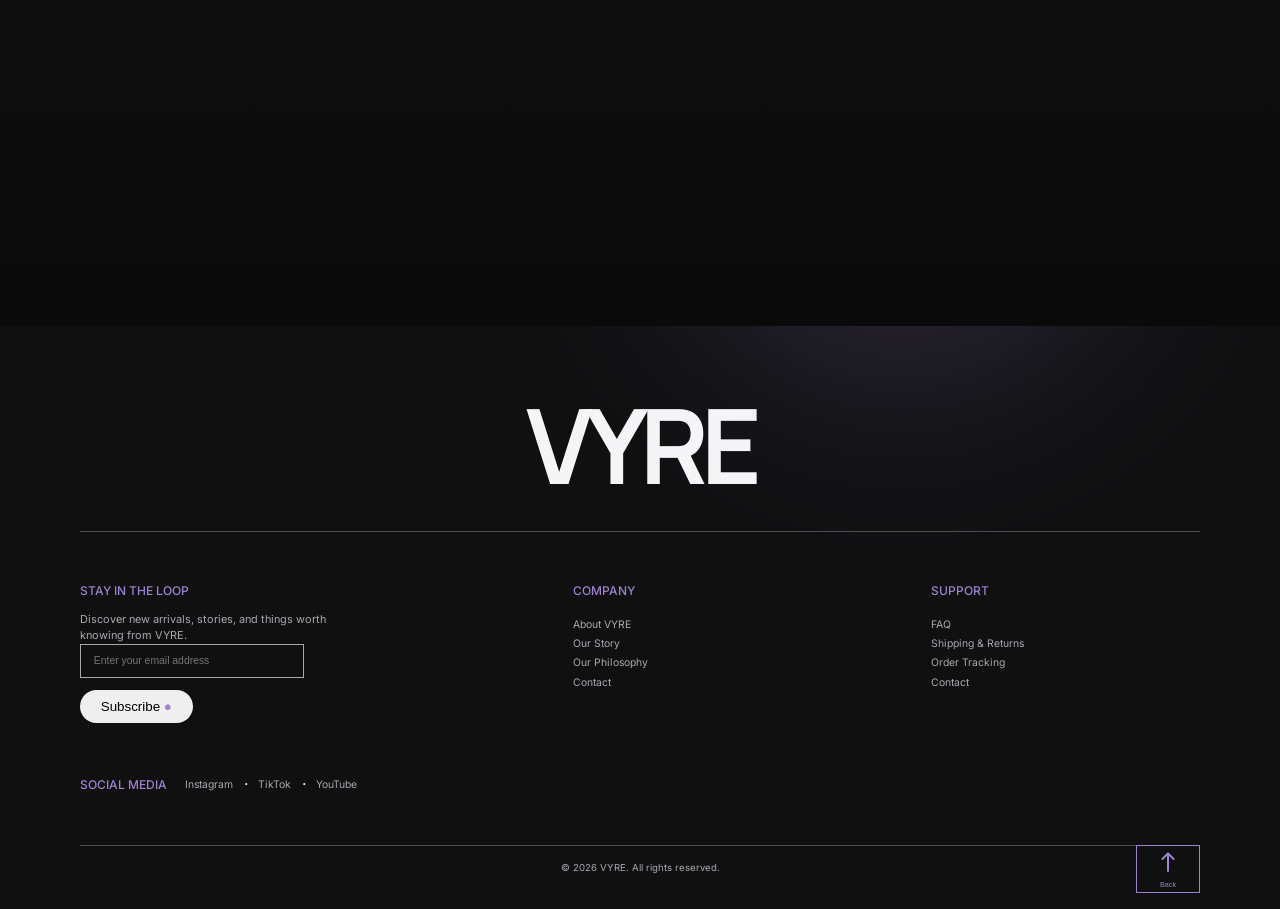
==== commit 8da6ad45: "Edit foto" ====
--- a/index.html
+++ b/index.html
@@ -3,7 +3,10 @@
   <head>
     <meta charset="UTF-8" />
     <meta name="viewport" content="width=device-width, initial-scale=1.0" />
-    <meta name="description" content="VYRE adalah ruang untuk fashion, gaming, sport, dan gear yang mengikuti passion kamu." />
+    <meta
+      name="description"
+      content="VYRE adalah ruang untuk fashion, gaming, sport, dan gear yang mengikuti passion kamu."
+    />
     <meta name="robots" content="index, follow" />
     <title>VYRE</title>
     <link
@@ -191,9 +194,7 @@
                     </div>
                     <p>Express your style</p>
                   </div>
-                  <span
-                    class="material-symbols-rounded iconDropDownDeks"
-                  >
+                  <span class="material-symbols-rounded iconDropDownDeks">
                     arrow_right_alt
                   </span>
                 </button>
@@ -212,9 +213,7 @@
                     </div>
                     <p>Find your momentum</p>
                   </div>
-                  <span
-                    class="material-symbols-rounded iconDropDownDeks"
-                  >
+                  <span class="material-symbols-rounded iconDropDownDeks">
                     arrow_right_alt
                   </span>
                 </button>
@@ -233,9 +232,7 @@
                     </div>
                     <p>Play your way</p>
                   </div>
-                  <span
-                    class="material-symbols-rounded iconDropDownDeks"
-                  >
+                  <span class="material-symbols-rounded iconDropDownDeks">
                     arrow_right_alt
                   </span>
                 </button>
@@ -943,52 +940,52 @@
           <!-- 05 -->
           <a href="#" class="passionProductCard">
             <div class="passionCardImage">
-              <img src="assets/headset.png" alt="Wireless Headset" />
+              <img src="assets/jaket_keren.png" alt="Track Jacket" />
             </div>
 
             <div class="passionCardBottom">
-              <span>GAMING</span>
-
-              <h4>Wireless Headset</h4>
+              <span>FASHION</span>
+
+              <h4>Track Jacket</h4>
             </div>
           </a>
 
           <!-- 06 -->
           <a href="#" class="passionProductCard">
             <div class="passionCardImage">
-              <img src="assets/running-shoe.png" alt="Sport Shoes" />
+              <img src="assets/celana_skena.png" alt="Skena Track Pants" />
             </div>
 
             <div class="passionCardBottom">
-              <span>SPORT</span>
-
-              <h4>Sport Shoes</h4>
+              <span>FASHION</span>
+
+              <h4>Skena Track Pants</h4>
             </div>
           </a>
 
           <!-- 07 -->
           <a href="#" class="passionProductCard">
             <div class="passionCardImage">
-              <img src="assets/controller.png" alt="Controller Pro" />
+              <img src="assets/kemeja.png" alt="Essential Black Shirt" />
             </div>
 
             <div class="passionCardBottom">
-              <span>GAMING</span>
-
-              <h4>Controller Pro</h4>
+              <span>FASHION</span>
+
+              <h4>Essential Black Shirt</h4>
             </div>
           </a>
 
           <!-- 08 -->
           <a href="#" class="passionProductCard">
             <div class="passionCardImage">
-              <img src="assets/bicycle.png" alt="Performance Bicycle" />
+              <img src="assets/gaming-pc.png" alt="Gaming PC" />
             </div>
 
             <div class="passionCardBottom">
-              <span>SPORT</span>
-
-              <h4>Performance Bike</h4>
+              <span>GAMING</span>
+
+              <h4>Gaming PC</h4>
             </div>
           </a>
         </div>
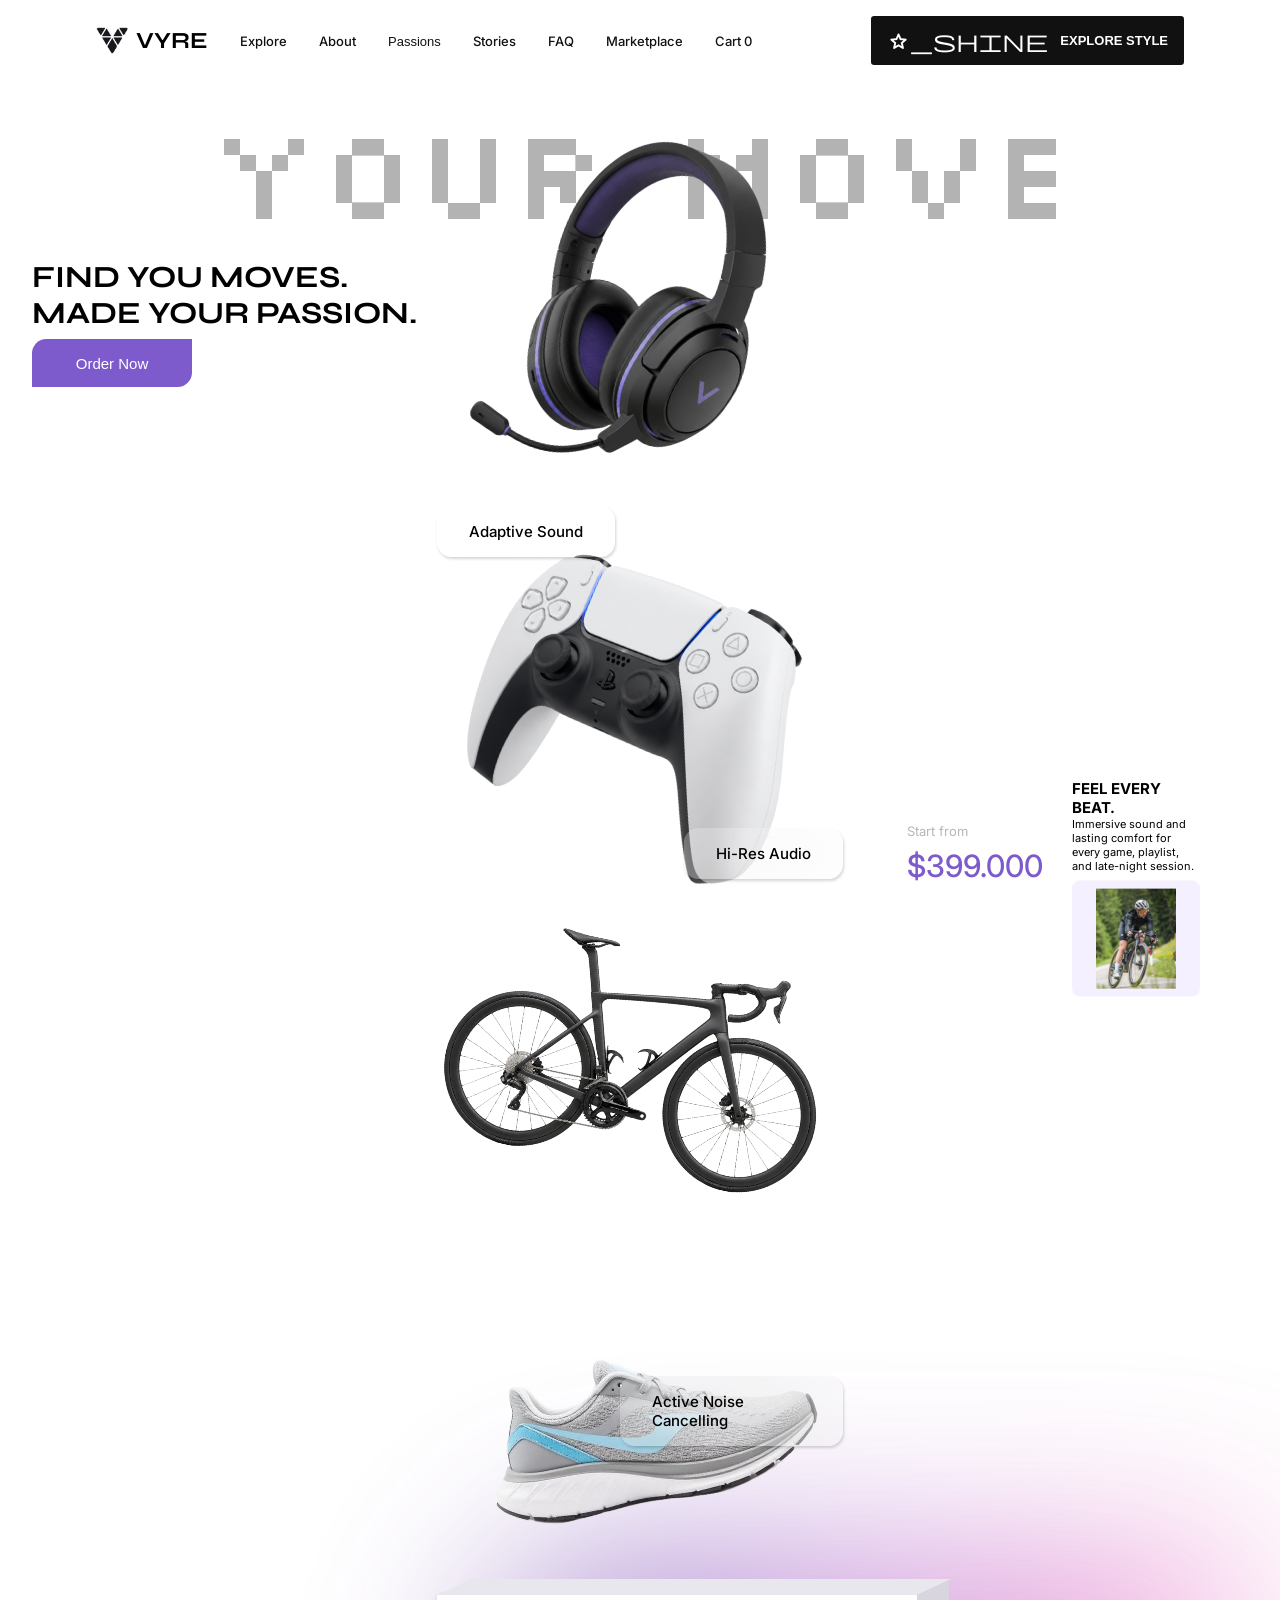
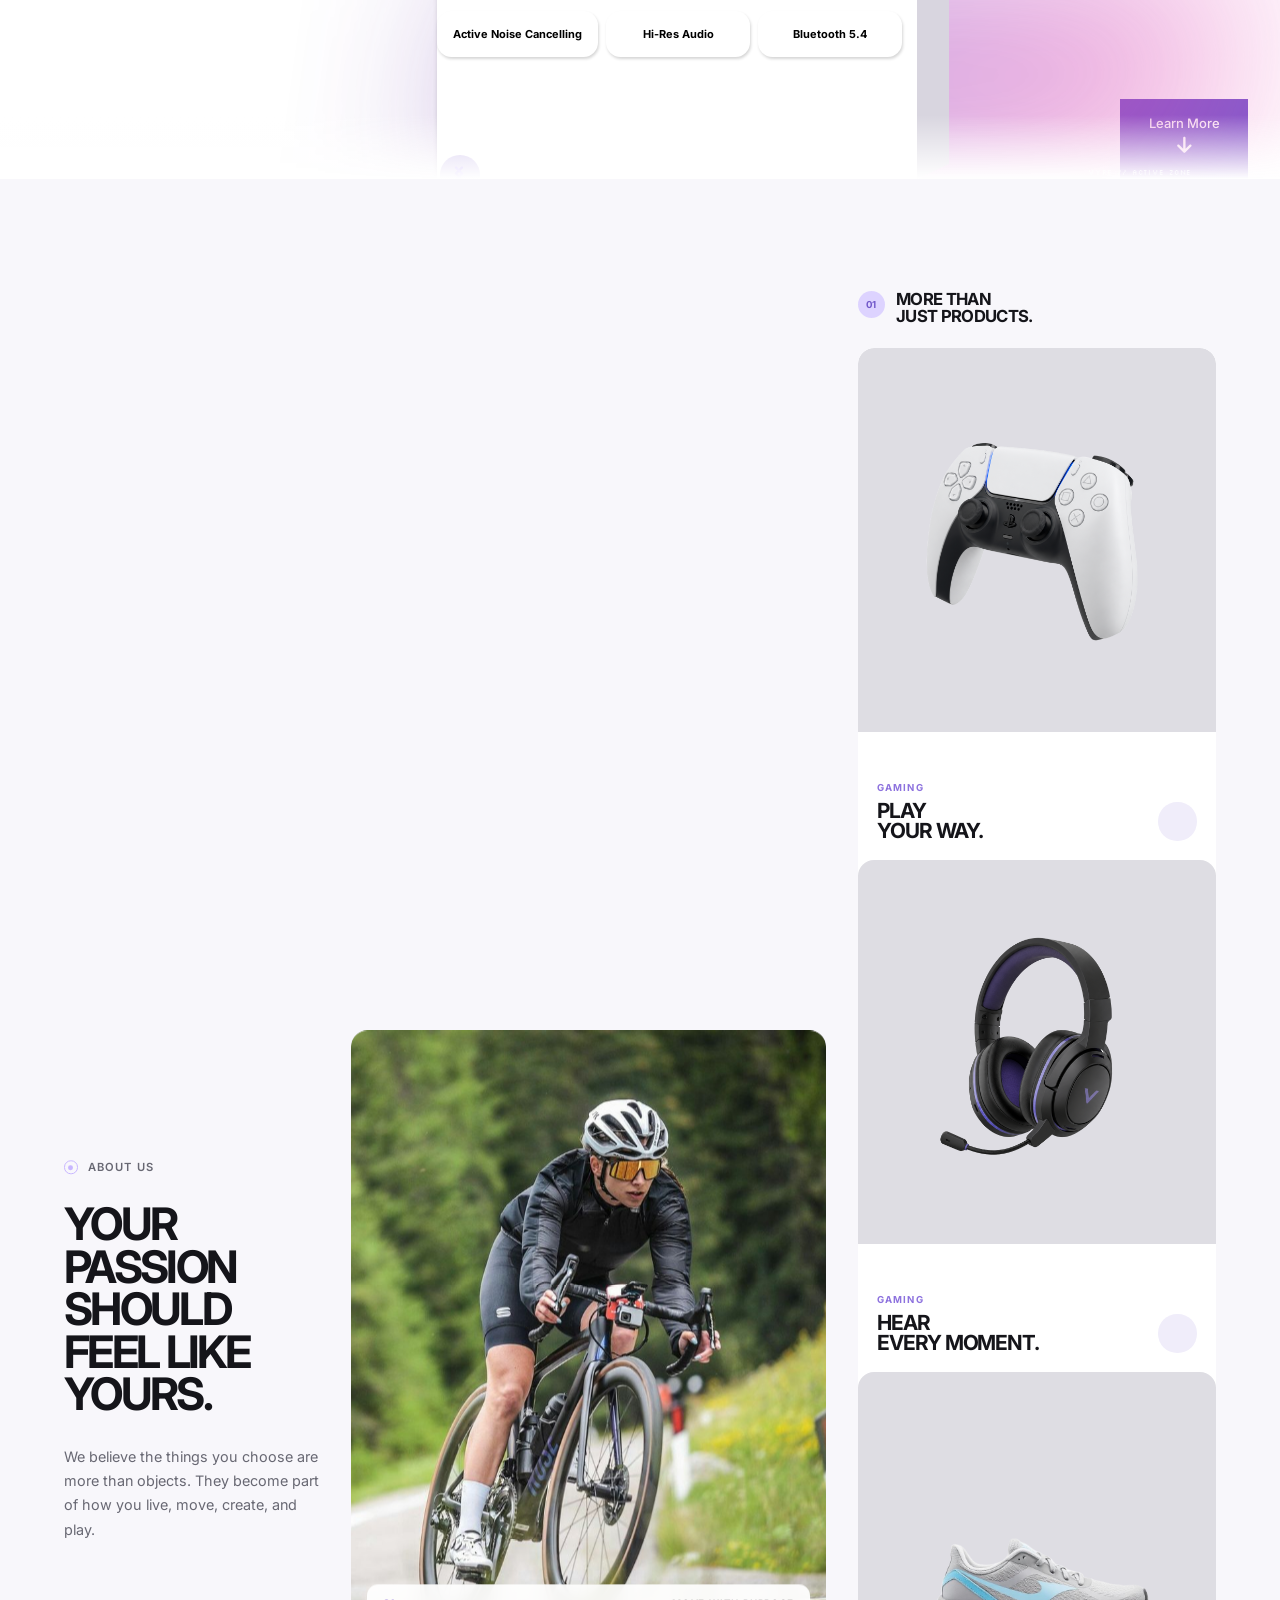
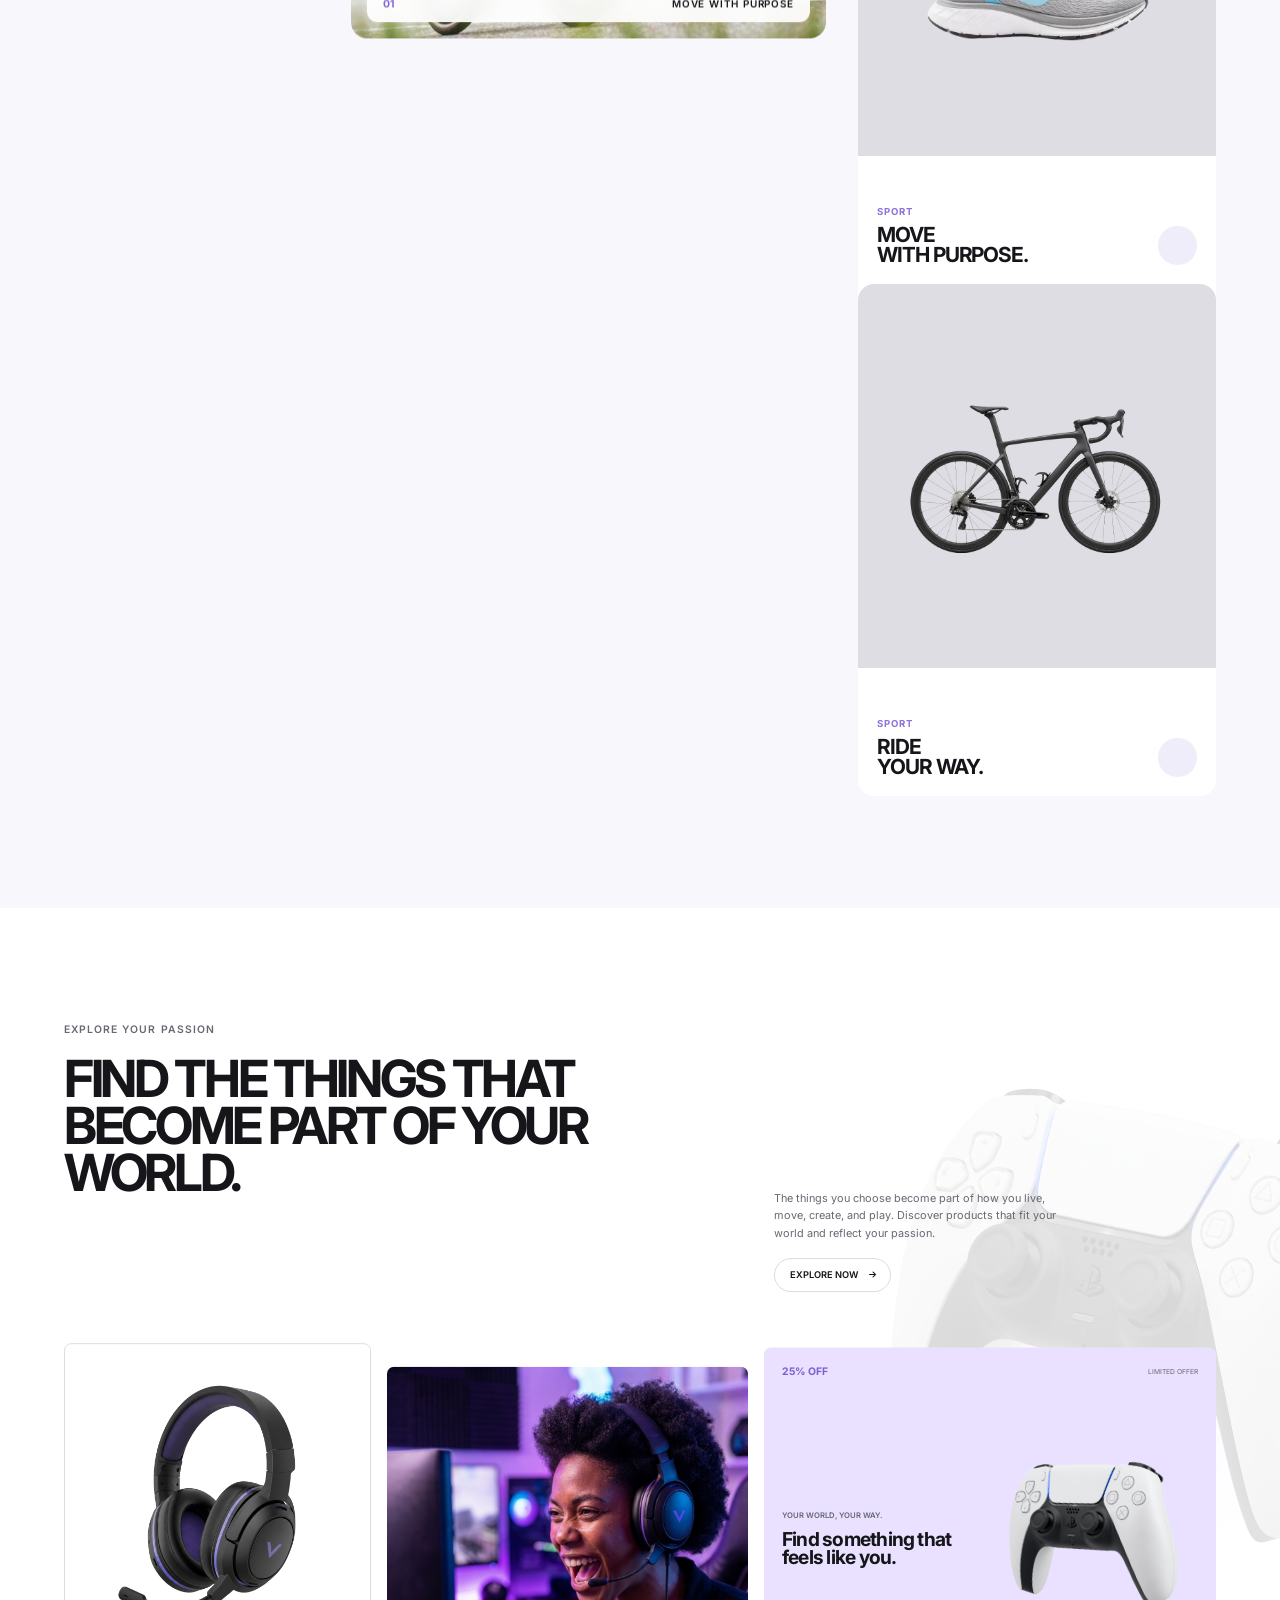
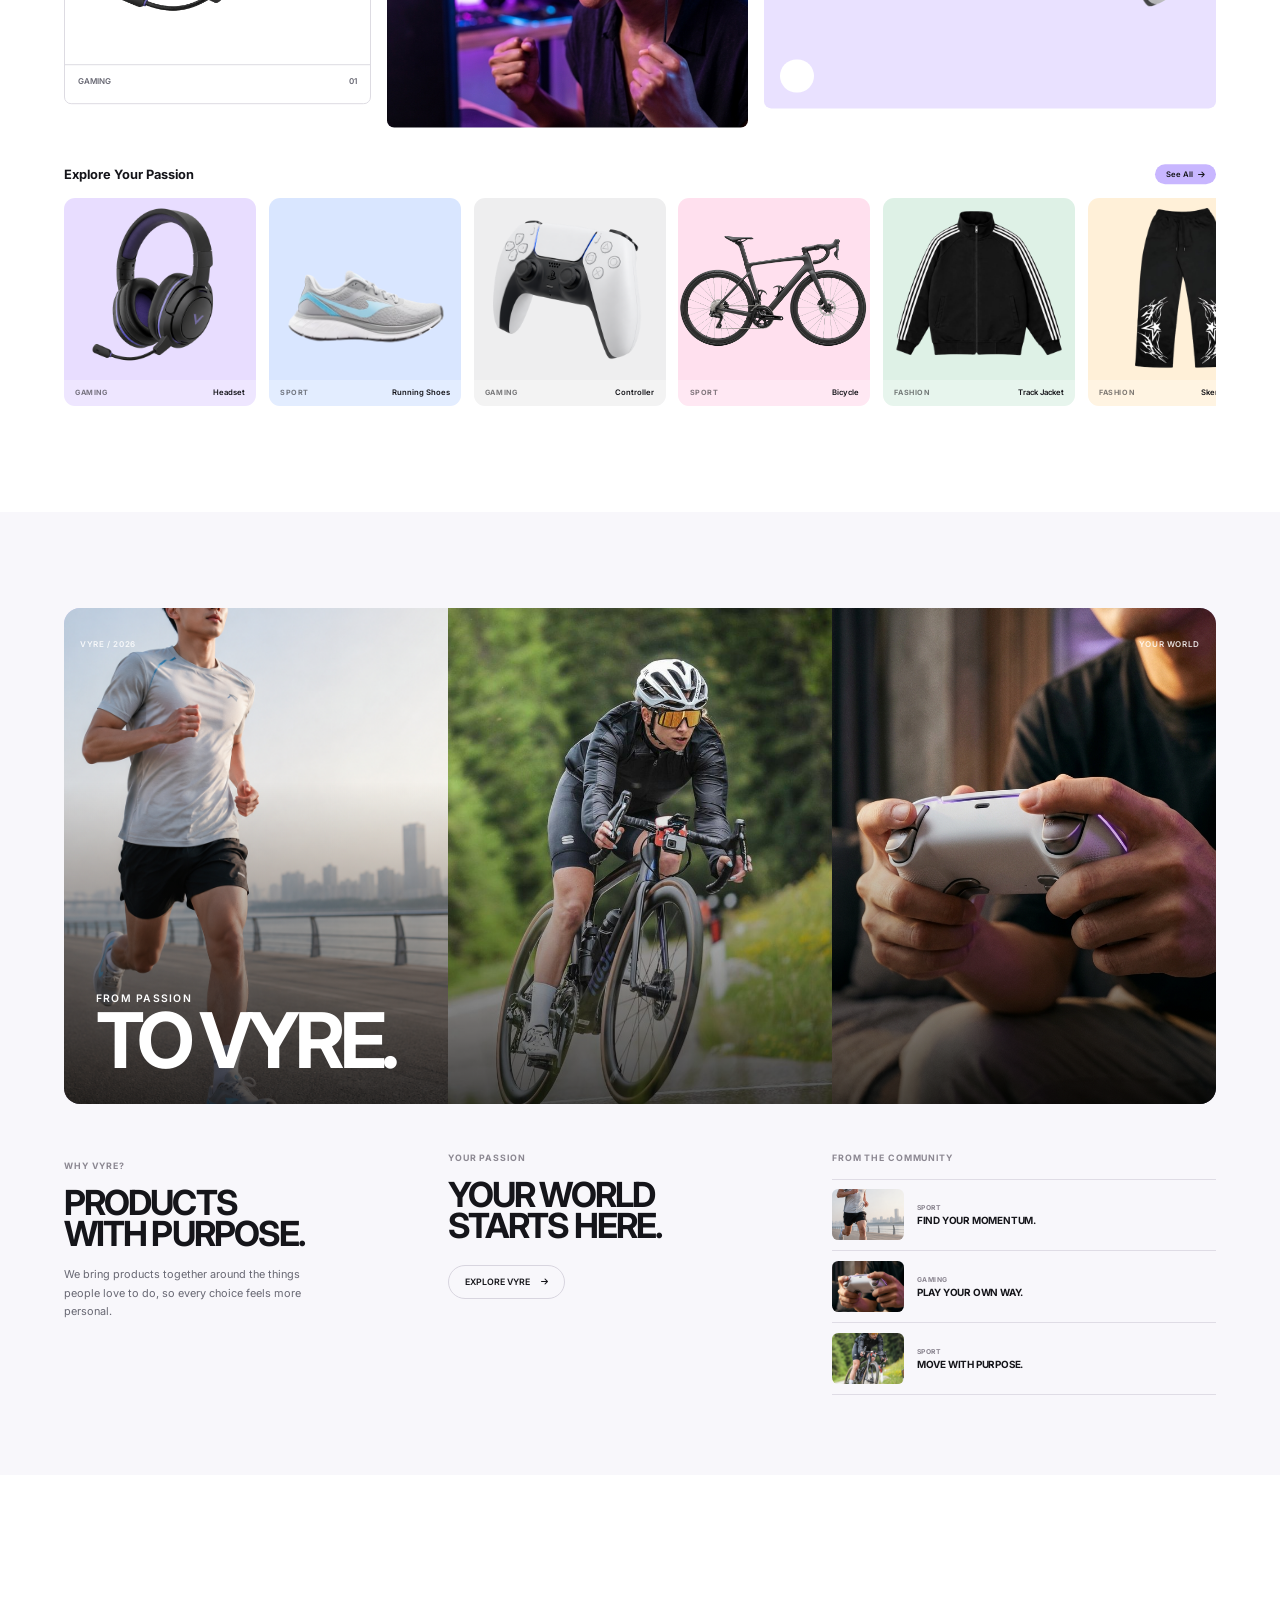
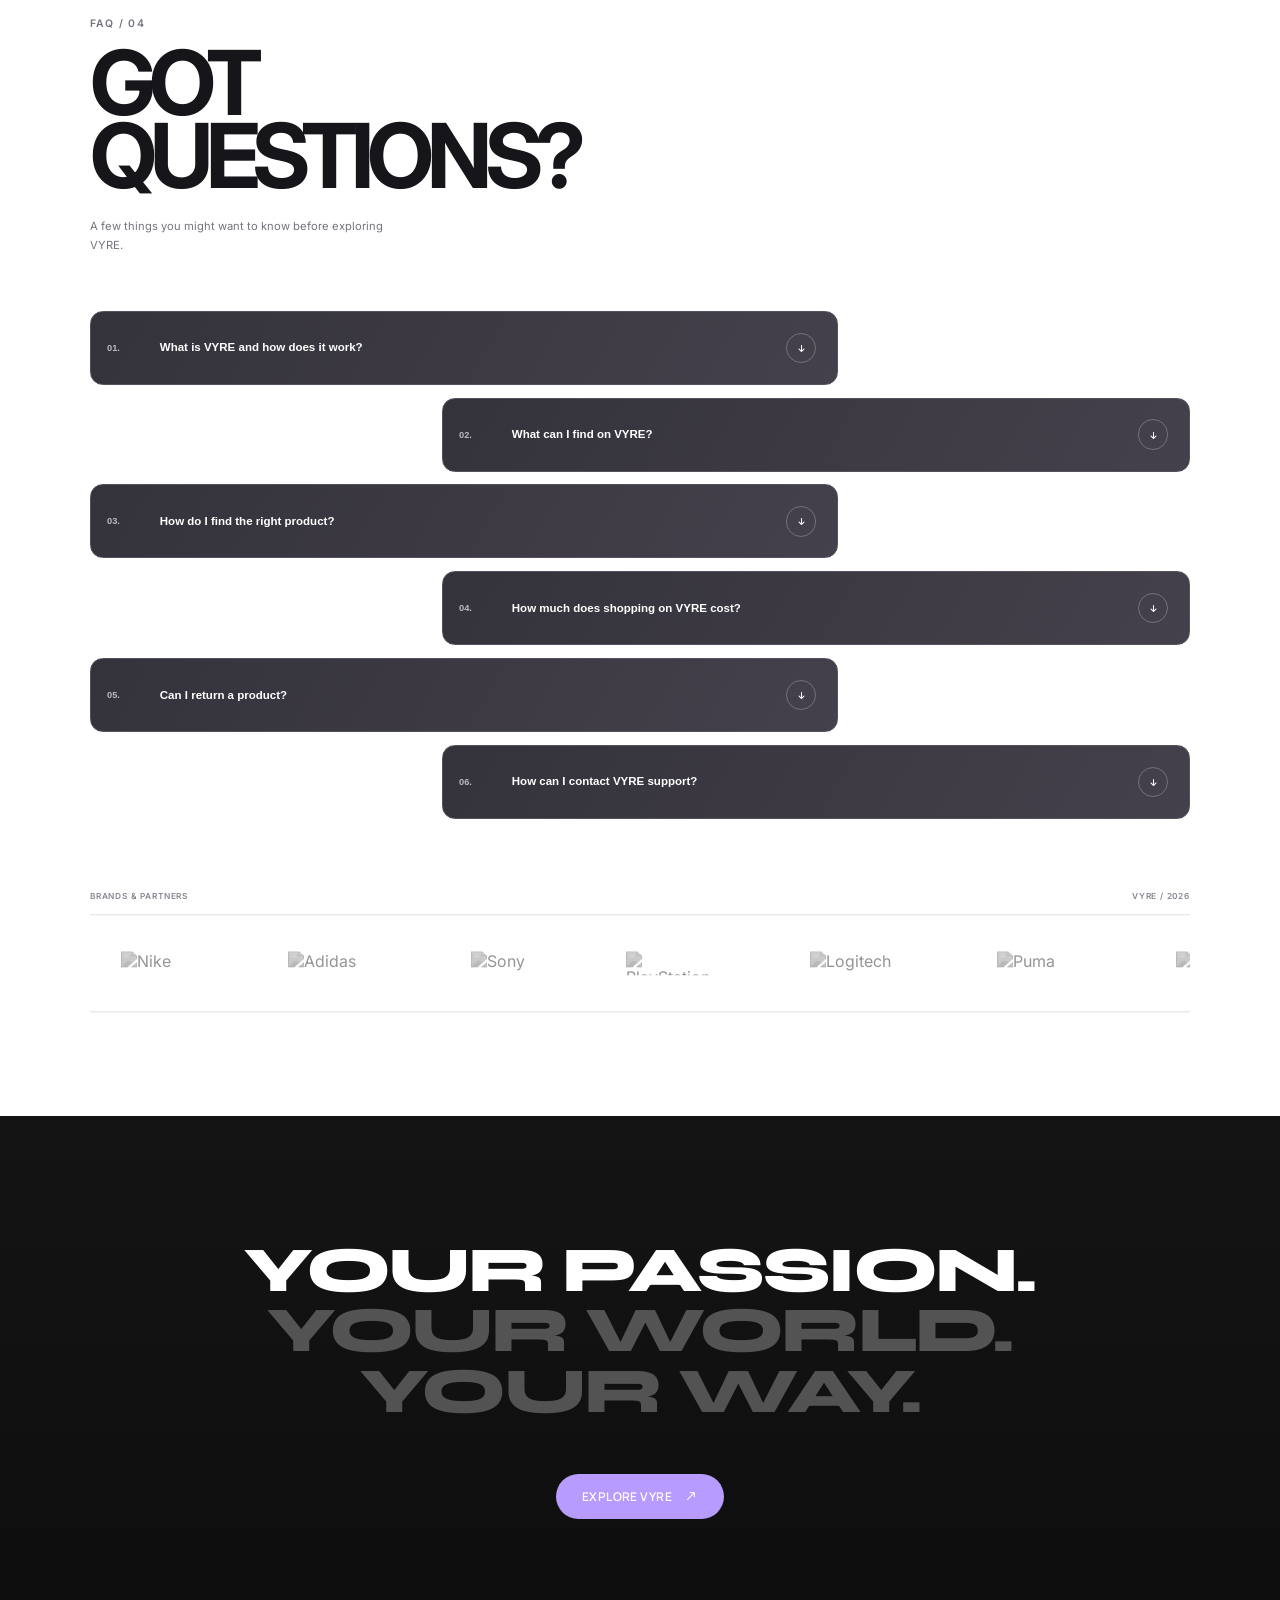
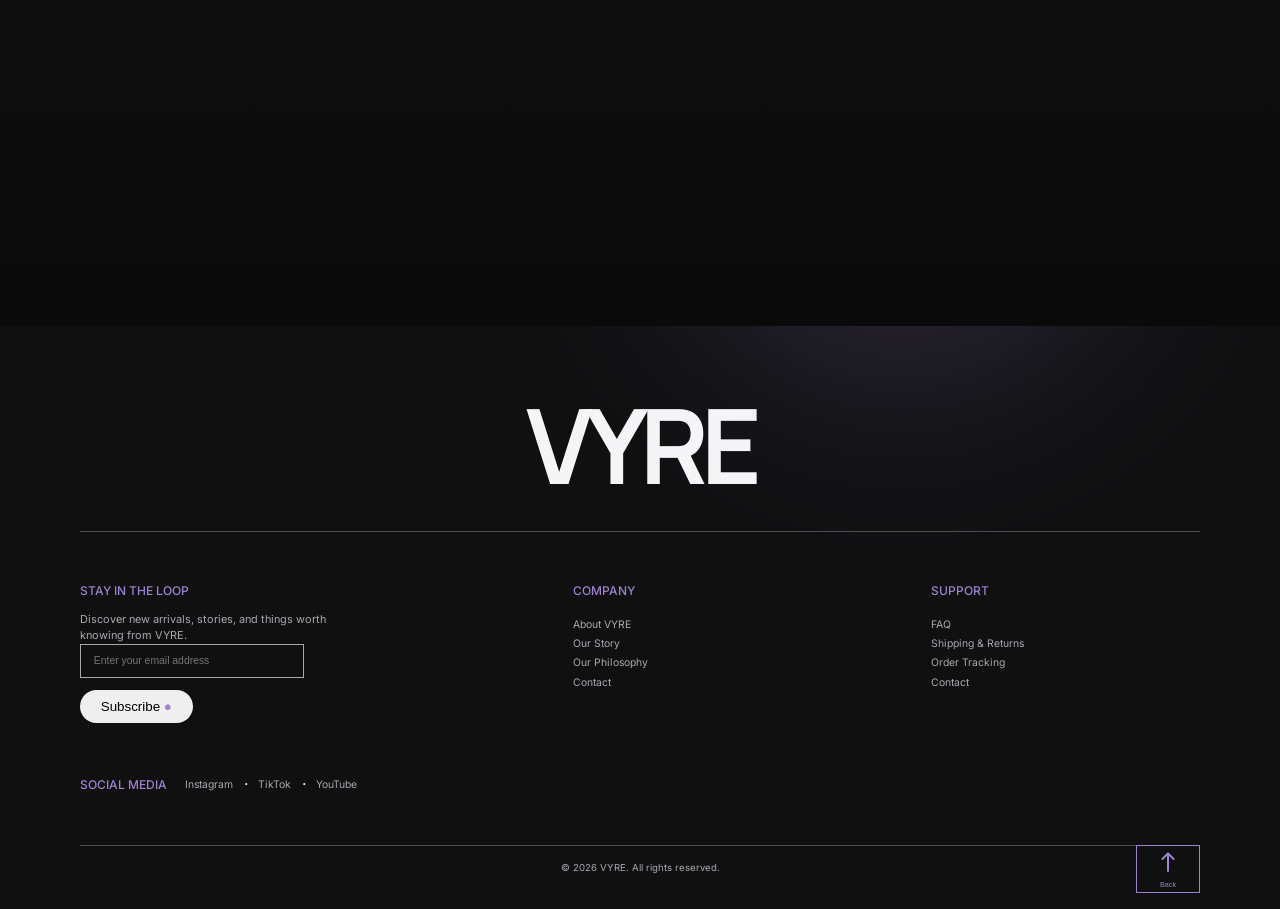
==== commit f1070475: "Benerin layout" ====
--- a/index.html
+++ b/index.html
@@ -53,6 +53,7 @@
     <link rel="stylesheet" href="css/cart.css" />
     <link rel="stylesheet" href="css/ai-chat.css" />
     <link rel="stylesheet" href="css/loader.css" />
+    <link rel="stylesheet" href="css/mobile.css" />
     <link
       rel="stylesheet"
       href="https://cdnjs.cloudflare.com/ajax/libs/font-awesome/6.7.2/css/all.min.css"
--- a/css/hero.css
+++ b/css/hero.css
@@ -357,40 +357,40 @@
   .container__hargaRigthHero{
     display: flex;
     flex-direction: column;
-
-  .container__textCtaHero h1 {
-    max-width: 18rem;
-    font-size: clamp(1.35rem, 7vw, 2rem);
-    text-align: center;
-  }
-
-  .container__fotoProdukHero {
-    min-height: 23rem;
-  }
-
-  .container__kotakBottomHead {
-    width: calc(100% - 2rem);
-    height: 12rem;
-  }
-
-  .container__roundedMain {
-    position: relative;
-    top: 1rem;
-  }
-
-  .roundedBottomHead {
-    min-width: 0;
-    padding: .7rem;
-  }
-
-  .roundedBottomHead h4 {
-    font-size: .62rem;
-  }
     gap: 0;
     justify-content: center;
     grid-column: 1/1;
     padding: 0;
     width: 10rem;
+  }
+
+  .container__textCtaHero h1 {
+    max-width: 18rem;
+    font-size: clamp(1.35rem, 7vw, 2rem);
+    text-align: center;
+  }
+
+  .container__fotoProdukHero {
+    min-height: 23rem;
+  }
+
+  .container__kotakBottomHead {
+    width: calc(100% - 2rem);
+    height: 12rem;
+  }
+
+  .container__roundedMain {
+    position: relative;
+    top: 1rem;
+  }
+
+  .roundedBottomHead {
+    min-width: 0;
+    padding: .7rem;
+  }
+
+  .roundedBottomHead h4 {
+    font-size: .62rem;
   }
    .roundedFiturProduk:nth-child(2) {
     left: 4rem;
--- a/css/mobile.css
+++ b/css/mobile.css
@@ -0,0 +1,333 @@
+/* Shared mobile layout safeguards */
+@media (max-width: 56rem) {
+  :root {
+    --nav-height: 4.25rem;
+    --nav-padding-x: 1rem;
+    --container-width: min(100% - 2rem, var(--container-max));
+    --market-content-width: min(100% - 2rem, 82rem);
+    --section-padding-y: 4rem;
+  }
+
+  body {
+    min-width: 0;
+    font-size: 1rem;
+  }
+
+  h1, h2, h3, h4, h5, h6,
+  p, a, button, input, select, textarea {
+    overflow-wrap: anywhere;
+  }
+
+  button, a, input, select, textarea {
+    min-height: 2.75rem;
+  }
+
+  #navBarMain {
+    padding: .75rem 1rem;
+  }
+
+  #navBarMain.navPaddingAktif {
+    padding: .75rem 1rem;
+  }
+
+  .logoNav img {
+    width: 1.75rem;
+  }
+
+  .logoNav h3 {
+    font-size: 1.35rem;
+  }
+
+  .containerNavMobile {
+    width: min(21rem, 88vw);
+    padding: 1rem;
+  }
+
+  #navMobile ul li a,
+  .btnToDropDown h4 {
+    font-size: 1.35rem;
+  }
+
+  #navMobile ul li a:hover,
+  #navMobile ul li a:focus-visible,
+  .btnToDropDown:hover,
+  .btnToDropDown:focus-visible,
+  .btnPassions:hover,
+  .btnPassions:focus-visible {
+    background-color: var(--color-brand-soft);
+    color: var(--color-brand-primary);
+    transform: none;
+  }
+
+  #hero {
+    min-height: auto;
+  }
+
+  #about,
+  .container__aboutLeft,
+  .passionIntro,
+  .passionFeatured,
+  .aboutStats,
+  .storiesGrid,
+  .faqLayout,
+  .footerGrid {
+    grid-template-columns: 1fr;
+  }
+
+  #about {
+    min-height: auto;
+    gap: 2.5rem;
+    padding: 5.5rem 1rem 4rem;
+  }
+
+  .container__aboutLeft {
+    gap: 1.5rem;
+  }
+
+  .container__swiperAbout {
+    height: min(75vw, 30rem);
+  }
+
+  #passion {
+    padding: 5rem 1rem 4rem;
+  }
+
+  .passionIntro {
+    gap: 1.5rem;
+    min-height: 0;
+  }
+
+  .passionIntroLeft h2,
+  .container__textCtaMain h2 {
+    font-size: clamp(2.25rem, 12vw, 3.75rem);
+  }
+
+  .passionFeatured {
+    gap: 1rem;
+  }
+
+  .passionProductImage,
+  .passionLifestyleImage {
+    height: min(70vw, 22rem);
+    min-height: 0;
+  }
+
+  .vyreAiWidget {
+    right: .75rem;
+    bottom: .75rem;
+  }
+
+  .vyreAiPanel {
+    right: 0;
+    bottom: 4.5rem;
+    width: min(23rem, calc(100vw - 1.5rem));
+    height: min(33rem, calc(100dvh - 7rem));
+  }
+
+  .marketHeader {
+    grid-template-columns: 1fr auto;
+    grid-template-rows: 4.25rem auto;
+    min-height: 4.25rem;
+    padding-inline: 1rem;
+  }
+
+  .marketHeader .marketSearchArea {
+    grid-column: 1 / -1;
+  }
+
+  .marketNav {
+    grid-column: 1 / -1;
+    grid-row: 3;
+    display: none;
+    justify-content: flex-start;
+    overflow-x: auto;
+    padding: .75rem 0;
+  }
+
+  .marketNav.is-open {
+    display: flex;
+  }
+
+  .marketNav a:hover,
+  .marketNav a:focus-visible {
+    background-color: var(--color-brand-soft);
+    color: var(--color-brand-primary);
+  }
+
+  .marketGrid {
+    grid-template-columns: repeat(2, minmax(0, 1fr));
+    gap: .65rem;
+  }
+
+  .marketGrid .catalogCard {
+    min-height: 0;
+  }
+
+  .marketGrid .catalogCardImage {
+    min-height: 9rem;
+    padding: .65rem;
+  }
+
+  .marketGrid .catalogCardImage img {
+    height: 8rem;
+  }
+
+  .marketGrid .catalogCardInfo {
+    padding: .7rem;
+  }
+
+  .marketGrid .catalogCard h2 {
+    margin-bottom: .5rem;
+    font-size: .9rem;
+  }
+
+  .marketGrid .catalogCardDescription {
+    font-size: .62rem;
+  }
+
+  .marketGrid .catalogAdd {
+    width: 2.15rem;
+    height: 2.15rem;
+  }
+
+  .marketGrid .catalogAdd:hover,
+  .marketGrid .catalogAdd:focus-visible {
+    background-color: var(--color-brand-hover);
+    color: #fff;
+  }
+
+  .marketGrid .catalogAdd:hover .material-symbols-rounded,
+  .marketGrid .catalogAdd:focus-visible .material-symbols-rounded {
+    color: #fff;
+  }
+
+  .marketSearch .marketSearchSuggestion {
+    min-height: 0;
+    padding: .55rem .6rem;
+  }
+
+  .marketMain {
+    padding-top: 8rem;
+  }
+
+  .marketHero,
+  .marketCategories,
+  .marketToolbar {
+    grid-template-columns: 1fr;
+    gap: 1.25rem;
+  }
+
+  .marketCategoryGrid {
+    grid-template-columns: repeat(2, minmax(0, 1fr));
+  }
+
+  .shopHeader {
+    padding: 1rem;
+  }
+
+  .shopMain {
+    width: min(100% - 1.5rem, 70rem);
+    padding: 3.5rem 0;
+  }
+
+  .shopMain h1 {
+    font-size: clamp(2.5rem, 13vw, 4.5rem);
+  }
+
+  .catalogMainNav {
+    gap: .5rem;
+  }
+
+  .catalogMainNav a {
+    font-size: .75rem;
+  }
+
+  .catalogGrid {
+    grid-template-columns: repeat(2, minmax(0, 1fr));
+  }
+
+  .authMain {
+    grid-template-columns: 1fr;
+    gap: 2rem;
+    width: min(100% - 2rem, 40rem);
+    min-height: auto;
+    padding: 6rem 0 3rem;
+  }
+
+  .authIntro h1 {
+    font-size: clamp(3rem, 16vw, 5rem);
+  }
+
+  .profileMain {
+    width: min(100% - 2rem, 40rem);
+    padding: 6rem 0 3rem;
+  }
+}
+
+@media (max-width: 36rem) {
+  .marketCategoryGrid,
+  .catalogGrid {
+    grid-template-columns: 1fr;
+  }
+
+  .marketGrid {
+    grid-template-columns: repeat(2, minmax(0, 1fr));
+  }
+
+  .marketCategory {
+    min-height: 9rem;
+  }
+
+  .catalogIntro,
+  .catalogToolbar,
+  .shopHeader,
+  .authHeader {
+    align-items: flex-start;
+    flex-direction: column;
+  }
+
+  .catalogMainNav {
+    justify-content: flex-start;
+    flex-wrap: wrap;
+    width: 100%;
+  }
+
+  .catalogMainNav a {
+    min-height: 2.5rem;
+  }
+
+  .cartItem {
+    grid-template-columns: 4.5rem minmax(0, 1fr);
+  }
+
+  .cartItem img {
+    width: 4.5rem;
+    height: 4.5rem;
+  }
+
+  .cartRemove {
+    grid-column: 2;
+  }
+
+  .successDialog {
+    padding: 1.25rem;
+  }
+}
+
+@media (max-width: 25rem) {
+  .containerNavMobile {
+    width: 100%;
+    max-width: none;
+  }
+
+  .container__textCtaHero h1 {
+    font-size: 1.4rem;
+  }
+
+  .marketSearch input,
+  .checkoutForm input,
+  .checkoutForm select,
+  .authForm input {
+    font-size: 1rem;
+  }
+}
